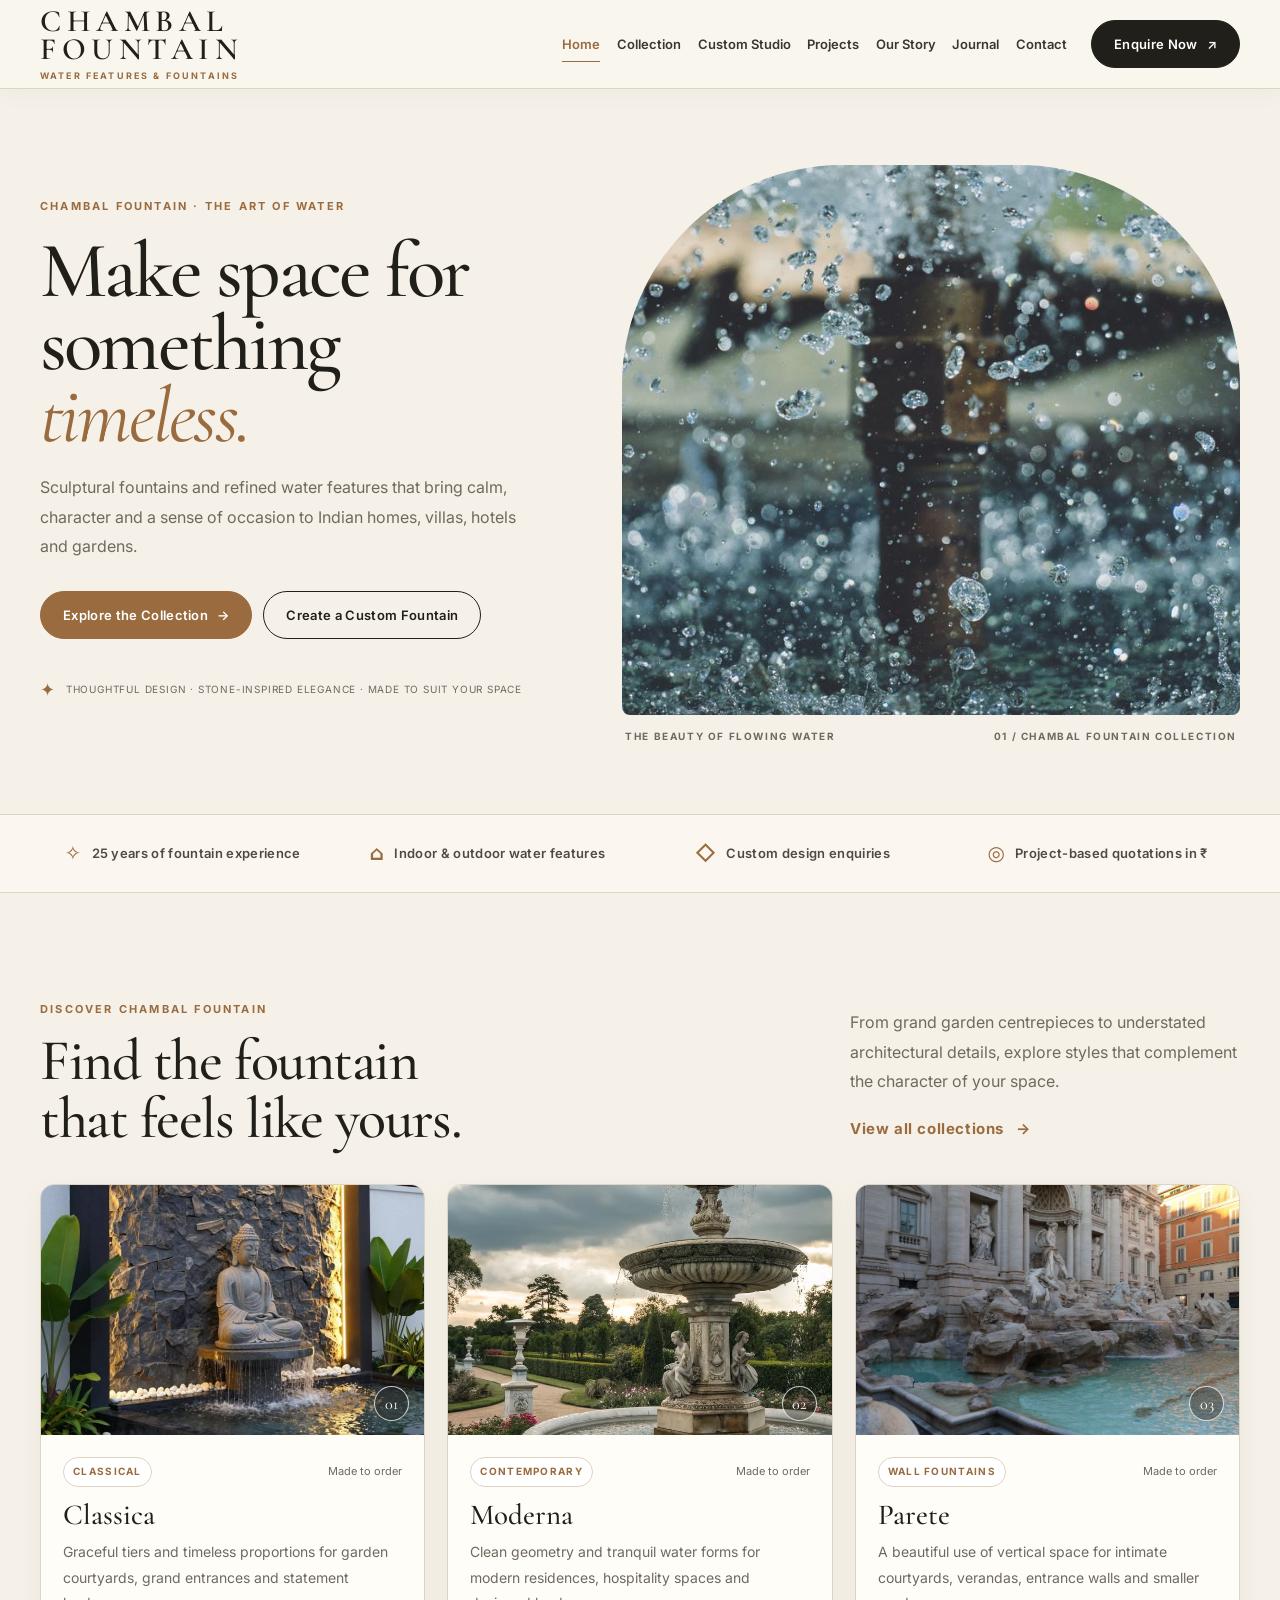
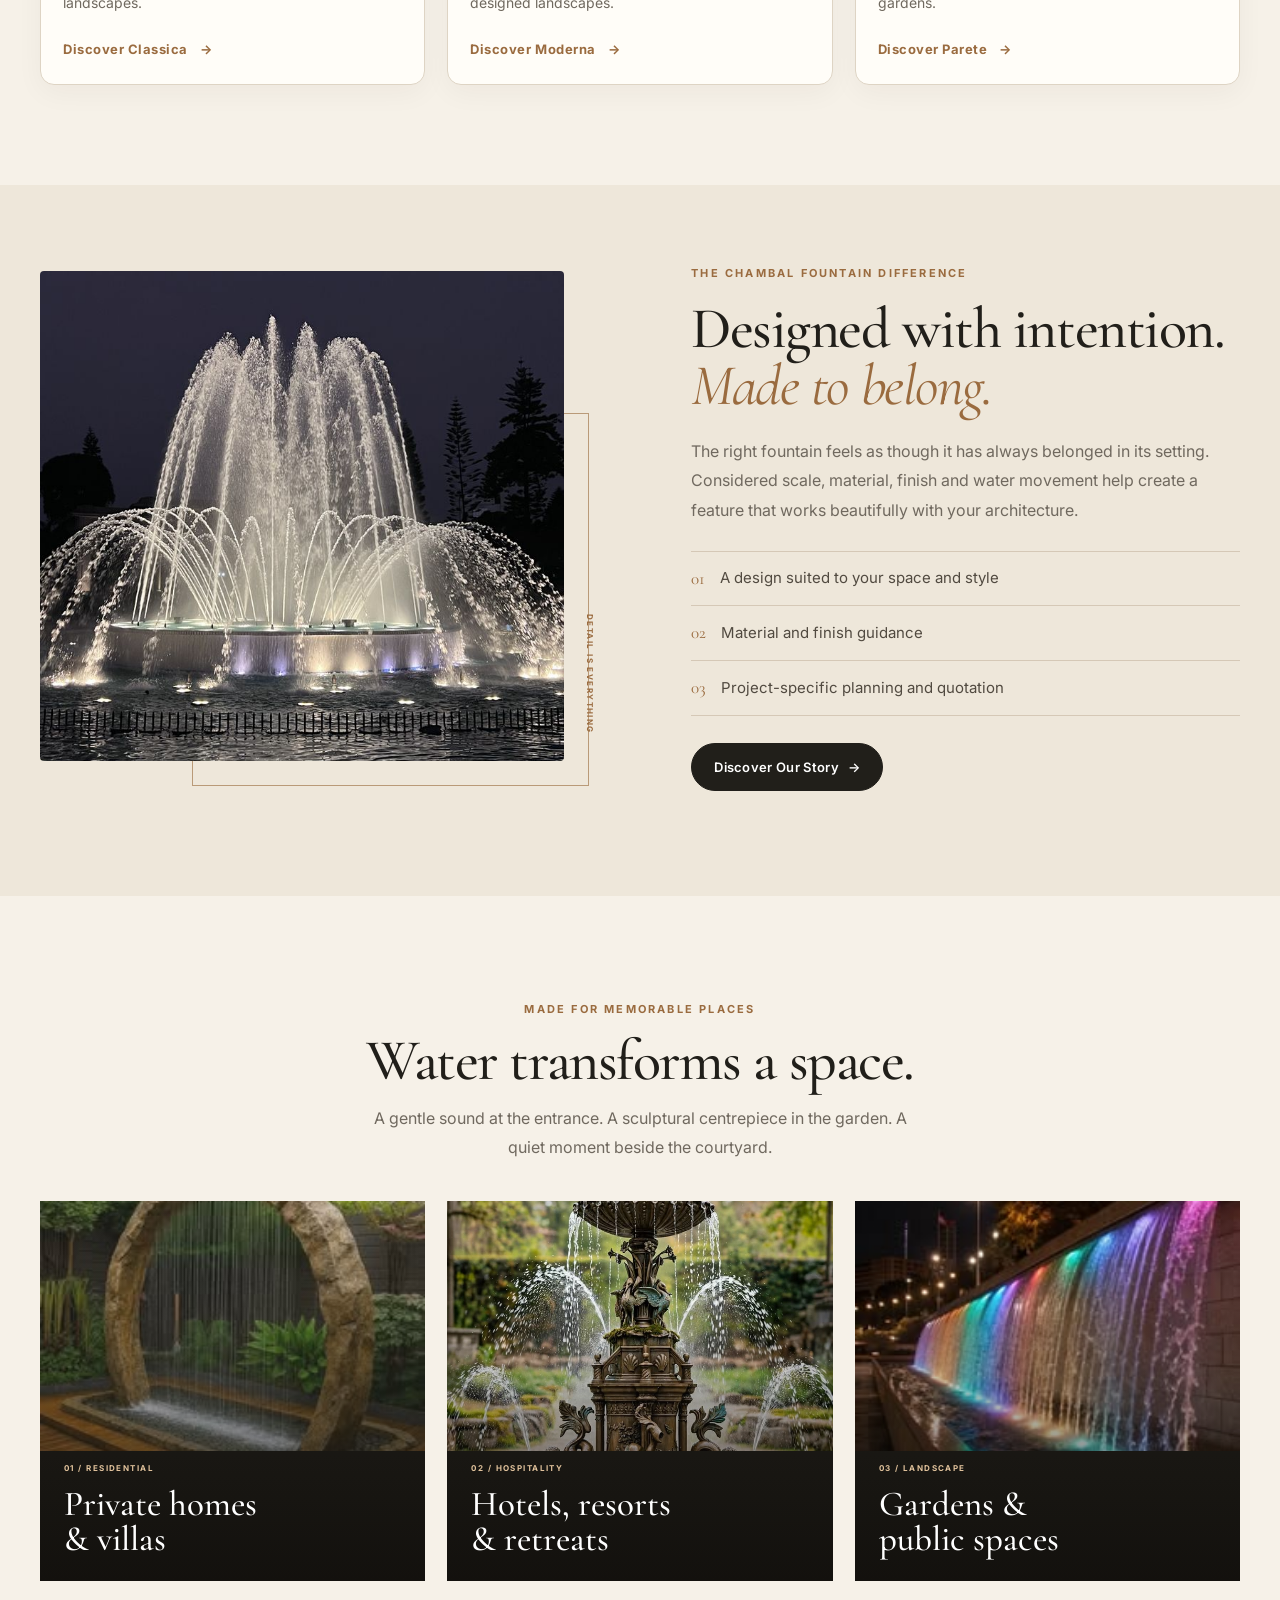
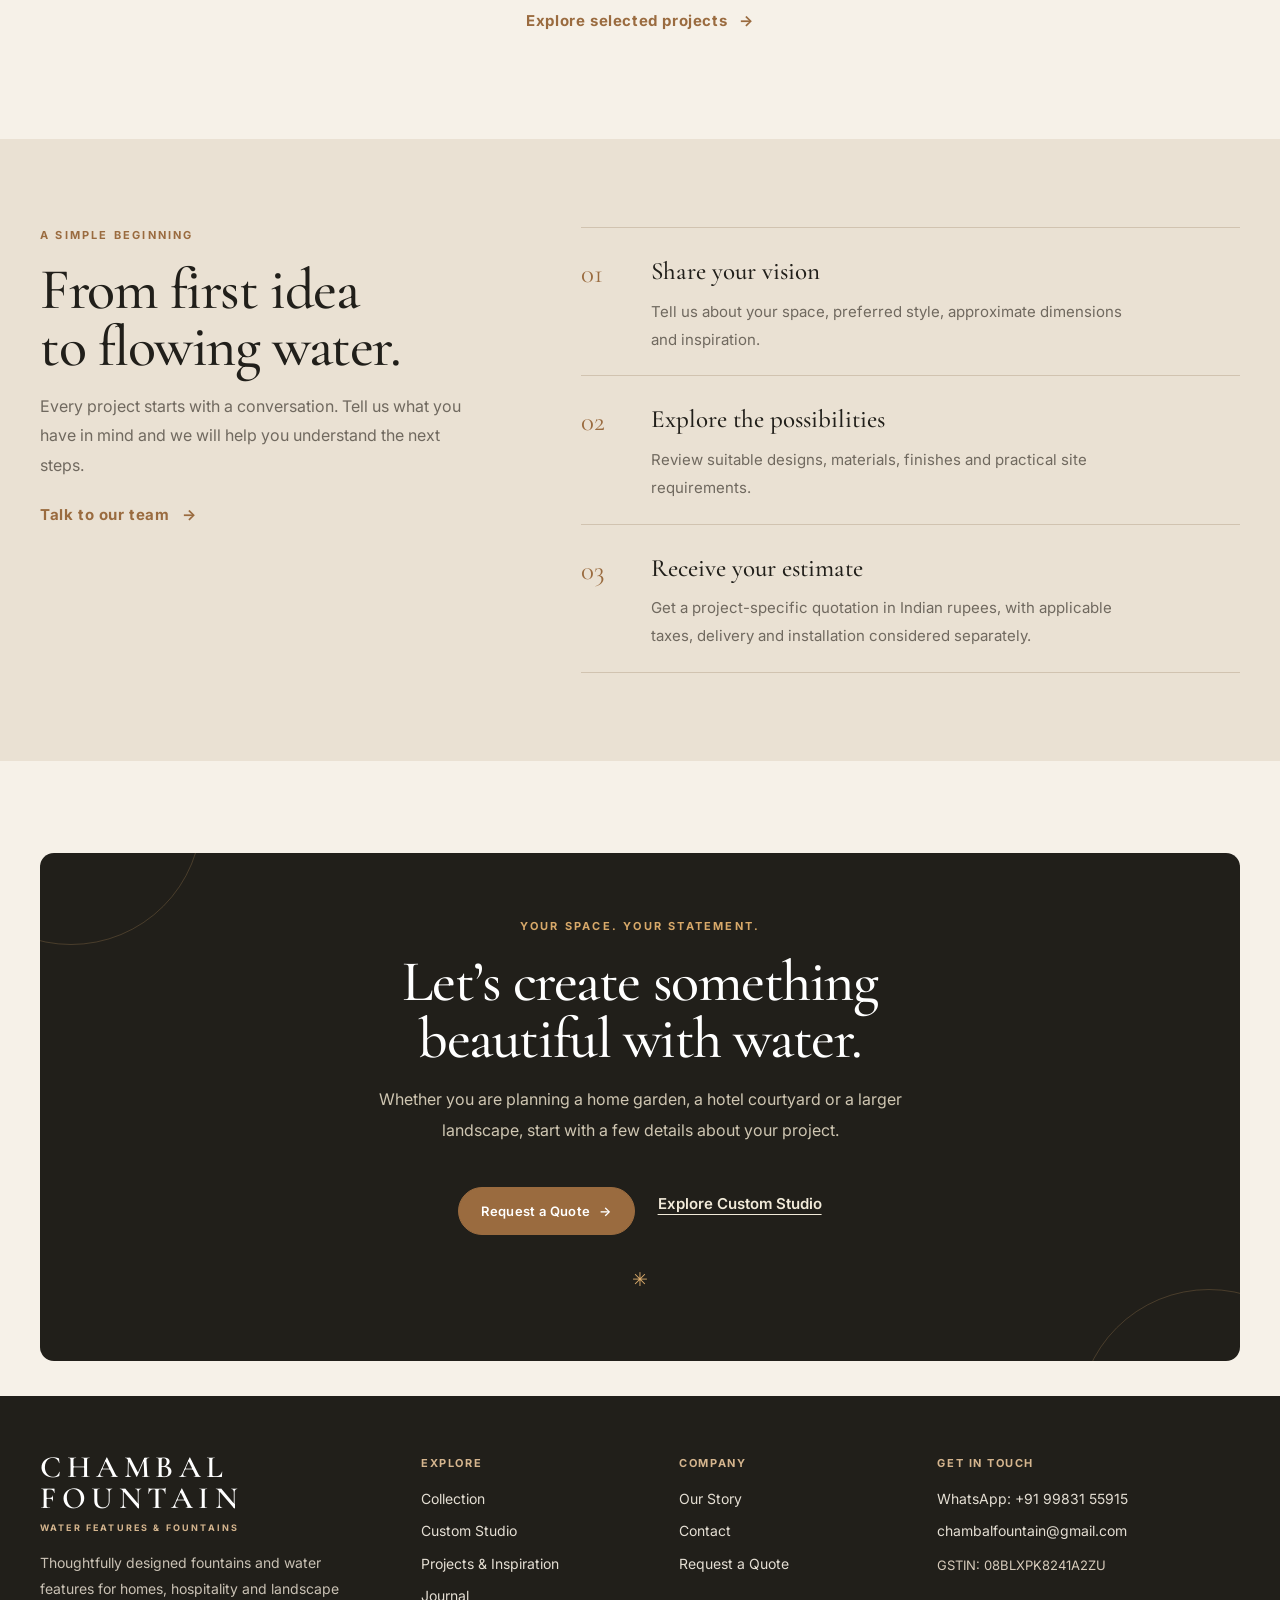
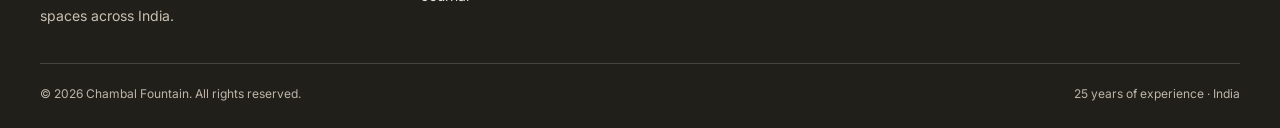
==== index.html @ e021c0bf "Fixed mobile menu and updated SEO across all pages" ====
<!DOCTYPE html>
<html lang="en">
<head>
  <meta charset="utf-8">
  <meta name="viewport" content="width=device-width, initial-scale=1">
  <title>Chambal Fountain | Luxury Water Fountains in India</title>
  <meta name="description" content="Chambal Fountain designs elegant garden, stone and custom water fountains for homes, villas, hotels and landscapes across India. Explore our collection.">
  <meta name="theme-color" content="#F6F1E8">
  <meta name="robots" content="index, follow, max-image-preview:large">
  <link rel="canonical" href="https://www.chambalfountain.in/">
  <meta property="og:type" content="website">
  <meta property="og:site_name" content="Chambal Fountain">
  <meta property="og:title" content="Chambal Fountain | Luxury Water Fountains in India">
  <meta property="og:description" content="Elegant garden, stone and custom water fountains for homes, villas, hotels and landscapes across India.">
  <meta property="og:url" content="https://www.chambalfountain.in/">
  <meta property="og:locale" content="en_IN">
  <meta name="twitter:card" content="summary_large_image">
  <meta name="twitter:title" content="Chambal Fountain | Luxury Water Fountains in India">
  <meta name="twitter:description" content="Elegant garden, stone and custom water fountains for homes, villas, hotels and landscapes across India.">
  <script type="application/ld+json">
  {
    "@context": "https://schema.org",
    "@graph": [
      {
        "@type": "Organization",
        "@id": "https://www.chambalfountain.in/#organization",
        "name": "Chambal Fountain",
        "url": "https://www.chambalfountain.in/",
        "description": "Chambal Fountain designs elegant garden, stone and custom water fountains for homes, villas, hotels and landscapes across India.",
        "areaServed": {
          "@type": "Country",
          "name": "India"
        },
        "knowsAbout": [
          "Garden fountains",
          "Stone fountains",
          "Decorative water fountains",
          "Custom water features",
          "Indoor and outdoor fountains",
          "Landscape fountains"
        ]
      },
      {
        "@type": "WebSite",
        "@id": "https://www.chambalfountain.in/#website",
        "url": "https://www.chambalfountain.in/",
        "name": "Chambal Fountain",
        "publisher": {
          "@id": "https://www.chambalfountain.in/#organization"
        },
        "inLanguage": "en-IN"
      }
    ]
  }
  </script>
  <link rel="preconnect" href="https://fonts.googleapis.com">
  <link rel="preconnect" href="https://fonts.gstatic.com" crossorigin>
  <link href="https://fonts.googleapis.com/css2?family=Cormorant+Garamond:ital,wght@0,400;0,500;0,600;1,400;1,500&family=Inter:wght@400;500;600;700&display=swap" rel="stylesheet">
  <link rel="stylesheet" href="assets/css/style.css">
</head>
<body>

<header><div class="wrap nav"><a class="logo" href="index.html" aria-label="Chambal Fountain home">CHAMBAL <br> FOUNTAIN<small>WATER FEATURES &amp; FOUNTAINS</small></a><button class="menu-toggle" type="button" aria-expanded="false" aria-label="Open navigation">☰</button><nav aria-label="Main navigation"><a href="index.html" class="active" aria-current="page">Home</a><a href="collection.html">Collection</a><a href="studio.html">Custom Studio</a><a href="projects.html">Projects</a><a href="story.html">Our Story</a><a href="journal.html">Journal</a><a href="contact.html">Contact</a></nav><a class="btn nav-cta" href="contact.html">Enquire Now <span aria-hidden="true">↗</span></a></div></header>

  <main>
    <section class="wrap hero home-hero">
      <div class="hero-copy">
        <p class="eyebrow">Chambal Fountain · The art of water</p>
        <h1>Make space for<br>something <em>timeless.</em></h1>
        <p class="lead">Sculptural fountains and refined water features that bring calm, character and a sense of occasion to Indian homes, villas, hotels and gardens.</p>

        <div class="hero-actions">
          <a class="btn bronze" href="collection.html">Explore the Collection <span aria-hidden="true">→</span></a>
          <a class="btn light" href="studio.html">Create a Custom Fountain</a>
        </div>

        <div class="hero-note">
          <span class="hero-note-mark" aria-hidden="true">✦</span>
          <span>Thoughtful design · Stone-inspired elegance · Made to suit your space</span>
        </div>
      </div>

      <div class="hero-visual">
        <div class="heroimg">
          <img src="assets/images/hero-fountain.jpg" alt="Elegant tiered stone fountain surrounded by a landscaped garden">
        </div>
        <div class="hero-image-caption">
          <span>THE BEAUTY OF FLOWING WATER</span>
          <span>01 / CHAMBAL FOUNTAIN COLLECTION</span>
        </div>
      </div>
    </section>

    <section class="trust-strip" aria-label="Fountain design services">
      <div class="wrap trust-grid">
        <div><span class="trust-icon" aria-hidden="true">✧</span><span>25 years of fountain experience</span></div>
        <div><span class="trust-icon" aria-hidden="true">⌂</span><span>Indoor & outdoor water features</span></div>
        <div><span class="trust-icon" aria-hidden="true">◇</span><span>Custom design enquiries</span></div>
        <div><span class="trust-icon" aria-hidden="true">◎</span><span>Project-based quotations in ₹</span></div>
      </div>
    </section>

    <section class="collection-section">
      <div class="wrap">
        <div class="section-heading">
          <div>
            <p class="kicker">Discover Chambal Fountain</p>
            <h2>Find the fountain<br>that feels like yours.</h2>
          </div>
          <div class="section-intro">
            <p class="sub">From grand garden centrepieces to understated architectural details, explore styles that complement the character of your space.</p>
            <a class="text-link" href="collection.html">View all collections <span aria-hidden="true">→</span></a>
          </div>
        </div>

        <div class="grid3 collection-grid">
          <article class="card collection-card">
            <a class="card-image-link" href="collection.html" aria-label="Explore Classica fountains">
              <div class="ph"><img src="assets/images/collection-classica.jpg" alt="Classical multi-tier stone fountain"></div>
              <span class="image-index">01</span>
            </a>
            <div class="bd">
              <div class="card-meta"><span class="pill">CLASSICAL</span><span class="made-to-order">Made to order</span></div>
              <h3>Classica</h3>
              <p>Graceful tiers and timeless proportions for garden courtyards, grand entrances and statement landscapes.</p>
              <a class="text-link" href="collection.html">Discover Classica <span aria-hidden="true">→</span></a>
            </div>
          </article>

          <article class="card collection-card">
            <a class="card-image-link" href="collection.html" aria-label="Explore Moderna fountains">
              <div class="ph"><img src="assets/images/collection-moderna.jpg" alt="Minimal contemporary reflecting pool and water feature"></div>
              <span class="image-index">02</span>
            </a>
            <div class="bd">
              <div class="card-meta"><span class="pill">CONTEMPORARY</span><span class="made-to-order">Made to order</span></div>
              <h3>Moderna</h3>
              <p>Clean geometry and tranquil water forms for modern residences, hospitality spaces and designed landscapes.</p>
              <a class="text-link" href="collection.html">Discover Moderna <span aria-hidden="true">→</span></a>
            </div>
          </article>

          <article class="card collection-card">
            <a class="card-image-link" href="collection.html" aria-label="Explore Parete wall fountains">
              <div class="ph"><img src="assets/images/collection-parete.jpg" alt="Decorative stone wall fountain in a courtyard"></div>
              <span class="image-index">03</span>
            </a>
            <div class="bd">
              <div class="card-meta"><span class="pill">WALL FOUNTAINS</span><span class="made-to-order">Made to order</span></div>
              <h3>Parete</h3>
              <p>A beautiful use of vertical space for intimate courtyards, verandas, entrance walls and smaller gardens.</p>
              <a class="text-link" href="collection.html">Discover Parete <span aria-hidden="true">→</span></a>
            </div>
          </article>
        </div>
      </div>
    </section>

    <section class="craft-section">
      <div class="wrap split craft-split">
        <div class="craft-image">
          <div class="ph">
            <img src="assets/images/artisan.jpg" alt="Artisan carefully shaping and finishing a stone sculpture">
          </div>
          <span class="craft-image-label">DETAIL IS EVERYTHING</span>
        </div>
        <div class="craft-copy">
          <p class="kicker">The Chambal Fountain Difference</p>
          <h2>Designed with intention.<br><em>Made to belong.</em></h2>
          <p class="sub">The right fountain feels as though it has always belonged in its setting. Considered scale, material, finish and water movement help create a feature that works beautifully with your architecture.</p>
          <ul class="craft-points">
            <li><span>01</span> A design suited to your space and style</li>
            <li><span>02</span> Material and finish guidance</li>
            <li><span>03</span> Project-specific planning and quotation</li>
          </ul>
          <a class="btn" href="story.html">Discover Our Story <span aria-hidden="true">→</span></a>
        </div>
      </div>
    </section>

    <section class="spaces-section">
      <div class="wrap">
        <div class="center-heading">
          <p class="kicker">Made for memorable places</p>
          <h2>Water transforms a space.</h2>
          <p class="sub">A gentle sound at the entrance. A sculptural centrepiece in the garden. A quiet moment beside the courtyard.</p>
        </div>

        <div class="grid3 spaces-grid">
          <article class="space-card">
            <div class="ph"><img src="assets/images/project-villa.jpg" alt="Luxury villa garden with a water feature"></div>
            <div class="space-overlay"><span>01 / RESIDENTIAL</span><h3>Private homes<br>& villas</h3></div>
          </article>
          <article class="space-card">
            <div class="ph"><img src="assets/images/project-hotel.jpg" alt="Elegant heritage hotel courtyard"></div>
            <div class="space-overlay"><span>02 / HOSPITALITY</span><h3>Hotels, resorts<br>& retreats</h3></div>
          </article>
          <article class="space-card">
            <div class="ph"><img src="assets/images/project-palace.jpg" alt="Formal landscaped garden with classical fountain"></div>
            <div class="space-overlay"><span>03 / LANDSCAPE</span><h3>Gardens &<br>public spaces</h3></div>
          </article>
        </div>
        <div class="spaces-link"><a class="text-link" href="projects.html">Explore selected projects <span aria-hidden="true">→</span></a></div>
      </div>
    </section>

    <section class="process-section">
      <div class="wrap process-wrap">
        <div class="process-heading">
          <p class="kicker">A simple beginning</p>
          <h2>From first idea<br>to flowing water.</h2>
          <p class="sub">Every project starts with a conversation. Tell us what you have in mind and we will help you understand the next steps.</p>
          <a class="text-link" href="contact.html">Talk to our team <span aria-hidden="true">→</span></a>
        </div>

        <div class="process-steps">
          <div class="process-step"><span class="step-number">01</span><div><h3>Share your vision</h3><p>Tell us about your space, preferred style, approximate dimensions and inspiration.</p></div></div>
          <div class="process-step"><span class="step-number">02</span><div><h3>Explore the possibilities</h3><p>Review suitable designs, materials, finishes and practical site requirements.</p></div></div>
          <div class="process-step"><span class="step-number">03</span><div><h3>Receive your estimate</h3><p>Get a project-specific quotation in Indian rupees, with applicable taxes, delivery and installation considered separately.</p></div></div>
        </div>
      </div>
    </section>

    <section class="wrap">
      <div class="cta home-cta">
        <p class="kicker">Your space. Your statement.</p>
        <h2>Let’s create something<br>beautiful with water.</h2>
        <p>Whether you are planning a home garden, a hotel courtyard or a larger landscape, start with a few details about your project.</p>
        <div class="cta-actions">
          <a class="btn" href="contact.html">Request a Quote <span aria-hidden="true">→</span></a>
          <a class="cta-phone" href="studio.html">Explore Custom Studio</a>
        </div>
        <span class="cta-ornament" aria-hidden="true">✳</span>
      </div>
    </section>
  </main>

  <footer><div class="wrap"><div class="footer-main"><div class="footer-brand"><a class="logo" href="index.html" aria-label="Chambal Fountain home">CHAMBAL FOUNTAIN<small>WATER FEATURES &amp; FOUNTAINS</small></a><p>Thoughtfully designed fountains and water features for homes, hospitality and landscape spaces across India.</p></div><div class="foot"><strong>Explore</strong><a href="collection.html">Collection</a><a href="studio.html">Custom Studio</a><a href="projects.html">Projects &amp; Inspiration</a><a href="journal.html">Journal</a></div><div class="foot"><strong>Company</strong><a href="story.html">Our Story</a><a href="contact.html">Contact</a><a href="contact.html">Request a Quote</a></div><div class="foot footer-contact"><strong>Get in touch</strong><a href="https://wa.me/919983155915" target="_blank" rel="noopener">WhatsApp: +91 99831 55915</a><a href="mailto:chambalfountain@gmail.com">chambalfountain@gmail.com</a><p>GSTIN: 08BLXPK8241A2ZU</p></div></div><div class="footer-bottom"><span>© <span class="year">2026</span> Chambal Fountain. All rights reserved.</span><span>25 years of experience · India</span></div></div></footer>

  
  <script src="assets/js/main.js"></script>
</body>
</html>
---- assets/css/style.css ----
@import url('https://fonts.googleapis.com/css2?family=Cormorant+Garamond:ital,wght@0,400;0,500;0,600;1,400;1,500&family=Inter:wght@400;500;600;700&display=swap');

:root {
  --bg: #F6F1E8;
  --ink: #1C1A15;
  --muted: #6E675D;
  --line: #DDD3C2;
  --bronze: #9A6B3F;
  --card: #FFFDF8;
  --radius: 18px;
  --soft: #EEE7DA;
  --white: #FFFEFA;
}

* {
  margin: 0;
  padding: 0;
  box-sizing: border-box;
}

html {
  scroll-behavior: smooth;
}

body {
  font-family: 'Inter', system-ui, sans-serif;
  background: var(--bg);
  color: var(--ink);
  line-height: 1.65;
}

img {
  display: block;
  width: 100%;
  height: 100%;
  object-fit: cover;
}

a {
  color: inherit;
  text-decoration: none;
}

.wrap {
  width: min(100% - 48px, 1180px);
  margin-inline: auto;
}

/* Announcement and navigation */
.topbar {
  background: var(--ink);
  color: #EDE6D6;
  text-align: center;
  font-size: 15px;
  letter-spacing: .12em;
  text-transform: uppercase;
  padding: 9px 16px;
}

header {
  position: sticky;
  top: 0;
  z-index: 50;
  background: rgba(246, 241, 232, .96);
  backdrop-filter: blur(12px);
  border-bottom: 1px solid var(--line);
}

.nav {
  display: flex;
  align-items: center;
  gap: 28px;
  min-height: 86px;
}

.logo {
  flex: 0 0 auto;
  font-family: 'Cormorant Garamond', Georgia, serif;
  font-size: 30px;
  line-height: .9;
  letter-spacing: .24em;
  font-weight: 600;
}

.logo small {
  display: block;
  margin-top: 8px;
  font-family: 'Inter', sans-serif;
  font-size: 9px;
  letter-spacing: .3em;
  color: var(--bronze);
  font-weight: 700;
}

.nav nav {
  display: flex;
  align-items: center;
  justify-content: center;
  gap: clamp(12px, 1.55vw, 22px);
  margin-left: auto;
}

.nav nav a {
  position: relative;
  font-size: 16px;
  font-weight: 600;
  color: #3B372E;
  white-space: nowrap;
  transition: color .25s ease;
}

.nav nav a::after {
  content: '';
  position: absolute;
  left: 0;
  bottom: -7px;
  width: 0;
  height: 1px;
  background: var(--bronze);
  transition: width .25s ease;
}

.nav nav a:hover,
.nav nav a.active {
  color: var(--bronze);
}

.nav nav a:hover::after,
.nav nav a.active::after {
  width: 100%;
}

.btn {
  display: inline-flex;
  align-items: center;
  justify-content: center;
  gap: 9px;
  min-height: 47px;
  padding: 12px 21px;
  border: 1px solid var(--ink);
  border-radius: 999px;
  background: var(--ink);
  color: #fff;
  font: 600 12px 'Inter', sans-serif;
  letter-spacing: .025em;
  cursor: pointer;
  transition: background .25s ease, color .25s ease, border-color .25s ease, transform .25s ease;
}

.btn:hover {
  background: var(--bronze);
  border-color: var(--bronze);
  color: #fff;
  transform: translateY(-2px);
}

.btn.light {
  background: transparent;
  color: var(--ink);
}

.btn.light:hover {
  background: var(--ink);
  color: #fff;
  border-color: var(--ink);
}

.btn.bronze {
  background: var(--bronze);
  border-color: var(--bronze);
}

.btn.bronze:hover {
  background: var(--ink);
  border-color: var(--ink);
}

.nav-cta {
  min-height: 42px;
  padding: 10px 17px;
  font-size: 15px;
}

/* Shared typography */
.eyebrow,
.kicker {
  color: var(--bronze);
  font-size: 13px;
  font-weight: 700;
  letter-spacing: .25em;
  line-height: 1.6;
  text-transform: uppercase;
}

h1,
h2,
h3 {
  font-family: 'Cormorant Garamond', Georgia, serif;
  font-weight: 500;
}

h2 {
  font-size: clamp(38px, 5vw, 60px);
  line-height: .99;
  letter-spacing: -.025em;
}

.sub {
  max-width: 570px;
  color: var(--muted);
  font-size: 16px;
  line-height: 1.9;
}

.text-link {
  display: inline-flex;
  align-items: center;
  gap: 12px;
  color: var(--bronze);
  font-size: 15px;
  font-weight: 700;
  letter-spacing: .04em;
  transition: gap .2s ease, color .2s ease;
}

.text-link:hover {
  gap: 17px;
  color: var(--ink);
}

/* Home hero */
.home-hero {
  display: grid;
  grid-template-columns: .9fr 1.1fr;
  align-items: center;
  gap: clamp(34px, 6vw, 78px);
  padding-top: 76px;
  padding-bottom: 68px;
}

.hero-copy {
  padding: 10px 0 18px;
}

.hero-copy h1 {
  margin: 20px 0 21px;
  font-size: clamp(54px, 6.5vw, 88px);
  line-height: .91;
  letter-spacing: -.035em;
}

.hero-copy h1 em,
.craft-copy h2 em {
  color: var(--bronze);
  font-weight: 400;
}

.lead {
  max-width: 490px;
  color: var(--muted);
  font-size: 15px;
  line-height: 1.95;
}

.hero-actions {
  display: flex;
  flex-wrap: wrap;
  gap: 11px;
  margin-top: 29px;
}

.hero-note {
  display: flex;
  align-items: center;
  gap: 10px;
  margin-top: 35px;
  color: var(--muted);
  font-size: 9px;
  letter-spacing: .08em;
  text-transform: uppercase;
}

.hero-note-mark {
  color: var(--bronze);
  font-size: 18px;
}

.hero-visual {
  min-width: 0;
}

.heroimg {
  position: relative;
  height: clamp(380px, 43vw, 555px);
  overflow: hidden;
  border-radius: 220px 220px 8px 8px;
  background: var(--soft);
}

.heroimg img {
  transition: transform .8s ease;
}

.hero-visual:hover .heroimg img {
  transform: scale(1.035);
}

.hero-image-caption {
  display: flex;
  justify-content: space-between;
  gap: 12px;
  padding: 13px 3px 0;
  color: var(--muted);
  font-size: 8px;
  font-weight: 700;
  letter-spacing: .16em;
}

/* Trust strip */
.trust-strip {
  border-top: 1px solid var(--line);
  border-bottom: 1px solid var(--line);
  background: rgba(255, 253, 248, .55);
}

.trust-grid {
  display: grid;
  grid-template-columns: repeat(4, 1fr);
  gap: 20px;
  padding-block: 21px;
}

.trust-grid > div {
  display: flex;
  align-items: center;
  justify-content: center;
  gap: 10px;
  color: #514A40;
  font-size: 13px;
  font-weight: 600;
  letter-spacing: .025em;
}

.trust-icon {
  color: var(--bronze);
  font-size: 20px;
}

/* Collection cards */
.collection-section {
  padding: 108px 0 100px;
}

.section-heading {
  display: flex;
  align-items: end;
  justify-content: space-between;
  gap: 36px;
  margin-bottom: 37px;
}

.section-heading h2 {
  margin-top: 14px;
}

.section-intro {
  max-width: 390px;
  padding-bottom: 5px;
}

.section-intro .sub {
  margin-bottom: 17px;
}

.collection-grid {
  display: grid;
  grid-template-columns: repeat(3, minmax(0, 1fr));
  gap: 22px;
}

.card {
  overflow: hidden;
  border: 1px solid var(--line);
  border-radius: var(--radius);
  background: var(--card);
}

.collection-card {
  position: relative;
  transition: transform .3s ease, box-shadow .3s ease;
}

.collection-card:hover {
  transform: translateY(-6px);
  box-shadow: 0 18px 40px rgba(45, 36, 24, .09);
}

.card-image-link {
  position: relative;
  display: block;
  overflow: hidden;
}

.card .ph {
  height: 285px;
  overflow: hidden;
  background: var(--soft);
}

.card .ph img {
  transition: transform .7s ease;
}

.collection-card:hover .ph img {
  transform: scale(1.055);
}

.image-index {
  position: absolute;
  right: 15px;
  bottom: 14px;
  display: grid;
  width: 35px;
  height: 35px;
  place-items: center;
  border: 1px solid rgba(255,255,255,.75);
  border-radius: 50%;
  background: rgba(28, 26, 21, .35);
  color: #fff;
  font-family: 'Cormorant Garamond', serif;
  font-size: 16px;
}

.card .bd {
  padding: 23px 23px 25px;
}

.card-meta {
  display: flex;
  align-items: center;
  justify-content: space-between;
  gap: 8px;
  margin-bottom: 12px;
}

.pill {
  display: inline-block;
  padding: 5px 9px;
  border: 1px solid var(--line);
  border-radius: 999px;
  background: #fff;
  color: var(--bronze);
  font-size: 8px;
  font-weight: 700;
  letter-spacing: .13em;
}

.made-to-order {
  color: var(--muted);
  font-size: 9px;
}

.card h3 {
  margin-bottom: 5px;
  font-size: 34px;
  line-height: 1.1;
}

.card p {
  min-height: 75px;
  margin: 8px 0 18px;
  color: var(--muted);
  font-size: 16px;
  line-height: 1.85;
}

.card .text-link {
  font-size: 13px;
}

.small {
  color: var(--muted);
  font-size: 15px;
}

/* Craft section */
.craft-section {
  padding: 80px 0 105px;
  background: var(--soft);
}

.craft-split {
  display: grid;
  grid-template-columns: 1fr 1fr;
  align-items: center;
  gap: clamp(40px, 8vw, 105px);
}

.craft-image {
  position: relative;
  padding: 0 25px 25px 0;
}

.craft-image::after {
  content: '';
  position: absolute;
  right: 0;
  bottom: 0;
  z-index: 0;
  width: 72%;
  height: 72%;
  border: 1px solid #B99A78;
}

.craft-image .ph {
  position: relative;
  z-index: 1;
  height: 490px;
  overflow: hidden;
  border-radius: 4px;
  background: #DED2C0;
}

.craft-image-label {
  position: absolute;
  right: -8px;
  bottom: 52px;
  z-index: 2;
  color: var(--bronze);
  font-size: 8px;
  font-weight: 700;
  letter-spacing: .18em;
  writing-mode: vertical-rl;
}

.craft-copy h2 {
  margin: 17px 0 22px;
}

.craft-copy .sub {
  margin-bottom: 25px;
}

.craft-points {
  display: grid;
  gap: 0;
  margin: 0 0 27px;
  list-style: none;
  border-top: 1px solid #D5C8B6;
}

.craft-points li {
  display: flex;
  align-items: center;
  gap: 15px;
  padding: 12px 0;
  border-bottom: 1px solid #D5C8B6;
  color: #514A40;
  font-size: 15px;
}

.craft-points span {
  color: var(--bronze);
  font-family: 'Cormorant Garamond', serif;
  font-size: 17px;
}

/* Project spaces */
.spaces-section {
  padding: 105px 0;
}

.center-heading {
  max-width: 650px;
  margin: 0 auto 38px;
  text-align: center;
}

.center-heading h2 {
  margin: 14px 0;
}

.center-heading .sub {
  margin-inline: auto;
}

.spaces-grid {
  display: grid;
  grid-template-columns: repeat(3, minmax(0, 1fr));
  gap: 18px;
}

.space-card {
  position: relative;
  min-height: 380px;
  overflow: hidden;
  background: var(--ink);
}

.space-card::after {
  content: '';
  position: absolute;
  inset: 0;
  background: linear-gradient(180deg, rgba(15, 13, 10, .02) 25%, rgba(15, 13, 10, .78) 100%);
}

.space-card .ph {
  position: absolute;
  inset: 0;
}

.space-card img {
  transition: transform .7s ease;
}

.space-card:hover img {
  transform: scale(1.06);
}

.space-overlay {
  position: absolute;
  right: 24px;
  bottom: 25px;
  left: 24px;
  z-index: 1;
  color: #fff;
}

.space-overlay span {
  color: #E3C49D;
  font-size: 8px;
  font-weight: 700;
  letter-spacing: .18em;
}

.space-overlay h3 {
  margin-top: 8px;
  font-size: 35px;
  line-height: .98;
}

.spaces-link {
  margin-top: 25px;
  text-align: center;
}

/* Enquiry process */
.process-section {
  padding: 88px 0;
  background: #EAE1D3;
}

.process-wrap {
  display: grid;
  grid-template-columns: .8fr 1.2fr;
  gap: clamp(40px, 8vw, 110px);
}

.process-heading h2 {
  margin: 16px 0;
}

.process-heading .sub {
  margin-bottom: 20px;
}

.process-steps {
  border-top: 1px solid #D1C3B0;
}

.process-step {
  display: grid;
  grid-template-columns: 55px 1fr;
  gap: 15px;
  padding: 22px 0;
  border-bottom: 1px solid #D1C3B0;
}

.step-number {
  color: var(--bronze);
  font-family: 'Cormorant Garamond', serif;
  font-size: 27px;
}

.process-step h3 {
  margin-bottom: 4px;
  font-size: 25px;
}

.process-step p {
  max-width: 490px;
  color: var(--muted);
  font-size: 15px;
  line-height: 1.85;
}

/* Main call to action */
.home-cta {
  position: relative;
  overflow: hidden;
  margin-block: 92px 35px;
  padding: 76px 30px;
  border-radius: 5px;
  background: var(--ink);
  color: #F1EAD9;
  text-align: center;
}

.home-cta::before,
.home-cta::after {
  content: '';
  position: absolute;
  width: 260px;
  height: 260px;
  border: 1px solid rgba(216, 169, 106, .22);
  border-radius: 50%;
  pointer-events: none;
}

.home-cta::before {
  top: -170px;
  left: -100px;
}

.home-cta::after {
  right: -100px;
  bottom: -190px;
}

.home-cta .kicker {
  color: #D8A96A;
}

.home-cta h2 {
  margin: 17px 0;
  color: #fff;
}

.home-cta > p:not(.kicker) {
  max-width: 530px;
  margin: 0 auto;
  color: #CFC6B2;
  font-size: 16px;
  line-height: 1.9;
}

.cta-actions {
  display: flex;
  align-items: center;
  justify-content: center;
  flex-wrap: wrap;
  gap: 23px;
  margin-top: 27px;
}

.home-cta .btn {
  background: var(--bronze);
  border-color: var(--bronze);
}

.home-cta .btn:hover {
  background: #fff;
  border-color: #fff;
  color: var(--ink);
}

.cta-phone {
  color: #F1EAD9;
  font-size: 15px;
  font-weight: 600;
  text-decoration: underline;
  text-underline-offset: 5px;
}

.cta-ornament {
  display: block;
  margin-top: 28px;
  color: #D8A96A;
  font-size: 19px;
}

/* Footer */
footer {
  margin-top: 0;
  padding: 55px 0 25px;
  border-top: 1px solid var(--line);
}

.footer-main {
  display: grid;
  grid-template-columns: 1.7fr 1fr 1fr 1.2fr;
  gap: 35px;
  padding-bottom: 40px;
}

.footer-brand p {
  max-width: 260px;
  margin-top: 17px;
  color: var(--muted);
  font-size: 15px;
  line-height: 1.9;
}

.foot strong {
  display: block;
  margin-bottom: 13px;
  color: var(--ink);
  font-size: 13px;
  letter-spacing: .12em;
  text-transform: uppercase;
}

.foot a:not(.logo) {
  display: block;
  width: fit-content;
  margin: 8px 0;
  color: var(--muted);
  font-size: 15px;
  transition: color .2s ease;
}

.foot a:not(.logo):hover {
  color: var(--bronze);
}

.footer-bottom {
  display: flex;
  justify-content: space-between;
  gap: 20px;
  padding-top: 19px;
  border-top: 1px solid var(--line);
  color: var(--muted);
  font-size: 9px;
}

/* Keyboard focus */
a:focus-visible,
button:focus-visible {
  outline: 2px solid var(--bronze);
  outline-offset: 4px;
}

/* Responsive layouts */
@media (max-width: 1050px) {
  .nav {
    gap: 18px;
  }

  .nav nav {
    gap: 11px;
  }

  .nav nav a {
    font-size: 13px;
  }

  .nav-cta {
    padding-inline: 13px;
  }

  .home-hero {
    gap: 35px;
  }

  .hero-copy h1 {
    font-size: clamp(52px, 6vw, 70px);
  }
}

@media (max-width: 860px) {
  .wrap {
    width: min(100% - 36px, 680px);
  }

  .nav {
    min-height: 76px;
    justify-content: space-between;
  }

  .nav nav {
    display: none;
  }

  .home-hero {
    grid-template-columns: 1fr;
    padding-top: 55px;
    gap: 35px;
  }

  .hero-copy {
    text-align: center;
  }

  .hero-copy h1 {
    font-size: clamp(58px, 11vw, 82px);
  }

  .lead {
    margin-inline: auto;
  }

  .hero-actions,
  .hero-note {
    justify-content: center;
  }

  .heroimg {
    height: 430px;
    border-radius: 180px 180px 5px 5px;
  }

  .trust-grid {
    grid-template-columns: repeat(2, 1fr);
    row-gap: 17px;
  }

  .collection-section,
  .spaces-section {
    padding: 75px 0;
  }

  .section-heading {
    align-items: start;
    flex-direction: column;
    gap: 18px;
  }

  .section-intro {
    max-width: 560px;
  }

  .collection-grid,
  .spaces-grid {
    grid-template-columns: 1fr 1fr;
  }

  .craft-section {
    padding: 70px 0;
  }

  .craft-split,
  .process-wrap {
    grid-template-columns: 1fr;
    gap: 38px;
  }

  .craft-image .ph {
    height: 420px;
  }

  .process-section {
    padding: 70px 0;
  }

  .footer-main {
    grid-template-columns: 1.3fr 1fr;
  }
}

@media (max-width: 560px) {
  .wrap {
    width: min(100% - 30px, 480px);
  }

  .topbar {
    font-size: 8px;
    letter-spacing: .08em;
  }

  .logo {
    font-size: 26px;
  }

  .logo small {
    font-size: 8px;
  }

  .nav-cta {
    min-height: 39px;
    padding: 8px 12px;
    font-size: 9px;
  }

  .home-hero {
    padding-top: 43px;
    padding-bottom: 48px;
  }

  .eyebrow,
  .kicker {
    font-size: 8px;
    letter-spacing: .19em;
  }

  .hero-copy h1 {
    margin: 15px 0;
    font-size: clamp(49px, 14vw, 68px);
  }

  .lead {
    font-size: 16px;
  }

  .hero-actions {
    flex-direction: column;
    align-items: stretch;
    max-width: 290px;
    margin-inline: auto;
  }

  .hero-actions .btn {
    width: 100%;
  }

  .hero-note {
    font-size: 7px;
    line-height: 1.7;
  }

  .heroimg {
    height: 340px;
    border-radius: 145px 145px 5px 5px;
  }

  .hero-image-caption {
    font-size: 6px;
  }

  .trust-grid {
    grid-template-columns: 1fr 1fr;
    gap: 15px 8px;
    padding-block: 17px;
  }

  .trust-grid > div {
    justify-content: flex-start;
    font-size: 8px;
  }

  .trust-icon {
    font-size: 16px;
  }

  .collection-section,
  .spaces-section {
    padding: 62px 0;
  }

  h2 {
    font-size: clamp(37px, 11vw, 48px);
  }

  .collection-grid,
  .spaces-grid {
    grid-template-columns: 1fr;
    gap: 17px;
  }

  .card .ph {
    height: 260px;
  }

  .card p {
    min-height: 0;
  }

  .craft-section {
    padding: 58px 0;
  }

  .craft-image {
    padding-right: 14px;
    padding-bottom: 14px;
  }

  .craft-image .ph {
    height: 340px;
  }

  .craft-image-label {
    right: -6px;
    bottom: 35px;
    font-size: 7px;
  }

  .craft-points li {
    font-size: 9px;
  }

  .space-card {
    min-height: 340px;
  }

  .process-section {
    padding: 58px 0;
  }

  .process-step {
    grid-template-columns: 40px 1fr;
    gap: 10px;
  }

  .process-step h3 {
    font-size: 23px;
  }

  .home-cta {
    margin-block: 60px 25px;
    padding: 55px 19px;
  }

  .cta-actions {
    flex-direction: column;
    gap: 17px;
  }

  .footer-main {
    grid-template-columns: 1fr 1fr;
    gap: 28px 18px;
  }

  .footer-bottom {
    flex-direction: column;
    font-size: 8px;
  }
}

@media (prefers-reduced-motion: reduce) {
  *,
  *::before,
  *::after {
    scroll-behavior: auto !important;
    transition-duration: .01ms !important;
    animation-duration: .01ms !important;
    animation-iteration-count: 1 !important;
  }
}


/* FONTANA FIRENZE — shared page system & responsive refinements */
:root{--bg:#f6f1e8;--ink:#211f1a;--muted:#70695f;--line:#ded4c4;--bronze:#9a6b3f;--card:#fffdf8;--soft:#eee7da;--white:#fffefa;--shadow:0 18px 48px rgba(42,34,24,.09)}
body{font-size:16px;line-height:1.75} .wrap{width:min(100% - 52px,1200px)}
.topbar{font-size:11px;letter-spacing:.13em;padding:10px 16px}
header{background:rgba(249,246,239,.96);box-shadow:0 5px 24px rgba(37,30,20,.035)}
.nav{min-height:88px;gap:24px}.logo{font-size:31px;letter-spacing:.18em}.logo small{font-size:9px;letter-spacing:.24em}
.nav nav{gap:clamp(10px,1.3vw,20px)}.nav nav a{font-size:13px;font-weight:600}.nav-cta{font-size:12px;min-height:43px;padding:10px 17px}
.btn{font-size:13px;min-height:48px;padding:13px 22px}.eyebrow,.kicker{font-size:11px;letter-spacing:.2em}h2{font-size:clamp(38px,4.8vw,58px)}.sub,.lead{font-size:16px;line-height:1.85}
.hero-copy h1{font-size:clamp(54px,6.2vw,82px)}.hero-note{font-size:10px}.hero-image-caption{font-size:10px}.trust-grid>div{font-size:13px}.card h3{font-size:32px}.card p{font-size:15px}.pill{font-size:10px}.made-to-order{font-size:11px}
.footer-main{display:grid;grid-template-columns:1.55fr 1fr 1fr 1.35fr;gap:34px;padding-bottom:34px}.footer-brand p{max-width:300px;font-size:14px}.foot strong{font-size:11px;letter-spacing:.14em}.foot a:not(.logo){font-size:14px}.footer-contact p{font-size:13px;color:#d7cbbb;margin-top:10px}.footer-bottom{font-size:12px;align-items:center}footer{background:#211f1a;color:#f6f1e8;padding:58px 0 24px;border:0}footer .logo{color:#fff}footer .logo small{color:#d5b58e}footer .foot strong{color:#d5b58e}footer .foot a:not(.logo){color:#e4ded3}footer .footer-brand p{color:#c9c1b4}footer .footer-bottom{border-color:rgba(255,255,255,.17);color:#bdb5a8}
/* Inner page hero */
.page-hero{padding-top:76px;padding-bottom:48px}.page-hero h1{font-family:'Cormorant Garamond',Georgia,serif;font-size:clamp(54px,7vw,88px);font-weight:500;line-height:.98;letter-spacing:-.035em;margin:16px 0 18px}.page-hero h1 em{color:var(--bronze);font-weight:400}.page-hero .sub{max-width:690px;font-size:17px}
.contact-layout,.studio-layout{display:grid;grid-template-columns:1.12fr .88fr;gap:34px;align-items:start;padding-bottom:100px}.form-card{box-shadow:var(--shadow);border-radius:18px}.form-card .bd{padding:clamp(24px,4vw,42px)}.form-title{font-size:38px;margin:8px 0 24px}.field{display:grid;gap:8px;margin:0 0 19px}.field label{font-size:13px;font-weight:700;color:#4b443b}.field input,.field select,.field textarea{width:100%;min-height:49px;border:1px solid #d9cebd;border-radius:9px;background:#fffefa;padding:12px 14px;font:400 14px Inter,Arial,sans-serif;color:var(--ink);outline:none;transition:border-color .2s,box-shadow .2s}.field textarea{resize:vertical;min-height:120px}.field input:focus,.field select:focus,.field textarea:focus{border-color:var(--bronze);box-shadow:0 0 0 3px rgba(154,107,63,.12)}.form-grid{display:grid;grid-template-columns:1fr 1fr;gap:0 16px}.field.full{grid-column:1/-1}.consent{display:flex;align-items:flex-start;gap:10px;font-size:12px;color:var(--muted);margin:4px 0 18px}.consent input,.check-options input{accent-color:var(--bronze);margin-top:4px}.full-btn{width:100%;border-radius:9px}.form-hint{font-size:12px;color:var(--muted);margin-top:12px;line-height:1.6}.contact-aside,.studio-aside{position:sticky;top:115px}.contact-image,.studio-photo{height:310px;overflow:hidden;border-radius:16px;background:var(--soft)}.contact-info,.studio-aside-copy{padding:28px 4px}.contact-info h2,.studio-aside-copy h2{font-size:42px;margin:10px 0 18px}.contact-info>a{display:block;width:fit-content;color:var(--bronze);font-weight:700;margin:10px 0;font-size:15px}.contact-info p{font-size:14px;color:var(--muted);line-height:1.8}.contact-info p strong{color:var(--ink)}.contact-rule{height:1px;background:var(--line);margin:22px 0}.contact-info .small{font-size:13px}.check-options{display:grid;grid-template-columns:1fr 1fr;gap:12px}.check-options label{font-size:13px;color:#5c554b;display:flex;gap:8px;align-items:flex-start}.studio-photo{height:350px}.process-list{list-style:none;border-top:1px solid var(--line);margin:20px 0 24px}.process-list li{display:flex;gap:17px;padding:16px 0;border-bottom:1px solid var(--line)}.process-list b{font:500 24px 'Cormorant Garamond',serif;color:var(--bronze)}.process-list strong,.process-list small{display:block}.process-list strong{font-size:14px}.process-list small{font-size:13px;color:var(--muted);margin-top:3px}
.story-feature{display:grid;grid-template-columns:1fr 1fr;gap:clamp(35px,7vw,90px);align-items:center;padding-bottom:90px}.story-image{height:520px;overflow:hidden;border-radius:4px 150px 4px 4px;box-shadow:var(--shadow)}.story-copy h2{font-size:clamp(40px,5vw,58px);margin:12px 0 20px}.story-copy p:not(.kicker){font-size:16px;color:var(--muted);line-height:1.9;margin-bottom:15px}.story-copy .btn{margin-top:12px}.values-section{background:var(--soft);padding:82px 0}.values-grid{display:grid;grid-template-columns:repeat(3,1fr);gap:20px}.values-grid article{padding:28px;border:1px solid #d9cebd;background:rgba(255,253,248,.62);border-radius:12px}.values-grid article>span{font:500 26px 'Cormorant Garamond',serif;color:var(--bronze)}.values-grid h3{font-size:28px;margin:10px 0}.values-grid p{font-size:14px;color:var(--muted);line-height:1.8}.story-cta{padding-top:78px;padding-bottom:85px}
.inspiration-grid{display:grid;grid-template-columns:repeat(3,1fr);gap:22px;padding-bottom:40px}.inspiration-card{overflow:hidden;border:1px solid var(--line);border-radius:14px;background:var(--card);transition:transform .25s,box-shadow .25s}.inspiration-card:hover{transform:translateY(-5px);box-shadow:var(--shadow)}.inspiration-image{height:250px;overflow:hidden}.inspiration-image img{transition:transform .6s}.inspiration-card:hover img{transform:scale(1.045)}.inspiration-card>div:last-child{padding:22px}.inspiration-card h2{font-size:30px;margin:10px 0 6px}.inspiration-card p{font-size:14px;color:var(--muted);line-height:1.8}.story-cta .cta{border-radius:14px}
/* Consistent inner-page spacing and table styles */
main>section:not(.page-hero):not(.contact-layout):not(.studio-layout){scroll-margin-top:100px}body>section{padding:55px 0}table{width:100%;border-collapse:collapse;background:var(--card);border:1px solid var(--line);border-radius:12px;overflow:hidden;margin:24px 0 55px}th,td{text-align:left;padding:15px 18px;border-bottom:1px solid var(--line);font-size:14px}th{background:#eee7da;color:#4d4438;font-weight:700}tr:last-child td{border-bottom:0}
/* Collection page refinements */
.collection-page{padding-top:72px}.collection-intro h1{font-family:'Cormorant Garamond',Georgia,serif;font-weight:500}.collection-card{border-radius:14px;box-shadow:0 8px 28px rgba(42,34,24,.045)}.collection-card .product-image{aspect-ratio:4/3.6}.collection-card .product-info{padding:24px}.collection-card h2{font-size:32px}.collection-card .product-spec{font-size:14px}.filters button{font-size:13px}.filters button.on,.filters button:hover{background:var(--ink)}.collection-feature{padding:45px 0 80px}
/* Journal cards */
.grid3{display:grid;grid-template-columns:repeat(3,minmax(0,1fr));gap:22px}.grid3>.card{border-radius:14px}.grid3 .ph{height:250px}.grid3 .bd{padding:22px}.grid3 .bd h3{font-size:29px}.grid3 .bd p{font-size:14px;min-height:0}.cta{border-radius:14px;background:var(--ink);padding:65px 30px;color:#f6f1e8;text-align:center}.cta h2{color:#fff}.cta p{color:#d2c8b9}.cta .btn{margin-top:15px;background:var(--bronze);border-color:var(--bronze)}
.menu-toggle{display:none;border:1px solid var(--line);background:var(--card);border-radius:8px;width:42px;height:42px;font-size:20px;color:var(--ink);cursor:pointer}
@media(max-width:1050px){.nav{gap:14px}.nav nav{gap:9px}.nav nav a{font-size:11px}.nav-cta{padding-inline:12px}.footer-main{grid-template-columns:1.3fr 1fr 1fr}.footer-contact{grid-column:2/4}}
@media(max-width:860px){.wrap{width:min(100% - 36px,700px)}.nav{min-height:76px;justify-content:space-between;flex-wrap:wrap;padding-block:10px}.menu-toggle{display:block;margin-left:auto}.nav nav{display:none;order:4;flex:0 0 100%;width:100%;margin:0;padding:12px 0 8px;flex-direction:column;align-items:stretch;gap:0;border-top:1px solid var(--line)}.nav nav.is-open{display:flex}.nav nav a{padding:10px 4px;font-size:14px}.nav nav a:after{display:none}.nav-cta{margin-left:0}.contact-layout,.studio-layout{grid-template-columns:1fr;gap:25px}.contact-aside,.studio-aside{position:static}.contact-aside{display:grid;grid-template-columns:1fr 1fr;gap:20px;align-items:center}.contact-image{height:100%;min-height:300px}.studio-aside{display:grid;grid-template-columns:1fr 1fr;gap:22px;align-items:center}.studio-photo{height:100%;min-height:390px}.story-feature{gap:35px}.inspiration-grid{grid-template-columns:repeat(2,1fr)}.grid3{grid-template-columns:repeat(2,minmax(0,1fr))}.page-hero{padding-top:55px}.footer-main{grid-template-columns:1fr 1fr}.footer-contact{grid-column:auto}.trust-grid{grid-template-columns:repeat(2,1fr)}}
@media(max-width:600px){.wrap{width:min(100% - 30px,480px)}.topbar{font-size:9px;line-height:1.5;letter-spacing:.07em}.logo{font-size:25px}.logo small{font-size:8px}.nav-cta{font-size:11px;min-height:40px}.page-hero{padding-top:42px;padding-bottom:32px}.page-hero h1{font-size:clamp(49px,13vw,68px)}.page-hero .sub{font-size:15px}.contact-layout,.studio-layout{padding-bottom:60px}.form-grid{grid-template-columns:1fr}.field.full{grid-column:auto}.form-card .bd{padding:22px}.form-title{font-size:32px}.contact-aside,.studio-aside{display:block}.contact-image{height:230px;min-height:0}.studio-photo{height:250px;min-height:0}.contact-info,.studio-aside-copy{padding:24px 2px}.contact-info h2,.studio-aside-copy h2{font-size:36px}.check-options{grid-template-columns:1fr}.story-feature{grid-template-columns:1fr;padding-bottom:55px}.story-image{height:330px;border-radius:4px 100px 4px 4px}.story-copy h2{font-size:40px}.values-section{padding:58px 0}.values-grid{grid-template-columns:1fr}.inspiration-grid,.grid3{grid-template-columns:1fr;gap:17px}.inspiration-image{height:230px}.collection-page{padding-top:45px}.collection-grid{grid-template-columns:1fr}.collection-intro h1{font-size:clamp(45px,12vw,62px)}.collection-card .product-image{aspect-ratio:4/3.2}.footer-main{grid-template-columns:1fr 1fr;gap:25px 16px}.footer-brand{grid-column:1/-1}.footer-contact{grid-column:1/-1}.footer-bottom{flex-direction:column;gap:7px;font-size:11px}.trust-grid>div{font-size:11px}.card .ph{height:240px}.cta{padding:46px 20px}.cta h2{font-size:38px}}
.reveal-item{opacity:0;transform:translateY(14px);transition:opacity .55s ease,transform .55s ease}.reveal-item.is-visible{opacity:1;transform:none}@media(prefers-reduced-motion:reduce){.reveal-item{opacity:1;transform:none;transition:none}}


/* Chambal Fountain Mobile Navigation Enhancements */
@media (max-width: 860px) {
  header {
    z-index: 999;
  }
  .nav nav.is-open {
    background: #F6F1E8;
    padding: 14px 12px 18px;
    border-radius: 0 0 12px 12px;
    box-shadow: 0 14px 30px rgba(33, 31, 26, 0.12);
    max-height: calc(100vh - 80px);
    overflow-y: auto;
  }
  .nav nav a {
    padding: 12px 6px;
    border-bottom: 1px solid rgba(33, 31, 26, 0.08);
  }
  .nav nav a:last-child {
    border-bottom: none;
  }
}
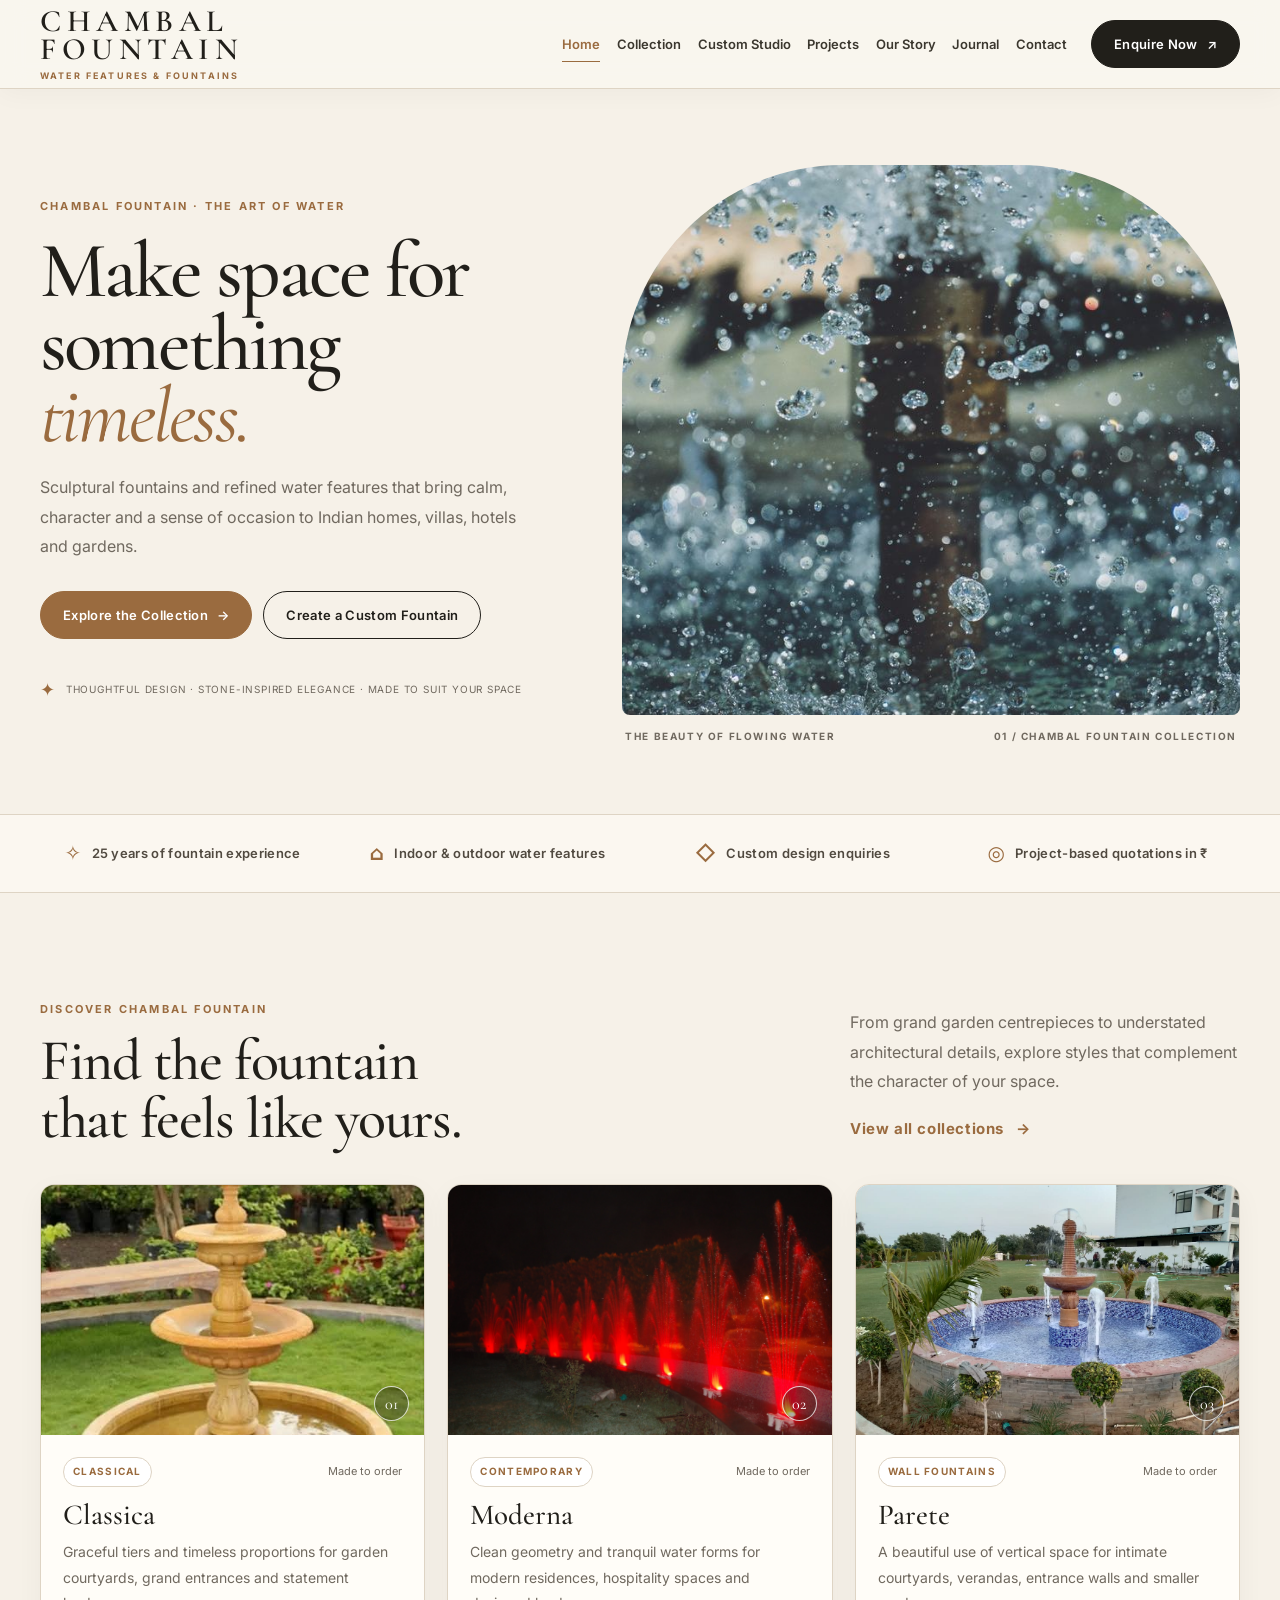
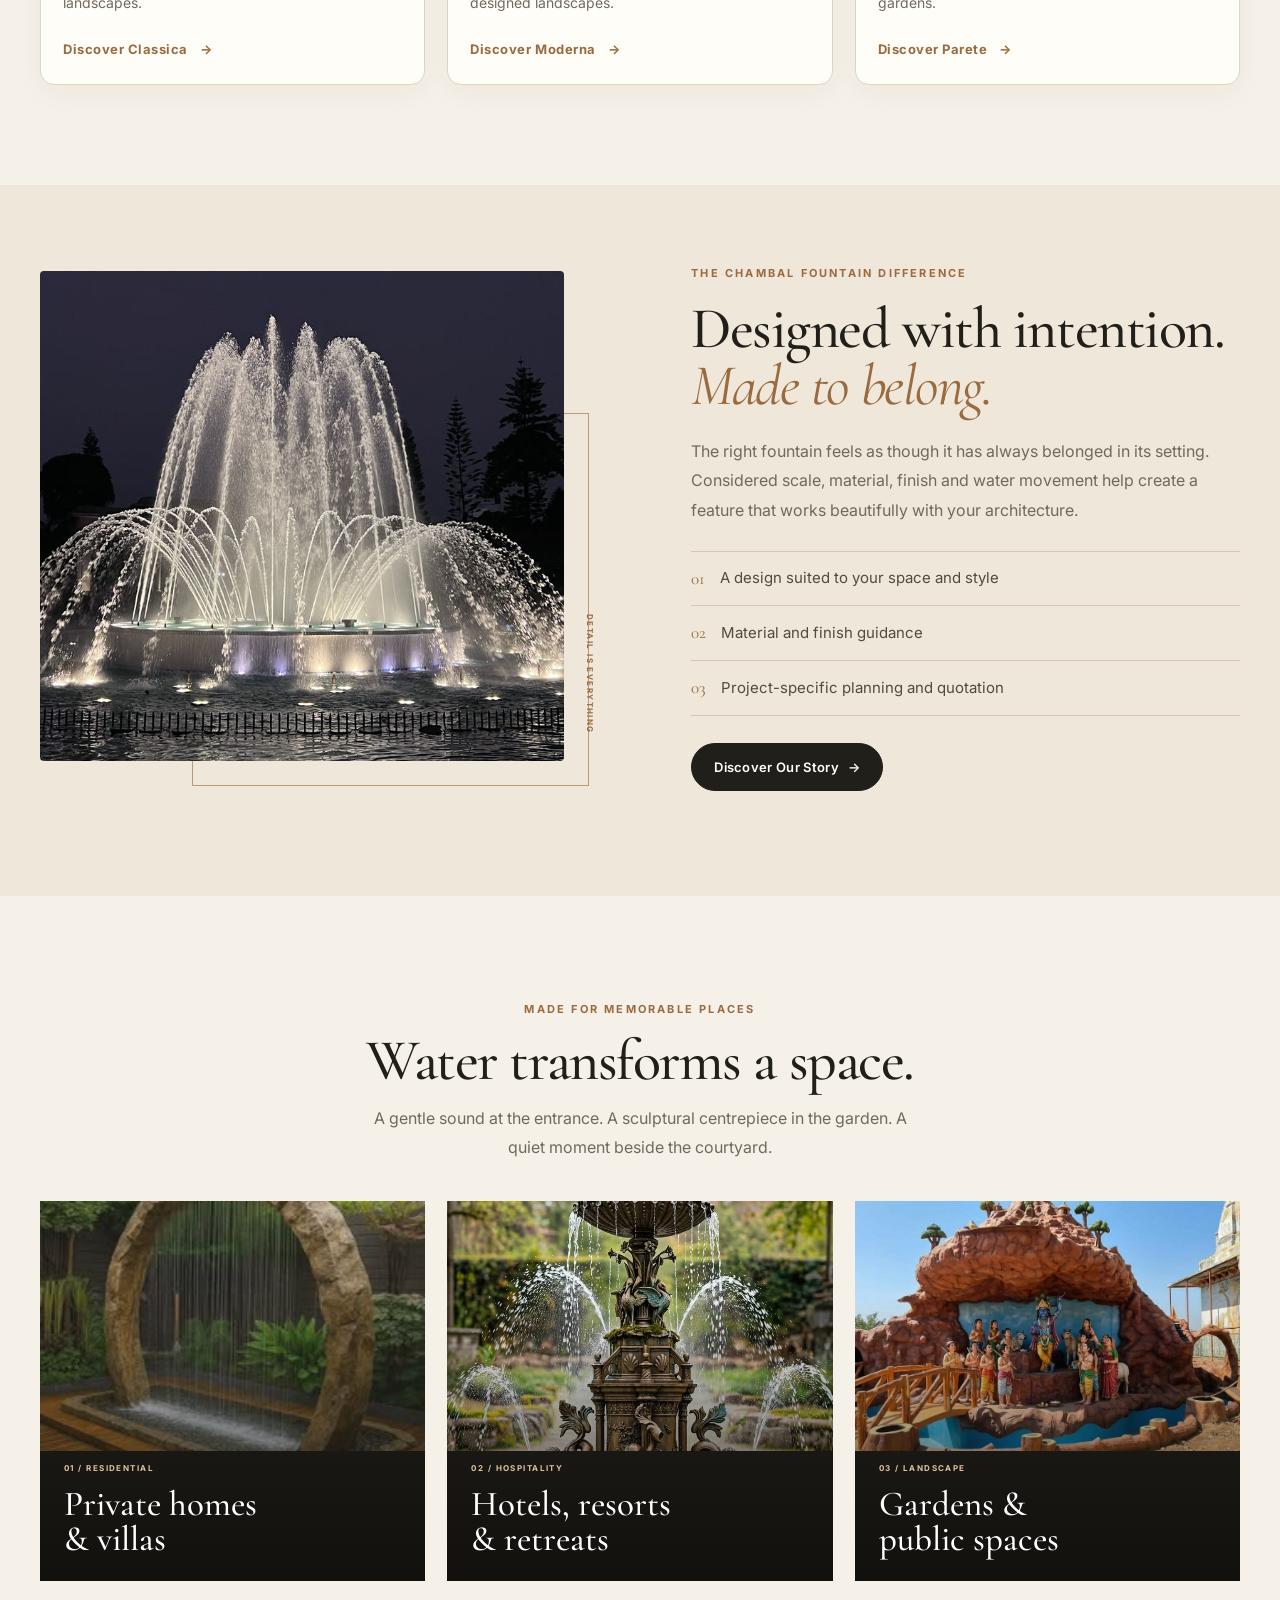
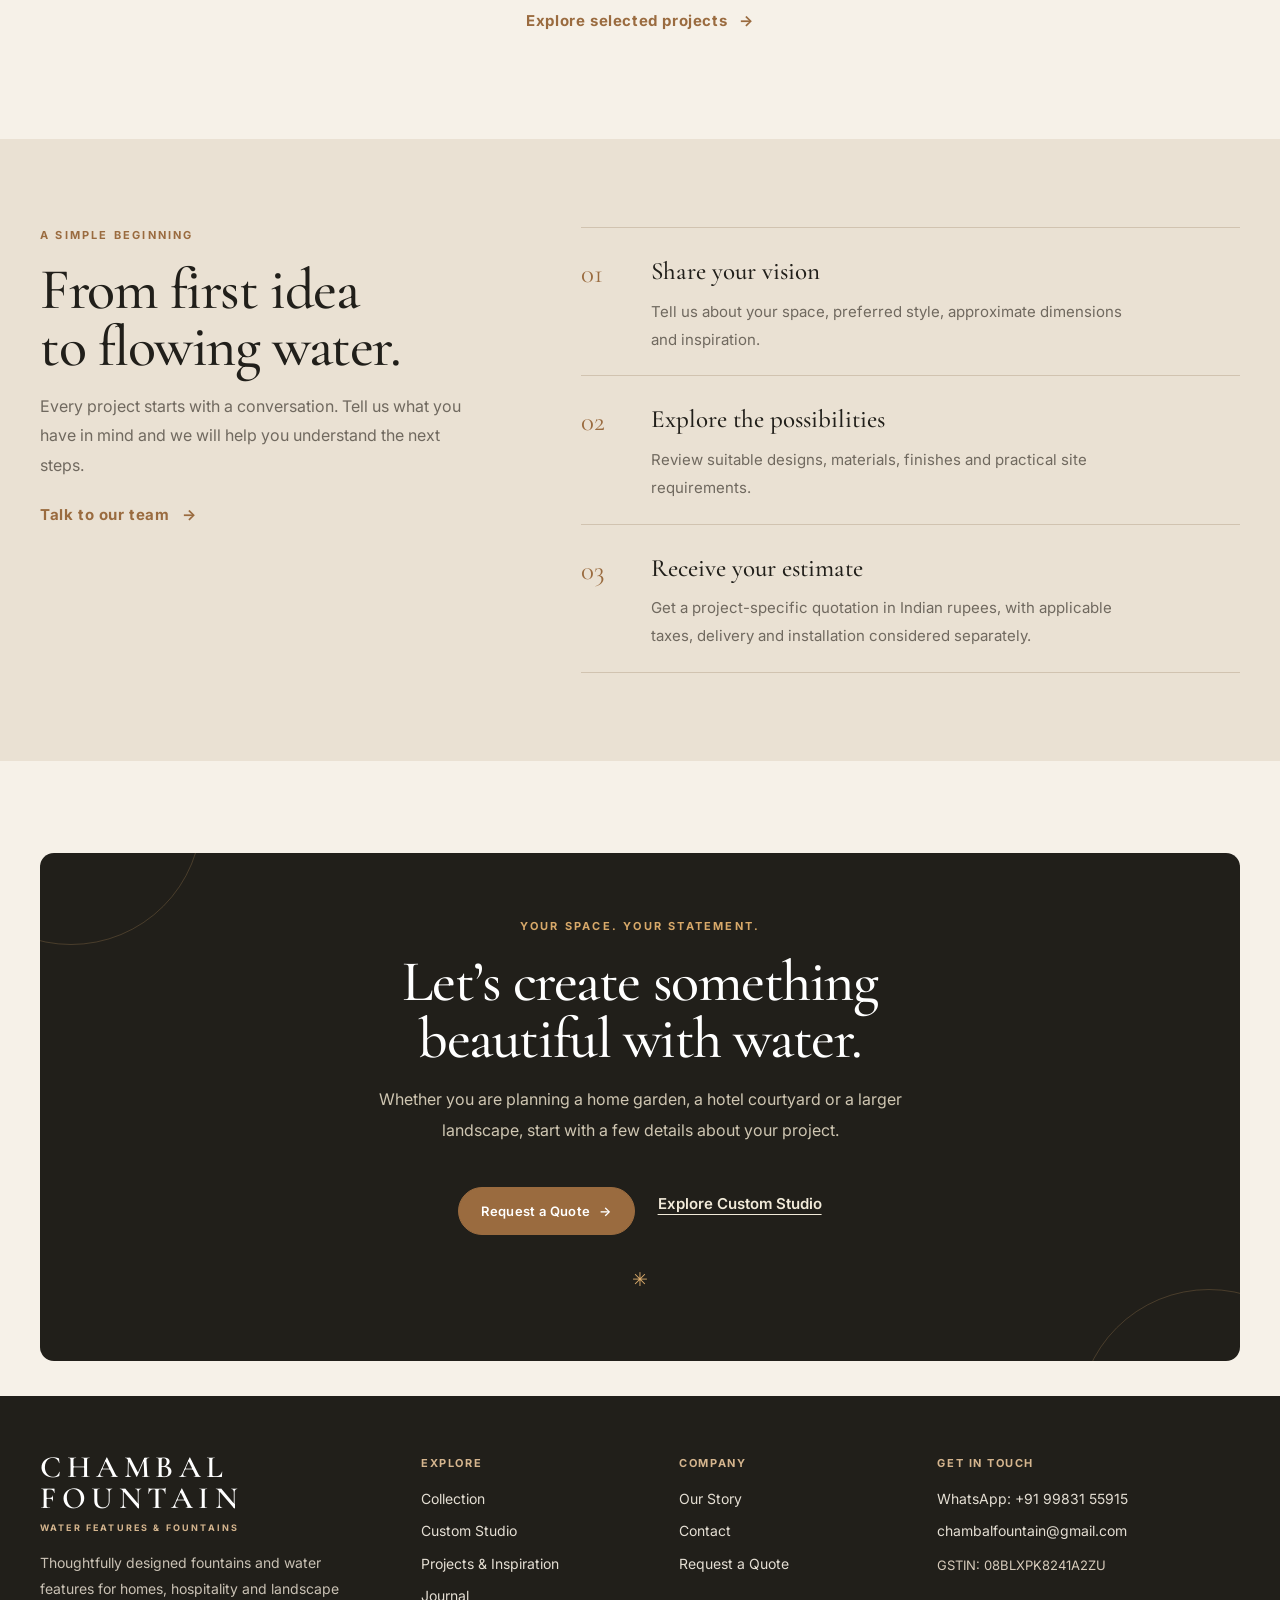
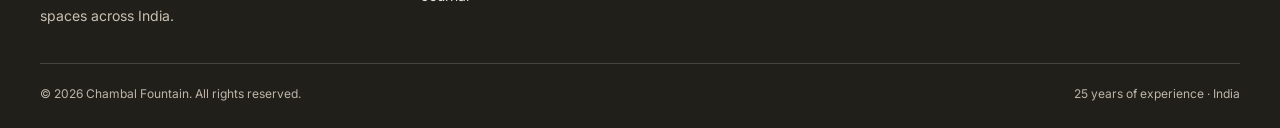
==== commit ad82b0cb: "Improve SEO metadata, structured data and sitemap across all pages" ====
--- a/index.html
+++ b/index.html
@@ -1,22 +1,22 @@
-<!DOCTYPE html>
+﻿<!DOCTYPE html>
 <html lang="en">
 <head>
   <meta charset="utf-8">
   <meta name="viewport" content="width=device-width, initial-scale=1">
   <title>Chambal Fountain | Luxury Water Fountains in India</title>
-  <meta name="description" content="Chambal Fountain designs elegant garden, stone and custom water fountains for homes, villas, hotels and landscapes across India. Explore our collection.">
-  <meta name="theme-color" content="#F6F1E8">
+  
+  
   <meta name="robots" content="index, follow, max-image-preview:large">
   <link rel="canonical" href="https://www.chambalfountain.in/">
   <meta property="og:type" content="website">
   <meta property="og:site_name" content="Chambal Fountain">
-  <meta property="og:title" content="Chambal Fountain | Luxury Water Fountains in India">
-  <meta property="og:description" content="Elegant garden, stone and custom water fountains for homes, villas, hotels and landscapes across India.">
+  
+  
   <meta property="og:url" content="https://www.chambalfountain.in/">
-  <meta property="og:locale" content="en_IN">
-  <meta name="twitter:card" content="summary_large_image">
-  <meta name="twitter:title" content="Chambal Fountain | Luxury Water Fountains in India">
-  <meta name="twitter:description" content="Elegant garden, stone and custom water fountains for homes, villas, hotels and landscapes across India.">
+  
+  
+  
+  
   <script type="application/ld+json">
   {
     "@context": "https://schema.org",
@@ -27,6 +27,9 @@
         "name": "Chambal Fountain",
         "url": "https://www.chambalfountain.in/",
         "description": "Chambal Fountain designs elegant garden, stone and custom water fountains for homes, villas, hotels and landscapes across India.",
+        "email": "chambalfountain@gmail.com",
+        "telephone": "+91-98290-29406",
+        "image": "https://www.chambalfountain.in/assets/images/hero-fountain.jpg",
         "areaServed": {
           "@type": "Country",
           "name": "India"
@@ -57,6 +60,64 @@
   <link rel="preconnect" href="https://fonts.gstatic.com" crossorigin>
   <link href="https://fonts.googleapis.com/css2?family=Cormorant+Garamond:ital,wght@0,400;0,500;0,600;1,400;1,500&family=Inter:wght@400;500;600;700&display=swap" rel="stylesheet">
   <link rel="stylesheet" href="assets/css/style.css">
+        <link rel="icon" type="image/svg+xml" href="assets/images/favicon.svg?v=3">
+  <link rel="icon" type="image/png" sizes="32x32" href="assets/images/favicon.png?v=3">
+  <link rel="shortcut icon" href="favicon.ico?v=3">
+  <!-- SEO / search metadata -->
+  <meta name="description" content="Chambal Fountain designs and manufactures luxury garden, stone and custom water fountains for homes, villas, hotels and landscapes across India. Explore our collection.">
+  <meta name="keywords" content="fountain manufacturers in India, water fountain suppliers India, garden fountains, stone fountains, luxury water features, custom fountain design, outdoor water fountains, Chambal Fountain">
+  <meta name="author" content="Chambal Fountain">
+  <meta name="theme-color" content="#F6F1E8">
+  <meta name="geo.region" content="IN">
+  <meta name="geo.country" content="India">
+  <link rel="sitemap" type="application/xml" href="/sitemap.xml">
+  <meta property="og:locale" content="en_IN">
+  <meta property="og:title" content="Chambal Fountain | Luxury Water Fountains in India">
+  <meta property="og:description" content="Chambal Fountain designs and manufactures luxury garden, stone and custom water fountains for homes, villas, hotels and landscapes across India. Explore our collection.">
+  <meta property="og:image" content="https://www.chambalfountain.in/assets/images/hero-fountain.jpg">
+  <meta property="og:image:width" content="940">
+  <meta property="og:image:height" content="637">
+  <meta property="og:image:alt" content="Elegant stone water fountain designed by Chambal Fountain">
+  <meta name="twitter:card" content="summary_large_image">
+  <meta name="twitter:title" content="Chambal Fountain | Luxury Water Fountains in India">
+  <meta name="twitter:description" content="Chambal Fountain designs and manufactures luxury garden, stone and custom water fountains for homes, villas, hotels and landscapes across India. Explore our collection.">
+  <meta name="twitter:image" content="https://www.chambalfountain.in/assets/images/hero-fountain.jpg">
+  <meta name="twitter:image:alt" content="Elegant stone water fountain designed by Chambal Fountain">
+  <script type="application/ld+json">
+{
+  "@context": "https://schema.org",
+  "@graph": [
+    {
+      "@type": "WebPage",
+      "@id": "https://www.chambalfountain.in/#webpage",
+      "url": "https://www.chambalfountain.in/",
+      "name": "Chambal Fountain | Luxury Water Fountains in India",
+      "description": "Chambal Fountain designs and manufactures luxury garden, stone and custom water fountains for homes, villas, hotels and landscapes across India. Explore our collection.",
+      "isPartOf": {
+        "@id": "https://www.chambalfountain.in/#website"
+      },
+      "about": {
+        "@id": "https://www.chambalfountain.in/#organization"
+      },
+      "inLanguage": "en-IN"
+    },
+    {
+      "@type": "Service",
+      "@id": "https://www.chambalfountain.in/#service",
+      "name": "Custom fountain design, manufacturing and installation",
+      "serviceType": "Custom fountain design, manufacturing and installation",
+      "provider": {
+        "@id": "https://www.chambalfountain.in/#organization"
+      },
+      "areaServed": {
+        "@type": "Country",
+        "name": "India"
+      },
+      "description": "Chambal Fountain designs and manufactures luxury garden, stone and custom water fountains for homes, villas, hotels and landscapes across India. Explore our collection."
+    }
+  ]
+}
+  </script>
 </head>
 <body>
 
@@ -241,3 +302,5 @@
   <script src="assets/js/main.js"></script>
 </body>
 </html>
+
+
--- a/assets/css/style.css
+++ b/assets/css/style.css
@@ -1,4 +1,4 @@
-@import url('https://fonts.googleapis.com/css2?family=Cormorant+Garamond:ital,wght@0,400;0,500;0,600;1,400;1,500&family=Inter:wght@400;500;600;700&display=swap');
+﻿@import url('https://fonts.googleapis.com/css2?family=Cormorant+Garamond:ital,wght@0,400;0,500;0,600;1,400;1,500&family=Inter:wght@400;500;600;700&display=swap');
 
 :root {
   --bg: #F6F1E8;
@@ -1137,7 +1137,7 @@
 }
 
 
-/* FONTANA FIRENZE — shared page system & responsive refinements */
+/* CHAMBAL FOUNTAIN — shared page system & responsive refinements */
 :root{--bg:#f6f1e8;--ink:#211f1a;--muted:#70695f;--line:#ded4c4;--bronze:#9a6b3f;--card:#fffdf8;--soft:#eee7da;--white:#fffefa;--shadow:0 18px 48px rgba(42,34,24,.09)}
 body{font-size:16px;line-height:1.75} .wrap{width:min(100% - 52px,1200px)}
 .topbar{font-size:11px;letter-spacing:.13em;padding:10px 16px}
@@ -1186,3 +1186,67 @@
     border-bottom: none;
   }
 }
+
+/* ===== Interactive 3D Fountain Configurator (studio.html) ===== */
+.config-section{padding-top:26px;padding-bottom:22px}
+.config-head{max-width:760px;margin-bottom:28px}
+.config-head h2{font-size:clamp(38px,5vw,56px);line-height:1.05;margin:10px 0 12px}
+.config-head .sub{font-size:16px;color:var(--muted)}
+.config-grid{display:grid;grid-template-columns:1.35fr .65fr;gap:22px;align-items:stretch}
+.viewer-card{overflow:hidden;border:1px solid var(--line);border-radius:18px;background:var(--card);box-shadow:var(--shadow);display:flex;flex-direction:column}
+.fountain-canvas{position:relative;width:100%;height:clamp(420px,56vw,610px);background:radial-gradient(circle at 50% 30%,#8d8678 0%,#5b554b 52%,#2d2924 100%);overflow:hidden;cursor:grab;touch-action:none}
+.fountain-canvas:active{cursor:grabbing}
+.fountain-canvas canvas{display:block;width:100%!important;height:100%!important}
+.viewer-badge{position:absolute;top:16px;left:16px;z-index:2;background:rgba(255,253,248,.92);border:1px solid var(--line);border-radius:999px;padding:7px 13px;font-size:10px;font-weight:700;letter-spacing:.16em;text-transform:uppercase;color:var(--bronze);pointer-events:none}
+.viewer-hint{position:absolute;bottom:14px;left:50%;transform:translateX(-50%);z-index:2;background:rgba(255,253,248,.92);color:#3b372f;border-radius:999px;padding:7px 15px;font-size:11px;letter-spacing:.03em;white-space:nowrap;pointer-events:none}
+.viewer-loading{position:absolute;inset:0;z-index:3;display:grid;place-items:center;font-family:'Cormorant Garamond',Georgia,serif;font-size:26px;color:var(--muted);background:rgba(246,241,232,.72);transition:opacity .4s}
+.viewer-loading.is-hidden{opacity:0;pointer-events:none}
+.viewer-toolbar{display:flex;align-items:center;justify-content:space-between;gap:12px;padding:14px 16px;border-top:1px solid var(--line);background:var(--card);flex-wrap:wrap}
+.small-btn{min-height:38px;padding:8px 15px;font-size:11px}
+.switch{display:inline-flex;align-items:center;gap:8px;font-size:12px;font-weight:600;color:#4b443b;cursor:pointer}
+.switch input{accent-color:var(--bronze);width:16px;height:16px}
+.nudge{display:flex;align-items:center;gap:9px}
+.nudge-pad{display:grid;grid-template-columns:repeat(3,32px);grid-template-rows:repeat(3,32px);gap:4px}
+.nudge-pad button{width:32px;height:32px;border:1px solid var(--line);border-radius:8px;background:#fffefa;color:var(--ink);font-size:14px;line-height:1;cursor:pointer;transition:background .2s,color .2s,border-color .2s}
+.nudge-pad button:hover{background:var(--bronze);color:#fff;border-color:var(--bronze)}
+.nudge-mid{grid-column:2;text-align:center;font-size:14px;color:var(--muted)}
+.nudge-label{font-size:9px;letter-spacing:.12em;text-transform:uppercase;color:var(--muted);font-weight:700}
+.config-controls{border:1px solid var(--line);border-radius:18px;background:var(--card);box-shadow:var(--shadow)}
+.config-controls .bd{padding:clamp(22px,3vw,32px)}
+.config-controls .form-title{font-size:32px;margin:8px 0 20px}
+.design-options{display:grid;grid-template-columns:1fr 1fr;gap:9px}
+.design-chip{min-height:48px;padding:9px 12px;border:1px solid #d9cebd;border-radius:9px;background:#fffefa;color:#4b443b;font:600 12px Inter,Arial,sans-serif;cursor:pointer;text-align:left;transition:background .2s,border-color .2s,color .2s,transform .2s}
+.design-chip:hover{border-color:var(--bronze);color:var(--bronze);transform:translateY(-1px)}
+.design-chip.is-active{background:var(--bronze);border-color:var(--bronze);color:#fff}
+.design-chip small{display:block;font-weight:400;font-size:10px;opacity:.78;margin-top:2px}
+.swatches{display:flex;flex-wrap:wrap;gap:9px}
+.swatch{position:relative;width:34px;height:34px;border-radius:50%;border:2px solid #fff;box-shadow:0 0 0 1px #d9cebd;cursor:pointer;transition:transform .2s,box-shadow .2s}
+.swatch:hover{transform:scale(1.12)}
+.swatch.is-active{box-shadow:0 0 0 2px var(--bronze);transform:scale(1.1)}
+.swatch.is-active:after{content:'\2713';position:absolute;inset:0;display:grid;place-items:center;color:#fff;font-size:13px;font-weight:700;text-shadow:0 1px 2px rgba(0,0,0,.45)}
+.swatch-name{font-size:12px;color:var(--muted);margin-top:8px;min-height:18px}
+.range-row{display:flex;align-items:center;gap:12px}
+.range-row input[type=range]{flex:1;accent-color:var(--bronze);min-height:0;cursor:pointer}
+.range-value{font-size:12px;font-weight:700;color:var(--bronze);min-width:76px;text-align:right}
+.config-note{font-size:11px;color:var(--muted);line-height:1.6;margin-top:12px}
+.config-divider{height:1px;background:var(--line);margin:20px 0}
+.brief-flash{box-shadow:0 0 0 3px var(--bronze),var(--shadow)!important}
+.fountain-fallback{display:none;position:relative;height:100%;min-height:420px;place-items:center;align-content:center;background:radial-gradient(circle at 50% 30%,#8d8678,#2d2924 90%);text-align:center;padding:24px}
+.fountain-fallback.is-visible{display:grid}
+.css-fountain{position:relative;width:220px;height:300px;margin:0 auto 18px;--stone-color:#ece7db;--water-color:#8fc7d6}
+.css-fountain .basin{position:absolute;bottom:0;left:10px;width:200px;height:34px;border-radius:50%;background:var(--stone-color);box-shadow:inset 0 -8px 12px rgba(0,0,0,.12)}
+.css-fountain .water-pool{position:absolute;bottom:22px;left:22px;width:176px;height:24px;border-radius:50%;background:var(--water-color);opacity:.75}
+.css-fountain .column{position:absolute;bottom:30px;left:100px;width:20px;height:190px;background:var(--stone-color);border-radius:5px;transition:all .3s}
+.css-fountain .bowl{position:absolute;left:50%;transform:translateX(-50%);background:var(--stone-color);border-radius:50%;box-shadow:inset 0 -10px 14px rgba(0,0,0,.12);transition:all .3s}
+.css-fountain .bowl.b1{width:170px;height:34px;bottom:150px}
+.css-fountain .bowl.b2{width:122px;height:27px;bottom:205px}
+.css-fountain .bowl.b3{width:78px;height:20px;bottom:252px}
+.css-fountain .finial{position:absolute;left:104px;bottom:270px;width:12px;height:12px;border-radius:50%;background:var(--stone-color)}
+.css-fountain.moderna .bowl,.css-fountain.moderna .finial{border-radius:3px}
+.css-fountain.moderna .column{width:60px;left:80px;height:200px;border-radius:2px}
+.css-fountain.parete .column{height:170px;width:150px;left:35px;bottom:45px;border-radius:3px}
+.css-fountain.parete .bowl.b1{width:120px}
+.css-fountain.bespoke .column{transform:rotate(12deg)}
+.fallback-note{max-width:380px;font-size:13px;color:#ece6da;line-height:1.7}
+@media(max-width:960px){.config-grid{grid-template-columns:1fr}.fountain-canvas{height:clamp(360px,72vw,520px)}}
+@media(max-width:600px){.config-head h2{font-size:36px}.viewer-hint{font-size:10px;padding:6px 11px}.viewer-toolbar{justify-content:center}.nudge-label{width:100%;text-align:center}}
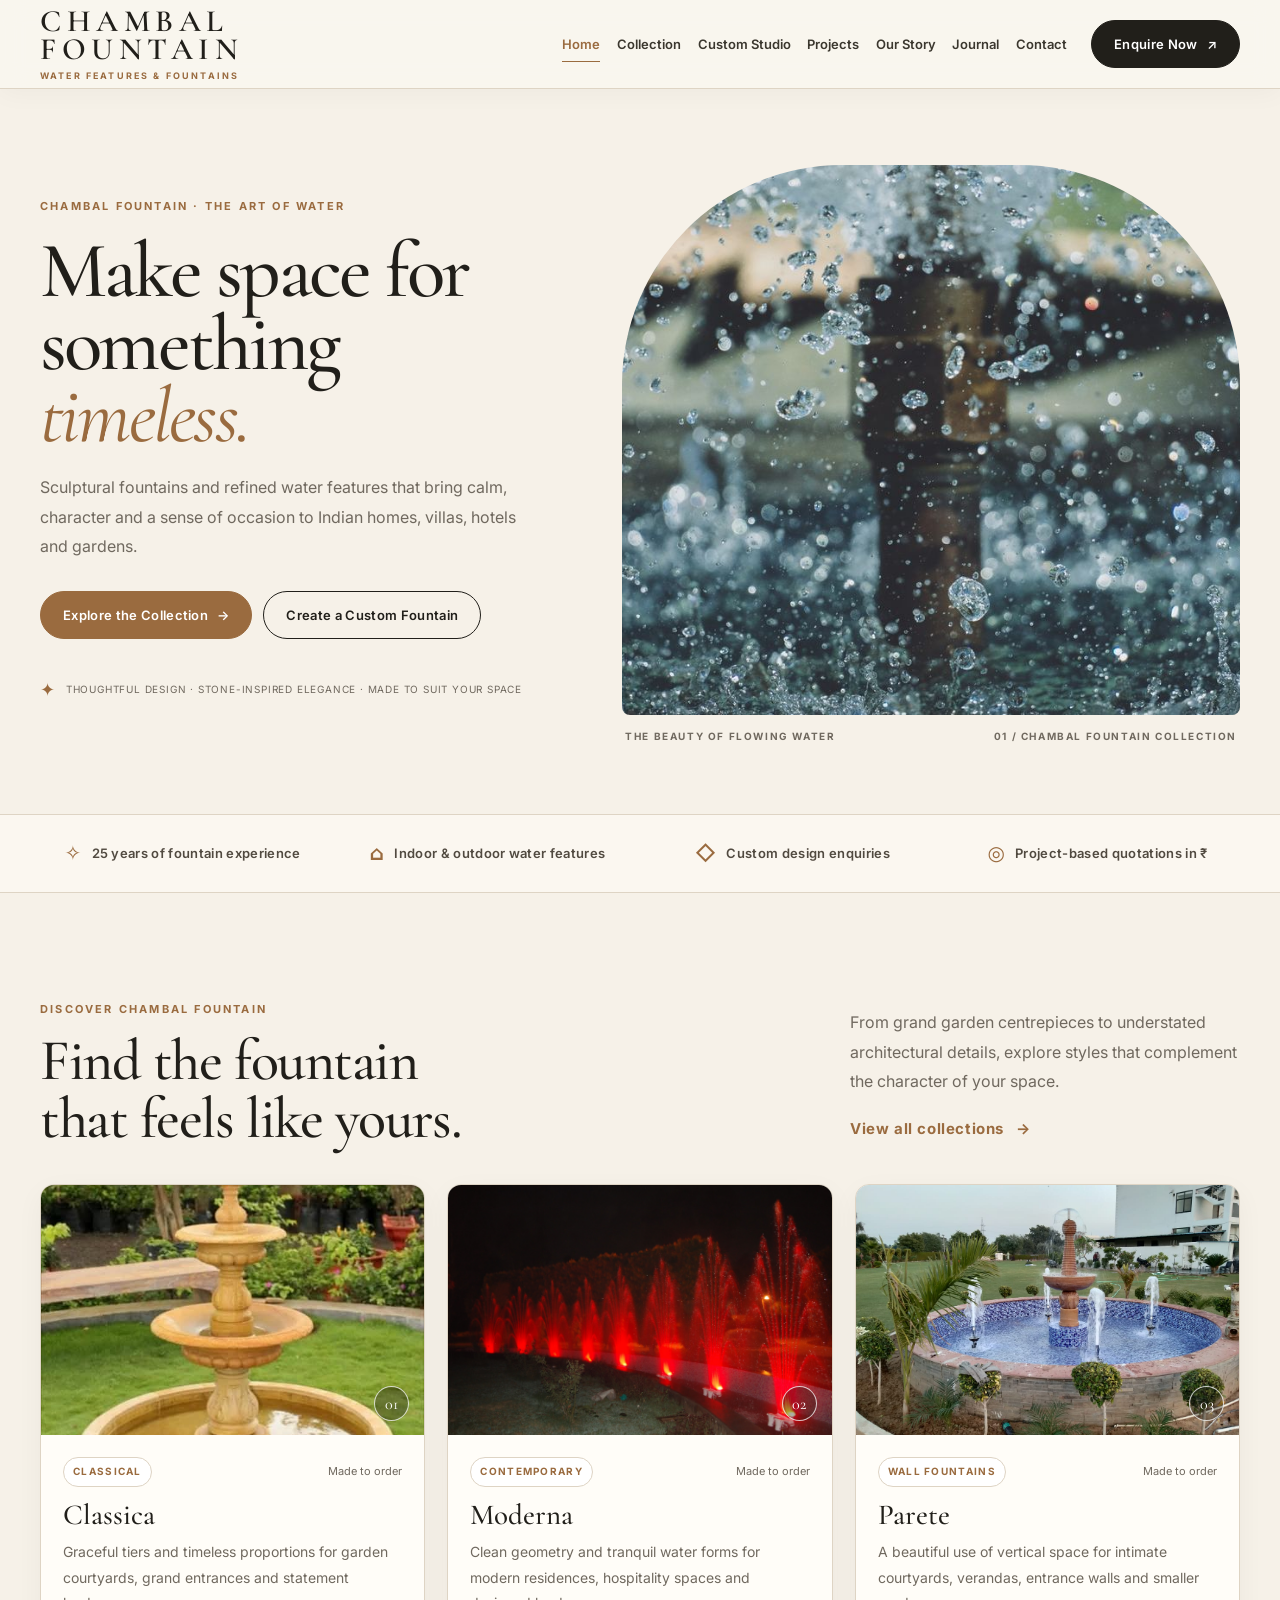
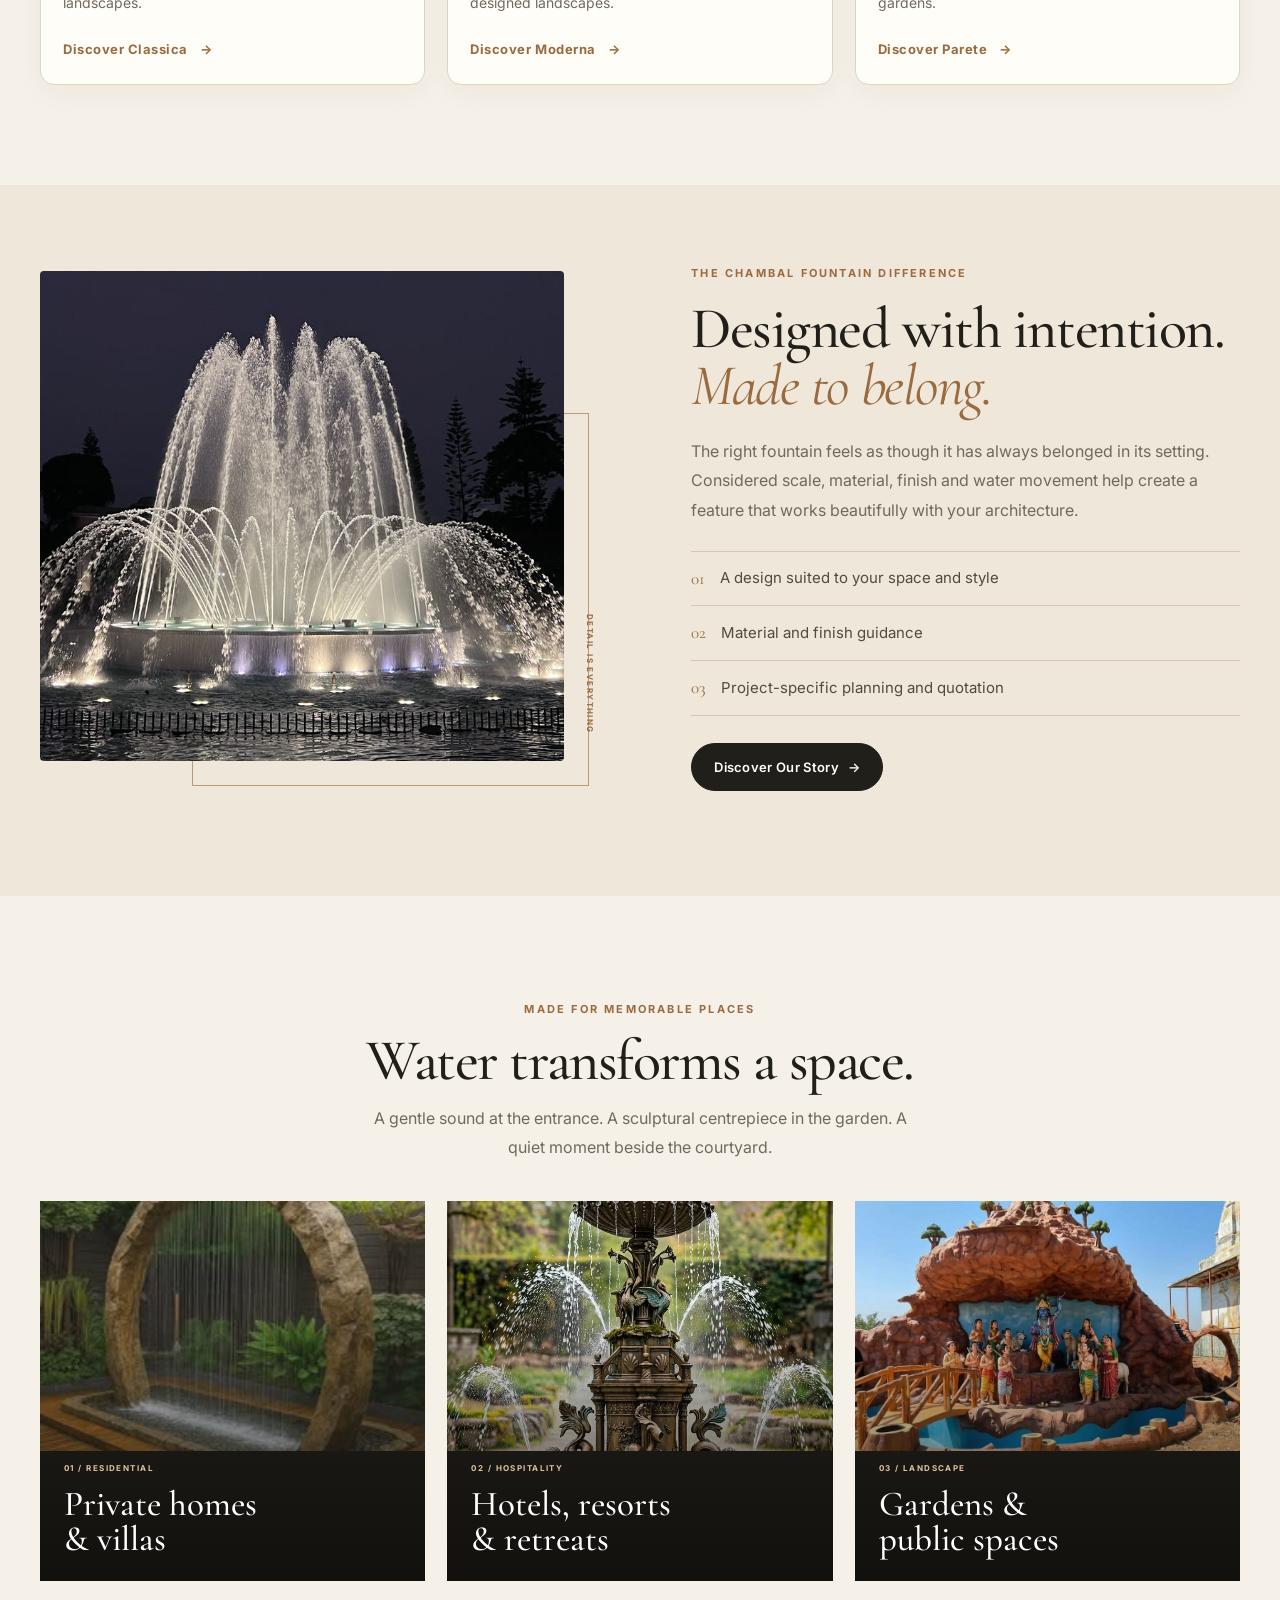
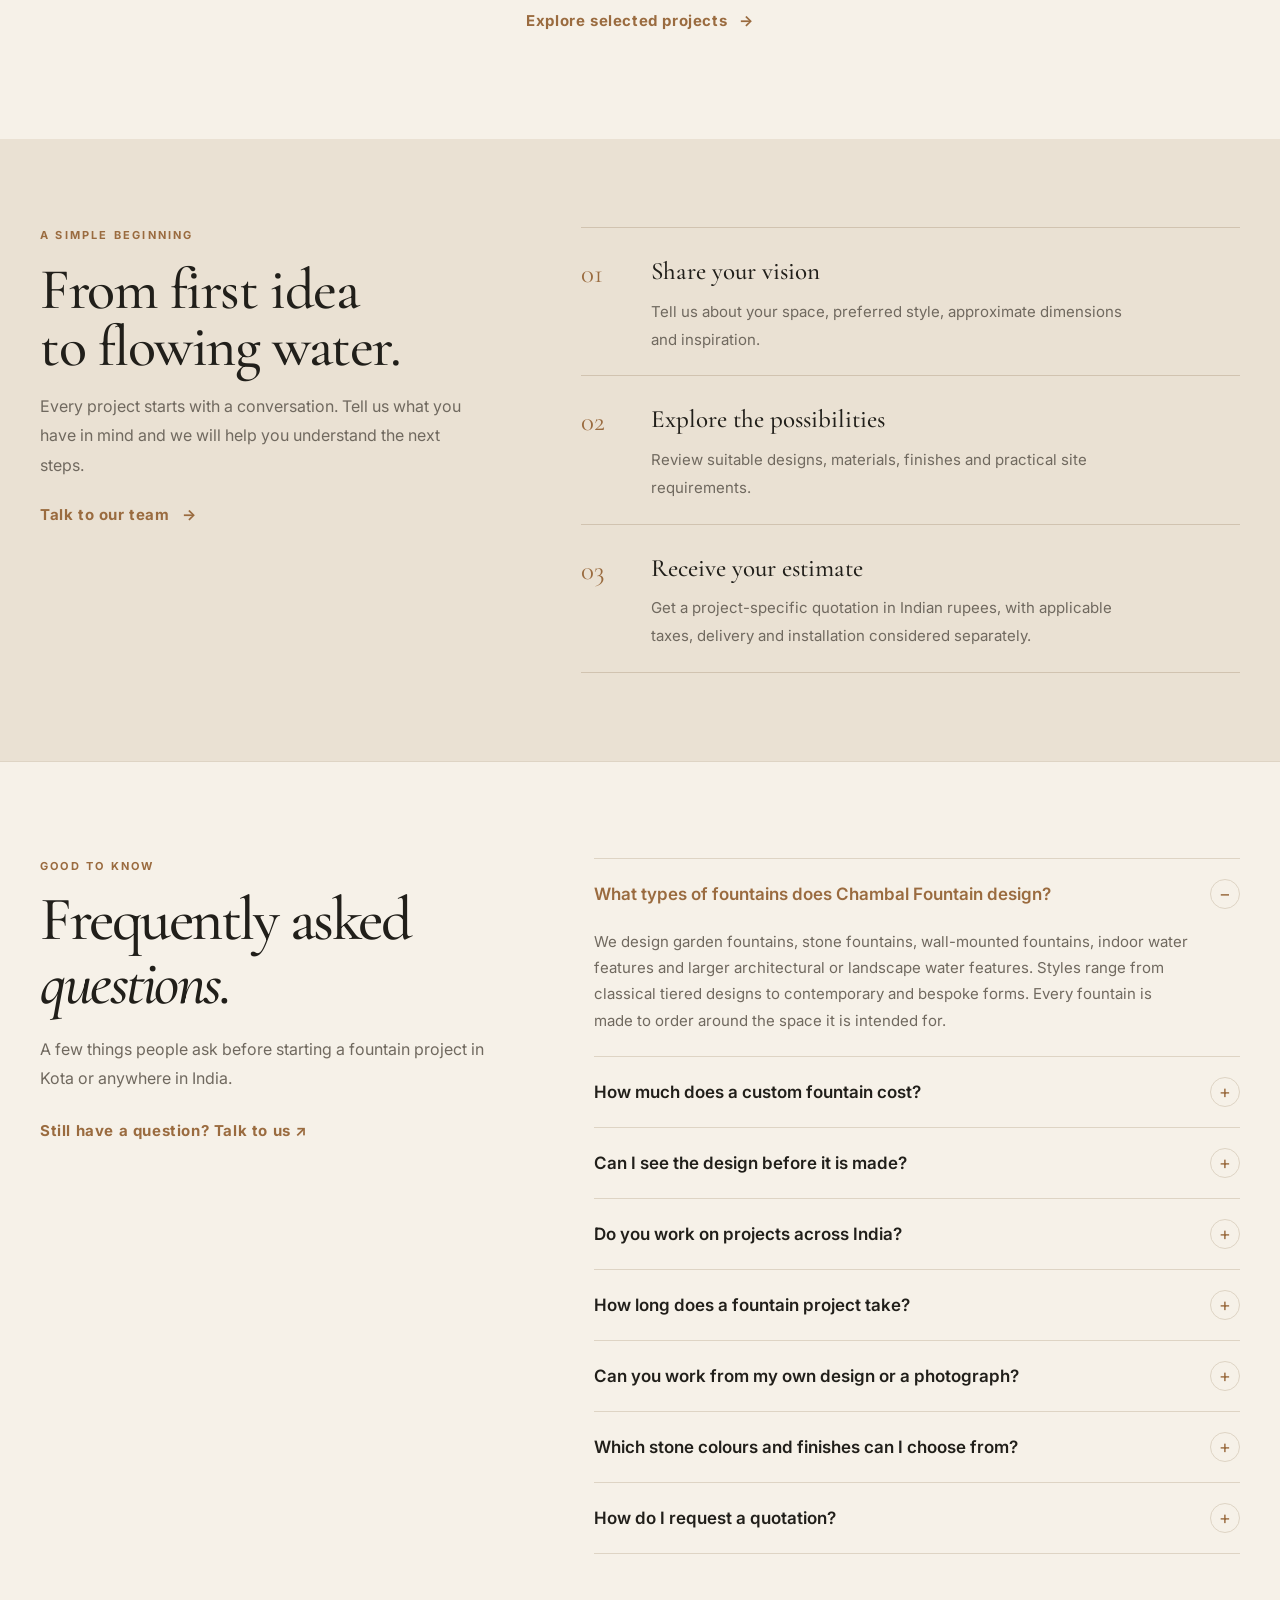
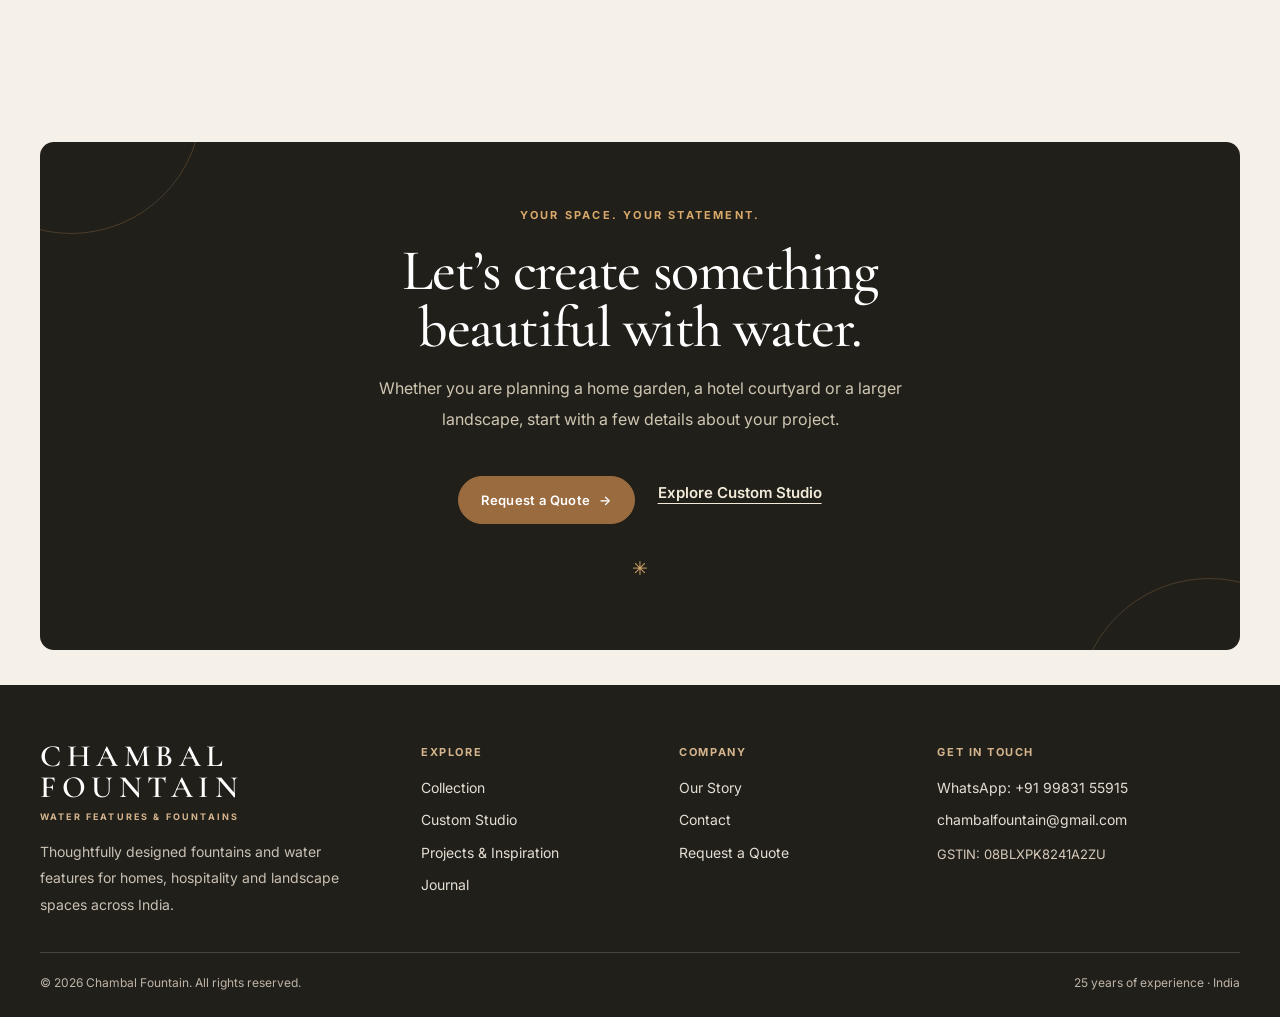
==== commit ba3b3856: "Add FAQ sections and Kota-focused SEO keywords and schema" ====
--- a/index.html
+++ b/index.html
@@ -3,7 +3,7 @@
 <head>
   <meta charset="utf-8">
   <meta name="viewport" content="width=device-width, initial-scale=1">
-  <title>Chambal Fountain | Luxury Water Fountains in India</title>
+  <title>Chambal Fountain | Fountain Manufacturers in Kota &amp; India</title>
   
   
   <meta name="robots" content="index, follow, max-image-preview:large">
@@ -18,43 +18,61 @@
   
   
   <script type="application/ld+json">
-  {
-    "@context": "https://schema.org",
-    "@graph": [
-      {
-        "@type": "Organization",
-        "@id": "https://www.chambalfountain.in/#organization",
-        "name": "Chambal Fountain",
-        "url": "https://www.chambalfountain.in/",
-        "description": "Chambal Fountain designs elegant garden, stone and custom water fountains for homes, villas, hotels and landscapes across India.",
-        "email": "chambalfountain@gmail.com",
-        "telephone": "+91-98290-29406",
-        "image": "https://www.chambalfountain.in/assets/images/hero-fountain.jpg",
-        "areaServed": {
+{
+  "@context": "https://schema.org",
+  "@graph": [
+    {
+      "@type": "Organization",
+      "@id": "https://www.chambalfountain.in/#organization",
+      "name": "Chambal Fountain",
+      "url": "https://www.chambalfountain.in/",
+      "description": "Chambal Fountain designs elegant garden, stone and custom water fountains for homes, villas, hotels and landscapes across India.",
+      "email": "chambalfountain@gmail.com",
+      "telephone": "+91-98290-29406",
+      "image": "https://www.chambalfountain.in/assets/images/hero-fountain.jpg",
+      "areaServed": [
+        {
+          "@type": "City",
+          "name": "Kota"
+        },
+        {
+          "@type": "State",
+          "name": "Rajasthan"
+        },
+        {
           "@type": "Country",
           "name": "India"
-        },
-        "knowsAbout": [
-          "Garden fountains",
-          "Stone fountains",
-          "Decorative water fountains",
-          "Custom water features",
-          "Indoor and outdoor fountains",
-          "Landscape fountains"
-        ]
+        }
+      ],
+      "knowsAbout": [
+        "Garden fountains",
+        "Stone fountains",
+        "Decorative water fountains",
+        "Custom water features",
+        "Indoor and outdoor fountains",
+        "Landscape fountains",
+        "Fountains in Kota",
+        "Rajasthan fountain projects"
+      ],
+      "address": {
+        "@type": "PostalAddress",
+        "addressLocality": "Kota",
+        "addressRegion": "Rajasthan",
+        "addressCountry": "IN"
+      }
+    },
+    {
+      "@type": "WebSite",
+      "@id": "https://www.chambalfountain.in/#website",
+      "url": "https://www.chambalfountain.in/",
+      "name": "Chambal Fountain",
+      "publisher": {
+        "@id": "https://www.chambalfountain.in/#organization"
       },
-      {
-        "@type": "WebSite",
-        "@id": "https://www.chambalfountain.in/#website",
-        "url": "https://www.chambalfountain.in/",
-        "name": "Chambal Fountain",
-        "publisher": {
-          "@id": "https://www.chambalfountain.in/#organization"
-        },
-        "inLanguage": "en-IN"
-      }
-    ]
-  }
+      "inLanguage": "en-IN"
+    }
+  ]
+}
   </script>
   <link rel="preconnect" href="https://fonts.googleapis.com">
   <link rel="preconnect" href="https://fonts.gstatic.com" crossorigin>
@@ -64,23 +82,23 @@
   <link rel="icon" type="image/png" sizes="32x32" href="assets/images/favicon.png?v=3">
   <link rel="shortcut icon" href="favicon.ico?v=3">
   <!-- SEO / search metadata -->
-  <meta name="description" content="Chambal Fountain designs and manufactures luxury garden, stone and custom water fountains for homes, villas, hotels and landscapes across India. Explore our collection.">
-  <meta name="keywords" content="fountain manufacturers in India, water fountain suppliers India, garden fountains, stone fountains, luxury water features, custom fountain design, outdoor water fountains, Chambal Fountain">
+  <meta name="description" content="Chambal Fountain designs and manufactures luxury garden, stone and custom water fountains in Kota and across India, for homes, villas, hotels and landscapes. Explore our collection.">
+  <meta name="keywords" content="fountain manufacturers in Kota, fountain manufacturers in India, fountain suppliers Kota, water fountain suppliers India, garden fountains Kota, stone fountain manufacturers, luxury water features, custom fountain design, outdoor fountains Rajasthan, Chambal Fountain">
   <meta name="author" content="Chambal Fountain">
   <meta name="theme-color" content="#F6F1E8">
   <meta name="geo.region" content="IN">
   <meta name="geo.country" content="India">
   <link rel="sitemap" type="application/xml" href="/sitemap.xml">
   <meta property="og:locale" content="en_IN">
-  <meta property="og:title" content="Chambal Fountain | Luxury Water Fountains in India">
-  <meta property="og:description" content="Chambal Fountain designs and manufactures luxury garden, stone and custom water fountains for homes, villas, hotels and landscapes across India. Explore our collection.">
+  <meta property="og:title" content="Chambal Fountain | Fountain Manufacturers in Kota &amp; India">
+  <meta property="og:description" content="Chambal Fountain designs and manufactures luxury garden, stone and custom water fountains in Kota and across India, for homes, villas, hotels and landscapes. Explore our collection.">
   <meta property="og:image" content="https://www.chambalfountain.in/assets/images/hero-fountain.jpg">
   <meta property="og:image:width" content="940">
   <meta property="og:image:height" content="637">
   <meta property="og:image:alt" content="Elegant stone water fountain designed by Chambal Fountain">
   <meta name="twitter:card" content="summary_large_image">
-  <meta name="twitter:title" content="Chambal Fountain | Luxury Water Fountains in India">
-  <meta name="twitter:description" content="Chambal Fountain designs and manufactures luxury garden, stone and custom water fountains for homes, villas, hotels and landscapes across India. Explore our collection.">
+  <meta name="twitter:title" content="Chambal Fountain | Fountain Manufacturers in Kota &amp; India">
+  <meta name="twitter:description" content="Chambal Fountain designs and manufactures luxury garden, stone and custom water fountains in Kota and across India, for homes, villas, hotels and landscapes. Explore our collection.">
   <meta name="twitter:image" content="https://www.chambalfountain.in/assets/images/hero-fountain.jpg">
   <meta name="twitter:image:alt" content="Elegant stone water fountain designed by Chambal Fountain">
   <script type="application/ld+json">
@@ -91,8 +109,8 @@
       "@type": "WebPage",
       "@id": "https://www.chambalfountain.in/#webpage",
       "url": "https://www.chambalfountain.in/",
-      "name": "Chambal Fountain | Luxury Water Fountains in India",
-      "description": "Chambal Fountain designs and manufactures luxury garden, stone and custom water fountains for homes, villas, hotels and landscapes across India. Explore our collection.",
+      "name": "Chambal Fountain | Fountain Manufacturers in Kota & India",
+      "description": "Chambal Fountain designs and manufactures luxury garden, stone and custom water fountains in Kota and across India, for homes, villas, hotels and landscapes. Explore our collection.",
       "isPartOf": {
         "@id": "https://www.chambalfountain.in/#website"
       },
@@ -109,11 +127,94 @@
       "provider": {
         "@id": "https://www.chambalfountain.in/#organization"
       },
-      "areaServed": {
-        "@type": "Country",
-        "name": "India"
-      },
-      "description": "Chambal Fountain designs and manufactures luxury garden, stone and custom water fountains for homes, villas, hotels and landscapes across India. Explore our collection."
+      "areaServed": [
+        {
+          "@type": "City",
+          "name": "Kota"
+        },
+        {
+          "@type": "State",
+          "name": "Rajasthan"
+        },
+        {
+          "@type": "Country",
+          "name": "India"
+        }
+      ],
+      "description": "Chambal Fountain designs and manufactures luxury garden, stone and custom water fountains in Kota and across India, for homes, villas, hotels and landscapes. Explore our collection."
+    }
+  ]
+}
+  </script>
+  <script type="application/ld+json">
+{
+  "@context": "https://schema.org",
+  "@type": "FAQPage",
+  "@id": "https://www.chambalfountain.in/#faq",
+  "mainEntity": [
+    {
+      "@type": "Question",
+      "name": "What types of fountains does Chambal Fountain design?",
+      "acceptedAnswer": {
+        "@type": "Answer",
+        "text": "We design garden fountains, stone fountains, wall-mounted fountains, indoor water features and larger architectural or landscape water features. Styles range from classical tiered designs to contemporary and bespoke forms. Every fountain is made to order around the space it is intended for."
+      }
+    },
+    {
+      "@type": "Question",
+      "name": "How much does a custom fountain cost?",
+      "acceptedAnswer": {
+        "@type": "Answer",
+        "text": "Fountain prices depend on the design, size, material, finish, water system and site conditions, so we do not publish fixed online prices. Share your requirements through the contact form or WhatsApp and we will prepare a project-specific quotation in Indian rupees."
+      }
+    },
+    {
+      "@type": "Question",
+      "name": "Can I see the design before it is made?",
+      "acceptedAnswer": {
+        "@type": "Answer",
+        "text": "Yes. Our Custom Studio includes an interactive 3D preview with 14 designs, multiple stone colours, water tints, finishes and scale options. You can rotate the model, choose your preferences and send the preview details directly to our team on WhatsApp."
+      }
+    },
+    {
+      "@type": "Question",
+      "name": "Do you work on projects across India?",
+      "acceptedAnswer": {
+        "@type": "Answer",
+        "text": "Yes — we take up fountain enquiries in Kota and across Rajasthan, as well as projects elsewhere in India. Delivery, installation and site requirements are discussed during consultation and reflected in your project-specific quotation."
+      }
+    },
+    {
+      "@type": "Question",
+      "name": "How long does a fountain project take?",
+      "acceptedAnswer": {
+        "@type": "Answer",
+        "text": "The timeline depends on the complexity of the design, the chosen material and how ready the site is. We share a realistic schedule after reviewing your brief and site details."
+      }
+    },
+    {
+      "@type": "Question",
+      "name": "Can you work from my own design or a photograph?",
+      "acceptedAnswer": {
+        "@type": "Answer",
+        "text": "Yes. Share a reference image, sketch or a photograph of the proposed space through the contact form or WhatsApp. We review the idea, suggest practical options and help shape it into a workable fountain design."
+      }
+    },
+    {
+      "@type": "Question",
+      "name": "Which stone colours and finishes can I choose from?",
+      "acceptedAnswer": {
+        "@type": "Answer",
+        "text": "The 3D studio lets you preview stone colours such as Carrara White, Travertine, Sandstone, Terracotta, Concrete Grey, Granite Noir, Aged Bronze and Forest Green, along with honed, polished and weathered finishes. The final material selection is confirmed during consultation."
+      }
+    },
+    {
+      "@type": "Question",
+      "name": "How do I request a quotation?",
+      "acceptedAnswer": {
+        "@type": "Answer",
+        "text": "Use the enquiry form on our Contact page or message us on WhatsApp at +91 98290 29406. Tell us your location, approximate space size, preferred style and timeline. The form prepares a message for you to review before you press send in WhatsApp."
+      }
     }
   ]
 }
@@ -282,6 +383,52 @@
       </div>
     </section>
 
+
+    <section class="faq-section" id="faq">
+      <div class="wrap faq-wrap">
+        <div class="faq-head">
+          <p class="kicker">Good to know</p>
+          <h2>Frequently asked<br><em>questions.</em></h2>
+          <p class="sub">A few things people ask before starting a fountain project in Kota or anywhere in India.</p>
+          <a class="text-link" href="contact.html">Still have a question? Talk to us ↗</a>
+        </div>
+        <div class="faq-list">
+          <details class="faq-item" open>
+            <summary>What types of fountains does Chambal Fountain design?</summary>
+            <div class="faq-answer"><p>We design garden fountains, stone fountains, wall-mounted fountains, indoor water features and larger architectural or landscape water features. Styles range from classical tiered designs to contemporary and bespoke forms. Every fountain is made to order around the space it is intended for.</p></div>
+          </details>
+          <details class="faq-item">
+            <summary>How much does a custom fountain cost?</summary>
+            <div class="faq-answer"><p>Fountain prices depend on the design, size, material, finish, water system and site conditions, so we do not publish fixed online prices. Share your requirements through the contact form or WhatsApp and we will prepare a project-specific quotation in Indian rupees.</p></div>
+          </details>
+          <details class="faq-item">
+            <summary>Can I see the design before it is made?</summary>
+            <div class="faq-answer"><p>Yes. Our Custom Studio includes an interactive 3D preview with 14 designs, multiple stone colours, water tints, finishes and scale options. You can rotate the model, choose your preferences and send the preview details directly to our team on WhatsApp.</p></div>
+          </details>
+          <details class="faq-item">
+            <summary>Do you work on projects across India?</summary>
+            <div class="faq-answer"><p>Yes — we take up fountain enquiries in Kota and across Rajasthan, as well as projects elsewhere in India. Delivery, installation and site requirements are discussed during consultation and reflected in your project-specific quotation.</p></div>
+          </details>
+          <details class="faq-item">
+            <summary>How long does a fountain project take?</summary>
+            <div class="faq-answer"><p>The timeline depends on the complexity of the design, the chosen material and how ready the site is. We share a realistic schedule after reviewing your brief and site details.</p></div>
+          </details>
+          <details class="faq-item">
+            <summary>Can you work from my own design or a photograph?</summary>
+            <div class="faq-answer"><p>Yes. Share a reference image, sketch or a photograph of the proposed space through the contact form or WhatsApp. We review the idea, suggest practical options and help shape it into a workable fountain design.</p></div>
+          </details>
+          <details class="faq-item">
+            <summary>Which stone colours and finishes can I choose from?</summary>
+            <div class="faq-answer"><p>The 3D studio lets you preview stone colours such as Carrara White, Travertine, Sandstone, Terracotta, Concrete Grey, Granite Noir, Aged Bronze and Forest Green, along with honed, polished and weathered finishes. The final material selection is confirmed during consultation.</p></div>
+          </details>
+          <details class="faq-item">
+            <summary>How do I request a quotation?</summary>
+            <div class="faq-answer"><p>Use the enquiry form on our Contact page or message us on WhatsApp at +91 98290 29406. Tell us your location, approximate space size, preferred style and timeline. The form prepares a message for you to review before you press send in WhatsApp.</p></div>
+          </details>
+        </div>
+      </div>
+    </section>
+
     <section class="wrap">
       <div class="cta home-cta">
         <p class="kicker">Your space. Your statement.</p>
--- a/assets/css/style.css
+++ b/assets/css/style.css
@@ -1250,3 +1250,19 @@
 .fallback-note{max-width:380px;font-size:13px;color:#ece6da;line-height:1.7}
 @media(max-width:960px){.config-grid{grid-template-columns:1fr}.fountain-canvas{height:clamp(360px,72vw,520px)}}
 @media(max-width:600px){.config-head h2{font-size:36px}.viewer-hint{font-size:10px;padding:6px 11px}.viewer-toolbar{justify-content:center}.nudge-label{width:100%;text-align:center}}
+
+/* FAQ sections (home + custom studio) */
+.faq-section{padding:clamp(56px,8vw,96px) 0;border-top:1px solid var(--line)}
+.faq-wrap{display:grid;grid-template-columns:.85fr 1.15fr;gap:clamp(30px,6vw,80px);align-items:start}
+.faq-head h2{font-size:clamp(38px,5vw,62px);line-height:1.04;letter-spacing:-.04em;margin:12px 0 18px}
+.faq-head .sub{margin-bottom:22px}
+.faq-list{border-top:1px solid var(--line)}
+.faq-item{border-bottom:1px solid var(--line)}
+.faq-item summary{list-style:none;cursor:pointer;display:flex;align-items:center;justify-content:space-between;gap:18px;padding:20px 0;font-size:17px;font-weight:600;line-height:1.45;transition:color .2s ease}
+.faq-item summary::-webkit-details-marker{display:none}
+.faq-item summary:hover,.faq-item[open] summary{color:var(--bronze)}
+.faq-item summary:after{content:'+';flex:0 0 28px;width:28px;height:28px;border:1px solid var(--line);border-radius:50%;display:grid;place-items:center;font-size:18px;font-weight:400;color:var(--bronze);transition:.2s}
+.faq-item[open] summary:after{content:'\2212'}
+.faq-answer{padding:0 46px 22px 0;color:var(--muted);font-size:15px;line-height:1.75}
+.faq-answer p{margin:0}
+@media(max-width:800px){.faq-wrap{grid-template-columns:1fr}.faq-answer{padding-right:0}}
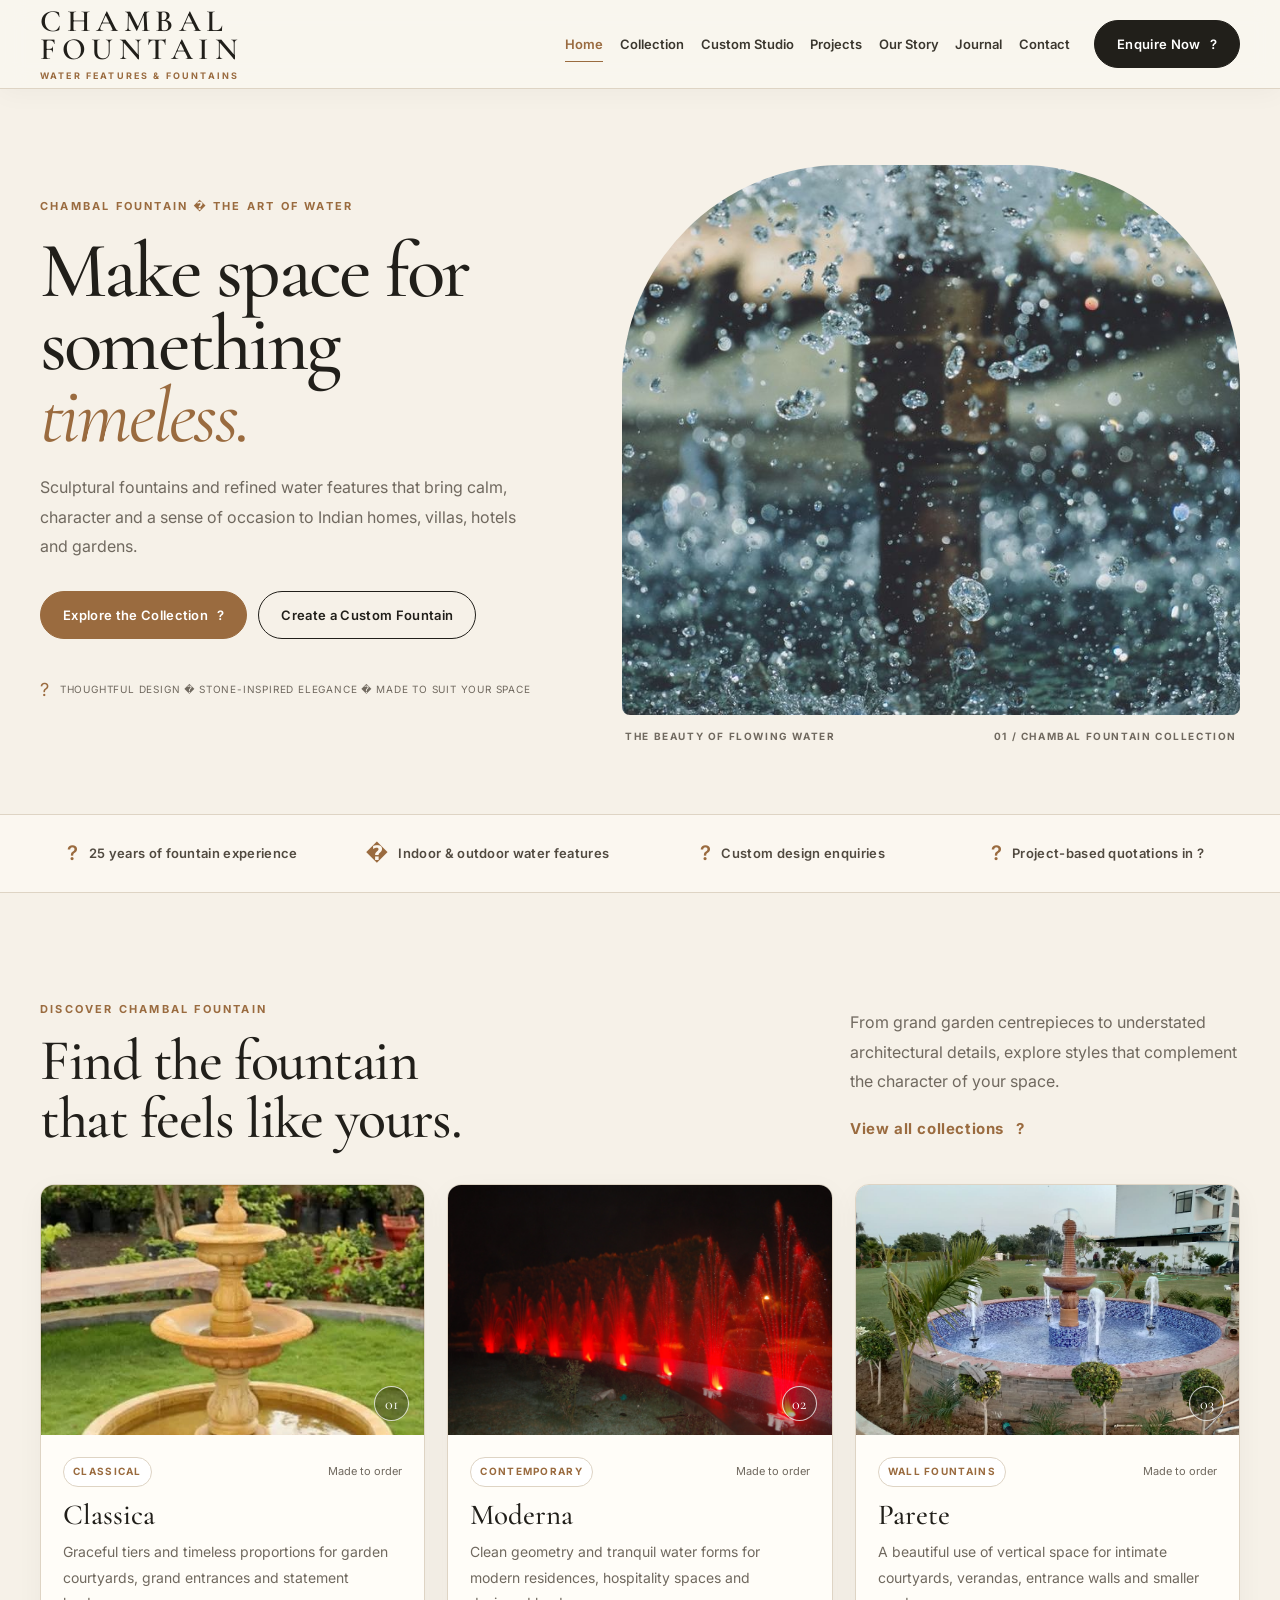
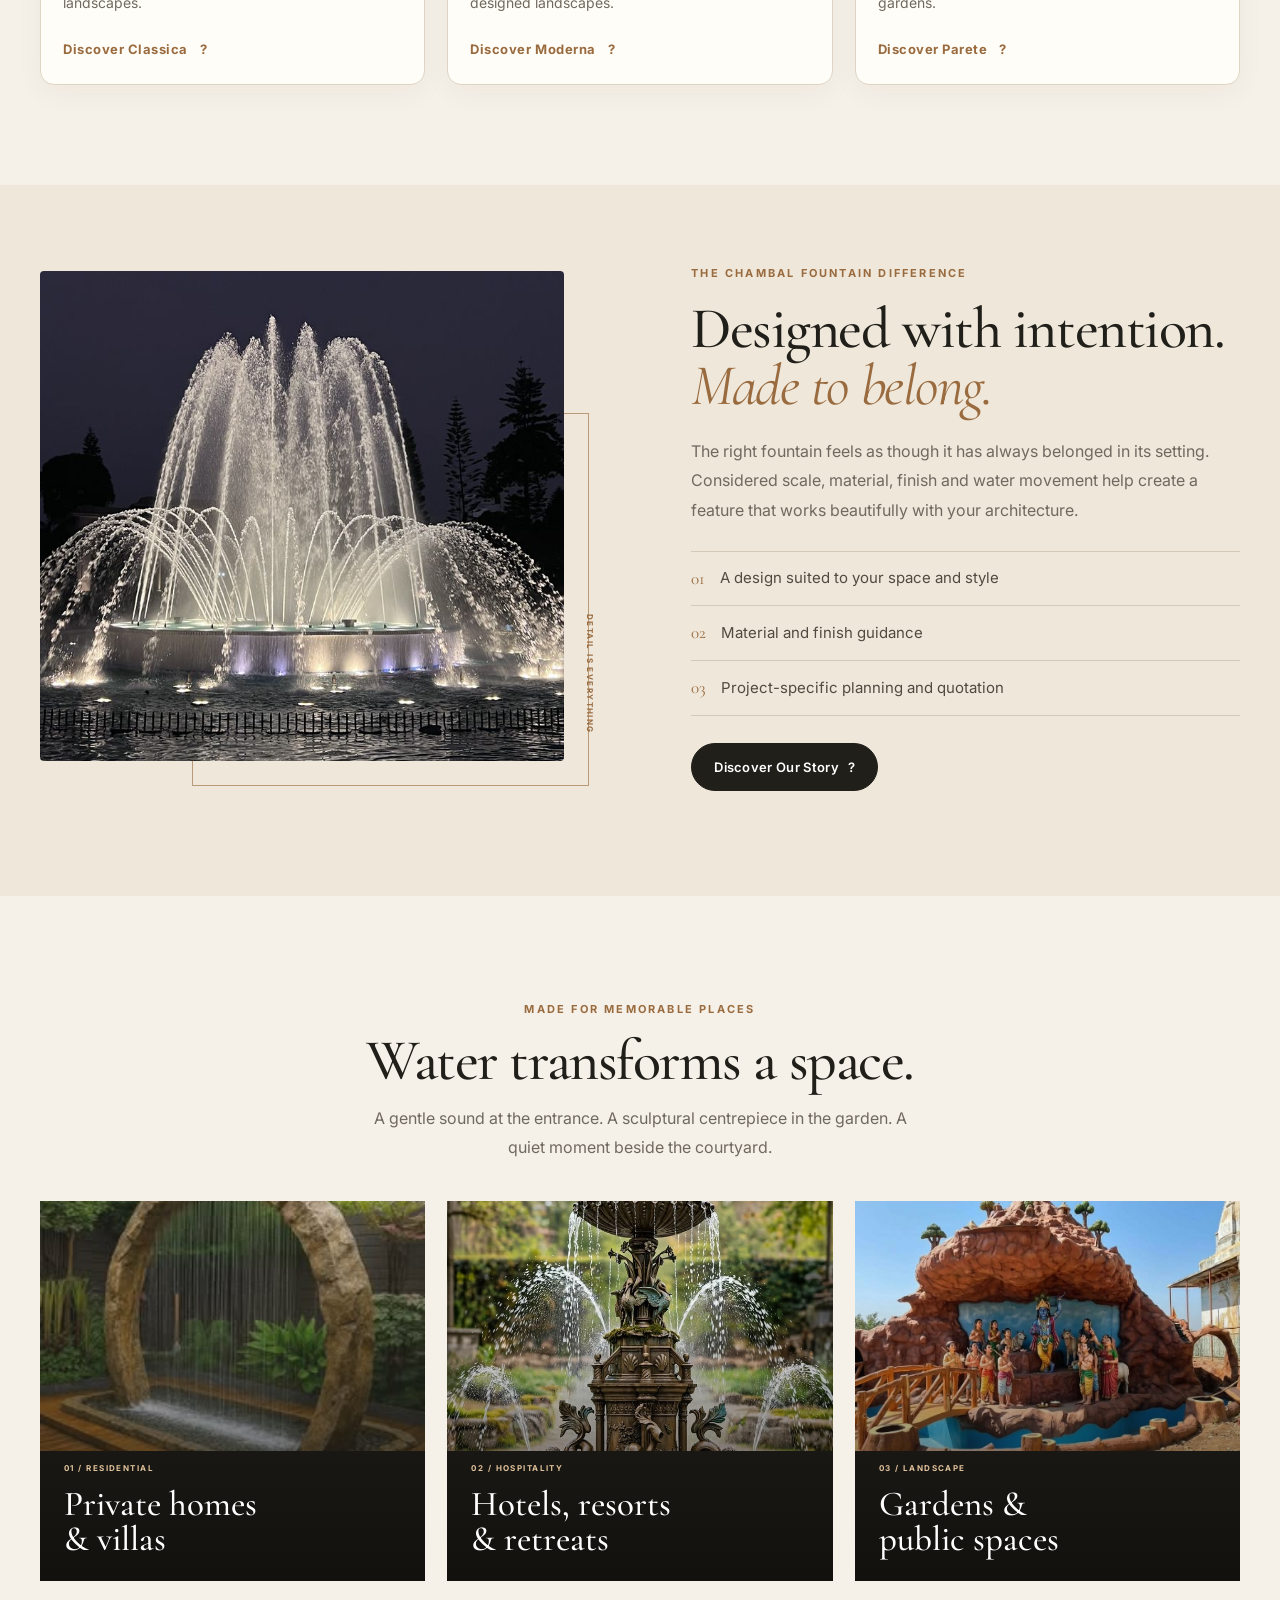
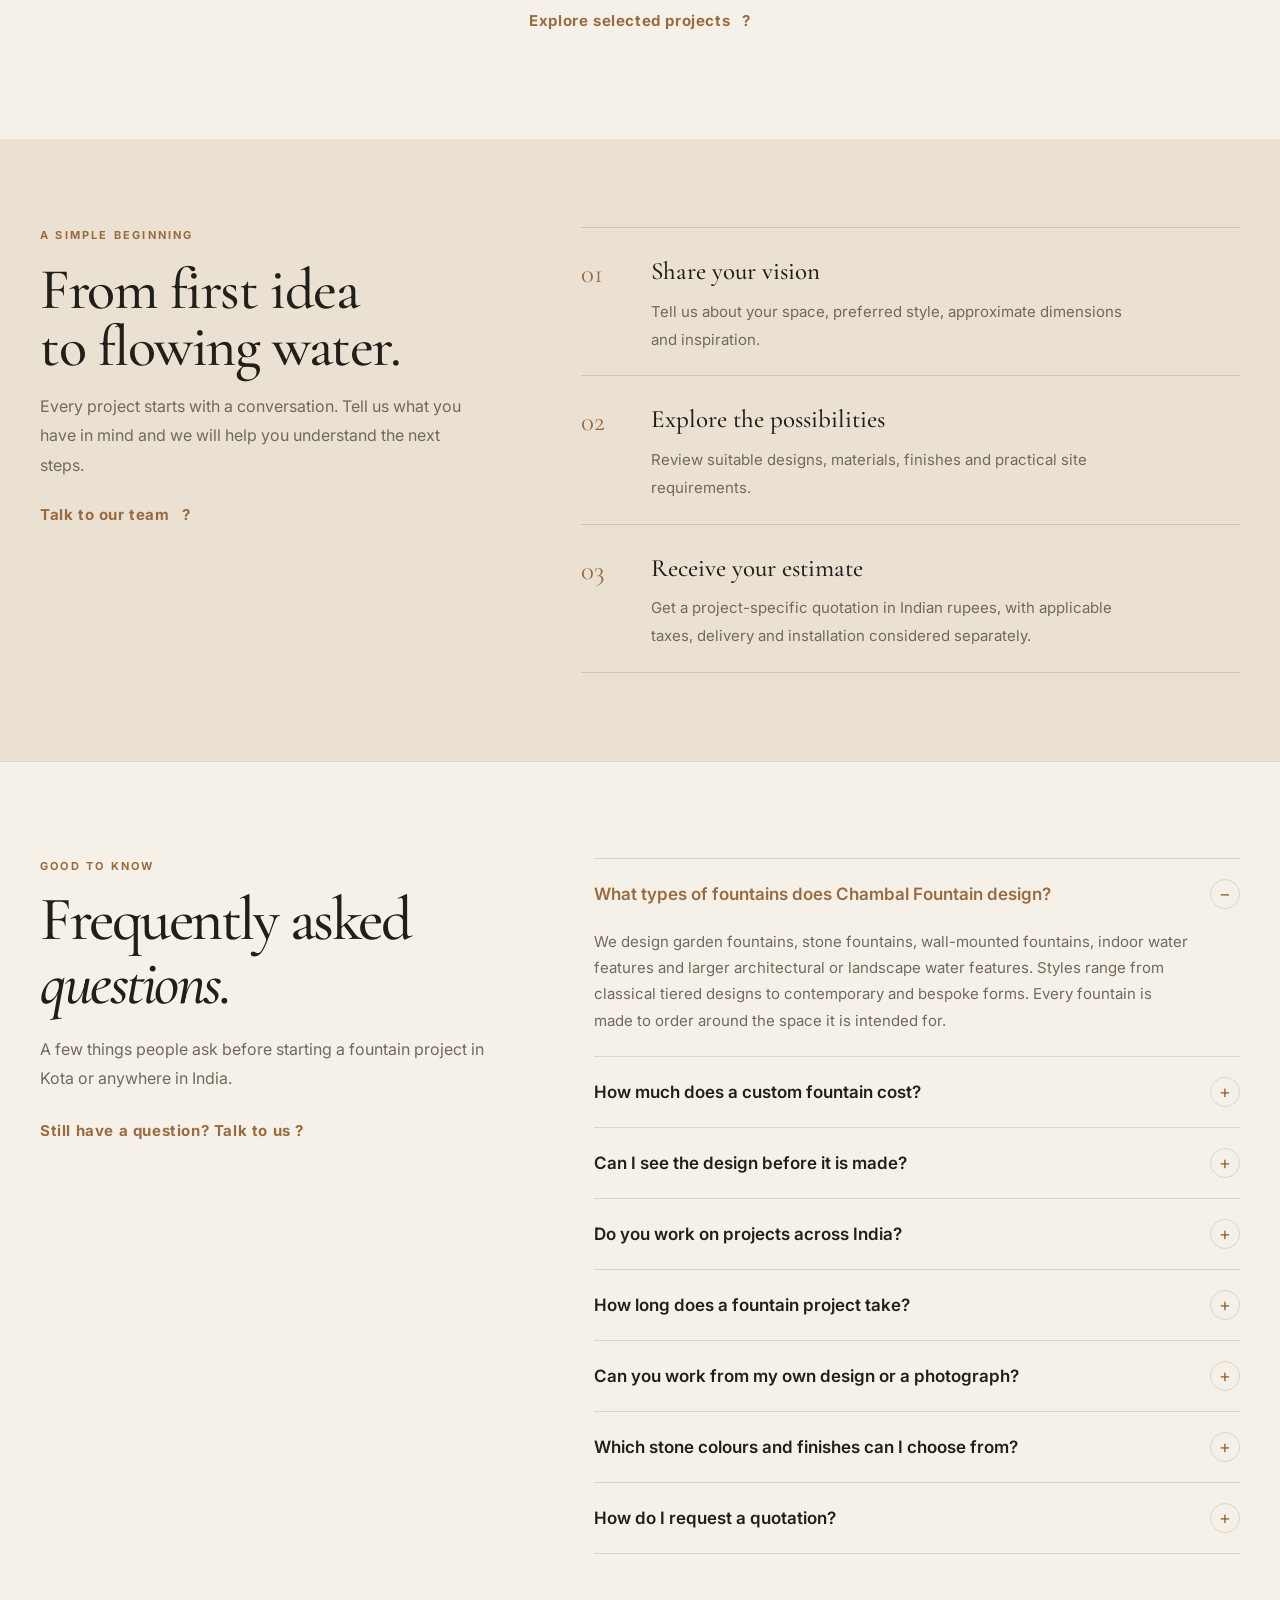
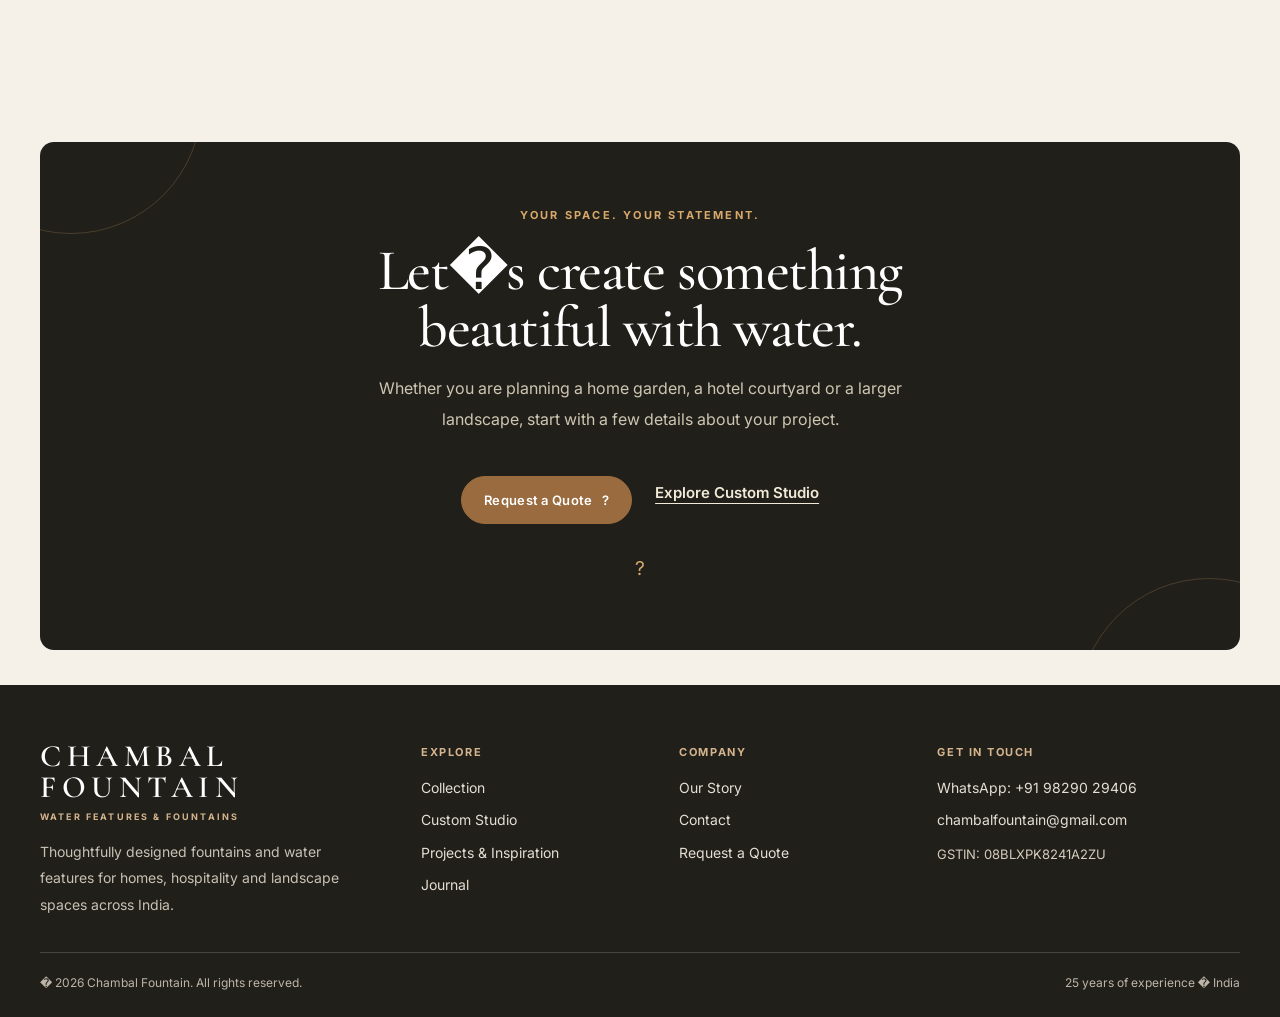
==== commit 763daf4b: "Unify WhatsApp number across all pages for consistent local SEO" ====
--- a/index.html
+++ b/index.html
@@ -1,4 +1,4 @@
-﻿<!DOCTYPE html>
+<!DOCTYPE html>
 <html lang="en">
 <head>
   <meta charset="utf-8">
@@ -181,7 +181,7 @@
       "name": "Do you work on projects across India?",
       "acceptedAnswer": {
         "@type": "Answer",
-        "text": "Yes — we take up fountain enquiries in Kota and across Rajasthan, as well as projects elsewhere in India. Delivery, installation and site requirements are discussed during consultation and reflected in your project-specific quotation."
+        "text": "Yes � we take up fountain enquiries in Kota and across Rajasthan, as well as projects elsewhere in India. Delivery, installation and site requirements are discussed during consultation and reflected in your project-specific quotation."
       }
     },
     {
@@ -222,23 +222,23 @@
 </head>
 <body>
 
-<header><div class="wrap nav"><a class="logo" href="index.html" aria-label="Chambal Fountain home">CHAMBAL <br> FOUNTAIN<small>WATER FEATURES &amp; FOUNTAINS</small></a><button class="menu-toggle" type="button" aria-expanded="false" aria-label="Open navigation">☰</button><nav aria-label="Main navigation"><a href="index.html" class="active" aria-current="page">Home</a><a href="collection.html">Collection</a><a href="studio.html">Custom Studio</a><a href="projects.html">Projects</a><a href="story.html">Our Story</a><a href="journal.html">Journal</a><a href="contact.html">Contact</a></nav><a class="btn nav-cta" href="contact.html">Enquire Now <span aria-hidden="true">↗</span></a></div></header>
+<header><div class="wrap nav"><a class="logo" href="index.html" aria-label="Chambal Fountain home">CHAMBAL <br> FOUNTAIN<small>WATER FEATURES &amp; FOUNTAINS</small></a><button class="menu-toggle" type="button" aria-expanded="false" aria-label="Open navigation">?</button><nav aria-label="Main navigation"><a href="index.html" class="active" aria-current="page">Home</a><a href="collection.html">Collection</a><a href="studio.html">Custom Studio</a><a href="projects.html">Projects</a><a href="story.html">Our Story</a><a href="journal.html">Journal</a><a href="contact.html">Contact</a></nav><a class="btn nav-cta" href="contact.html">Enquire Now <span aria-hidden="true">?</span></a></div></header>
 
   <main>
     <section class="wrap hero home-hero">
       <div class="hero-copy">
-        <p class="eyebrow">Chambal Fountain · The art of water</p>
+        <p class="eyebrow">Chambal Fountain � The art of water</p>
         <h1>Make space for<br>something <em>timeless.</em></h1>
         <p class="lead">Sculptural fountains and refined water features that bring calm, character and a sense of occasion to Indian homes, villas, hotels and gardens.</p>
 
         <div class="hero-actions">
-          <a class="btn bronze" href="collection.html">Explore the Collection <span aria-hidden="true">→</span></a>
+          <a class="btn bronze" href="collection.html">Explore the Collection <span aria-hidden="true">?</span></a>
           <a class="btn light" href="studio.html">Create a Custom Fountain</a>
         </div>
 
         <div class="hero-note">
-          <span class="hero-note-mark" aria-hidden="true">✦</span>
-          <span>Thoughtful design · Stone-inspired elegance · Made to suit your space</span>
+          <span class="hero-note-mark" aria-hidden="true">?</span>
+          <span>Thoughtful design � Stone-inspired elegance � Made to suit your space</span>
         </div>
       </div>
 
@@ -255,10 +255,10 @@
 
     <section class="trust-strip" aria-label="Fountain design services">
       <div class="wrap trust-grid">
-        <div><span class="trust-icon" aria-hidden="true">✧</span><span>25 years of fountain experience</span></div>
-        <div><span class="trust-icon" aria-hidden="true">⌂</span><span>Indoor & outdoor water features</span></div>
-        <div><span class="trust-icon" aria-hidden="true">◇</span><span>Custom design enquiries</span></div>
-        <div><span class="trust-icon" aria-hidden="true">◎</span><span>Project-based quotations in ₹</span></div>
+        <div><span class="trust-icon" aria-hidden="true">?</span><span>25 years of fountain experience</span></div>
+        <div><span class="trust-icon" aria-hidden="true">�</span><span>Indoor & outdoor water features</span></div>
+        <div><span class="trust-icon" aria-hidden="true">?</span><span>Custom design enquiries</span></div>
+        <div><span class="trust-icon" aria-hidden="true">?</span><span>Project-based quotations in ?</span></div>
       </div>
     </section>
 
@@ -271,7 +271,7 @@
           </div>
           <div class="section-intro">
             <p class="sub">From grand garden centrepieces to understated architectural details, explore styles that complement the character of your space.</p>
-            <a class="text-link" href="collection.html">View all collections <span aria-hidden="true">→</span></a>
+            <a class="text-link" href="collection.html">View all collections <span aria-hidden="true">?</span></a>
           </div>
         </div>
 
@@ -285,7 +285,7 @@
               <div class="card-meta"><span class="pill">CLASSICAL</span><span class="made-to-order">Made to order</span></div>
               <h3>Classica</h3>
               <p>Graceful tiers and timeless proportions for garden courtyards, grand entrances and statement landscapes.</p>
-              <a class="text-link" href="collection.html">Discover Classica <span aria-hidden="true">→</span></a>
+              <a class="text-link" href="collection.html">Discover Classica <span aria-hidden="true">?</span></a>
             </div>
           </article>
 
@@ -298,7 +298,7 @@
               <div class="card-meta"><span class="pill">CONTEMPORARY</span><span class="made-to-order">Made to order</span></div>
               <h3>Moderna</h3>
               <p>Clean geometry and tranquil water forms for modern residences, hospitality spaces and designed landscapes.</p>
-              <a class="text-link" href="collection.html">Discover Moderna <span aria-hidden="true">→</span></a>
+              <a class="text-link" href="collection.html">Discover Moderna <span aria-hidden="true">?</span></a>
             </div>
           </article>
 
@@ -311,7 +311,7 @@
               <div class="card-meta"><span class="pill">WALL FOUNTAINS</span><span class="made-to-order">Made to order</span></div>
               <h3>Parete</h3>
               <p>A beautiful use of vertical space for intimate courtyards, verandas, entrance walls and smaller gardens.</p>
-              <a class="text-link" href="collection.html">Discover Parete <span aria-hidden="true">→</span></a>
+              <a class="text-link" href="collection.html">Discover Parete <span aria-hidden="true">?</span></a>
             </div>
           </article>
         </div>
@@ -335,7 +335,7 @@
             <li><span>02</span> Material and finish guidance</li>
             <li><span>03</span> Project-specific planning and quotation</li>
           </ul>
-          <a class="btn" href="story.html">Discover Our Story <span aria-hidden="true">→</span></a>
+          <a class="btn" href="story.html">Discover Our Story <span aria-hidden="true">?</span></a>
         </div>
       </div>
     </section>
@@ -362,7 +362,7 @@
             <div class="space-overlay"><span>03 / LANDSCAPE</span><h3>Gardens &<br>public spaces</h3></div>
           </article>
         </div>
-        <div class="spaces-link"><a class="text-link" href="projects.html">Explore selected projects <span aria-hidden="true">→</span></a></div>
+        <div class="spaces-link"><a class="text-link" href="projects.html">Explore selected projects <span aria-hidden="true">?</span></a></div>
       </div>
     </section>
 
@@ -372,7 +372,7 @@
           <p class="kicker">A simple beginning</p>
           <h2>From first idea<br>to flowing water.</h2>
           <p class="sub">Every project starts with a conversation. Tell us what you have in mind and we will help you understand the next steps.</p>
-          <a class="text-link" href="contact.html">Talk to our team <span aria-hidden="true">→</span></a>
+          <a class="text-link" href="contact.html">Talk to our team <span aria-hidden="true">?</span></a>
         </div>
 
         <div class="process-steps">
@@ -390,7 +390,7 @@
           <p class="kicker">Good to know</p>
           <h2>Frequently asked<br><em>questions.</em></h2>
           <p class="sub">A few things people ask before starting a fountain project in Kota or anywhere in India.</p>
-          <a class="text-link" href="contact.html">Still have a question? Talk to us ↗</a>
+          <a class="text-link" href="contact.html">Still have a question? Talk to us ?</a>
         </div>
         <div class="faq-list">
           <details class="faq-item" open>
@@ -407,7 +407,7 @@
           </details>
           <details class="faq-item">
             <summary>Do you work on projects across India?</summary>
-            <div class="faq-answer"><p>Yes — we take up fountain enquiries in Kota and across Rajasthan, as well as projects elsewhere in India. Delivery, installation and site requirements are discussed during consultation and reflected in your project-specific quotation.</p></div>
+            <div class="faq-answer"><p>Yes � we take up fountain enquiries in Kota and across Rajasthan, as well as projects elsewhere in India. Delivery, installation and site requirements are discussed during consultation and reflected in your project-specific quotation.</p></div>
           </details>
           <details class="faq-item">
             <summary>How long does a fountain project take?</summary>
@@ -432,18 +432,18 @@
     <section class="wrap">
       <div class="cta home-cta">
         <p class="kicker">Your space. Your statement.</p>
-        <h2>Let’s create something<br>beautiful with water.</h2>
+        <h2>Let�s create something<br>beautiful with water.</h2>
         <p>Whether you are planning a home garden, a hotel courtyard or a larger landscape, start with a few details about your project.</p>
         <div class="cta-actions">
-          <a class="btn" href="contact.html">Request a Quote <span aria-hidden="true">→</span></a>
+          <a class="btn" href="contact.html">Request a Quote <span aria-hidden="true">?</span></a>
           <a class="cta-phone" href="studio.html">Explore Custom Studio</a>
         </div>
-        <span class="cta-ornament" aria-hidden="true">✳</span>
+        <span class="cta-ornament" aria-hidden="true">?</span>
       </div>
     </section>
   </main>
 
-  <footer><div class="wrap"><div class="footer-main"><div class="footer-brand"><a class="logo" href="index.html" aria-label="Chambal Fountain home">CHAMBAL FOUNTAIN<small>WATER FEATURES &amp; FOUNTAINS</small></a><p>Thoughtfully designed fountains and water features for homes, hospitality and landscape spaces across India.</p></div><div class="foot"><strong>Explore</strong><a href="collection.html">Collection</a><a href="studio.html">Custom Studio</a><a href="projects.html">Projects &amp; Inspiration</a><a href="journal.html">Journal</a></div><div class="foot"><strong>Company</strong><a href="story.html">Our Story</a><a href="contact.html">Contact</a><a href="contact.html">Request a Quote</a></div><div class="foot footer-contact"><strong>Get in touch</strong><a href="https://wa.me/919983155915" target="_blank" rel="noopener">WhatsApp: +91 99831 55915</a><a href="mailto:chambalfountain@gmail.com">chambalfountain@gmail.com</a><p>GSTIN: 08BLXPK8241A2ZU</p></div></div><div class="footer-bottom"><span>© <span class="year">2026</span> Chambal Fountain. All rights reserved.</span><span>25 years of experience · India</span></div></div></footer>
+  <footer><div class="wrap"><div class="footer-main"><div class="footer-brand"><a class="logo" href="index.html" aria-label="Chambal Fountain home">CHAMBAL FOUNTAIN<small>WATER FEATURES &amp; FOUNTAINS</small></a><p>Thoughtfully designed fountains and water features for homes, hospitality and landscape spaces across India.</p></div><div class="foot"><strong>Explore</strong><a href="collection.html">Collection</a><a href="studio.html">Custom Studio</a><a href="projects.html">Projects &amp; Inspiration</a><a href="journal.html">Journal</a></div><div class="foot"><strong>Company</strong><a href="story.html">Our Story</a><a href="contact.html">Contact</a><a href="contact.html">Request a Quote</a></div><div class="foot footer-contact"><strong>Get in touch</strong><a href="https://wa.me/919829029406" target="_blank" rel="noopener">WhatsApp: +91 98290 29406</a><a href="mailto:chambalfountain@gmail.com">chambalfountain@gmail.com</a><p>GSTIN: 08BLXPK8241A2ZU</p></div></div><div class="footer-bottom"><span>� <span class="year">2026</span> Chambal Fountain. All rights reserved.</span><span>25 years of experience � India</span></div></div></footer>
 
   
   <script src="assets/js/main.js"></script>
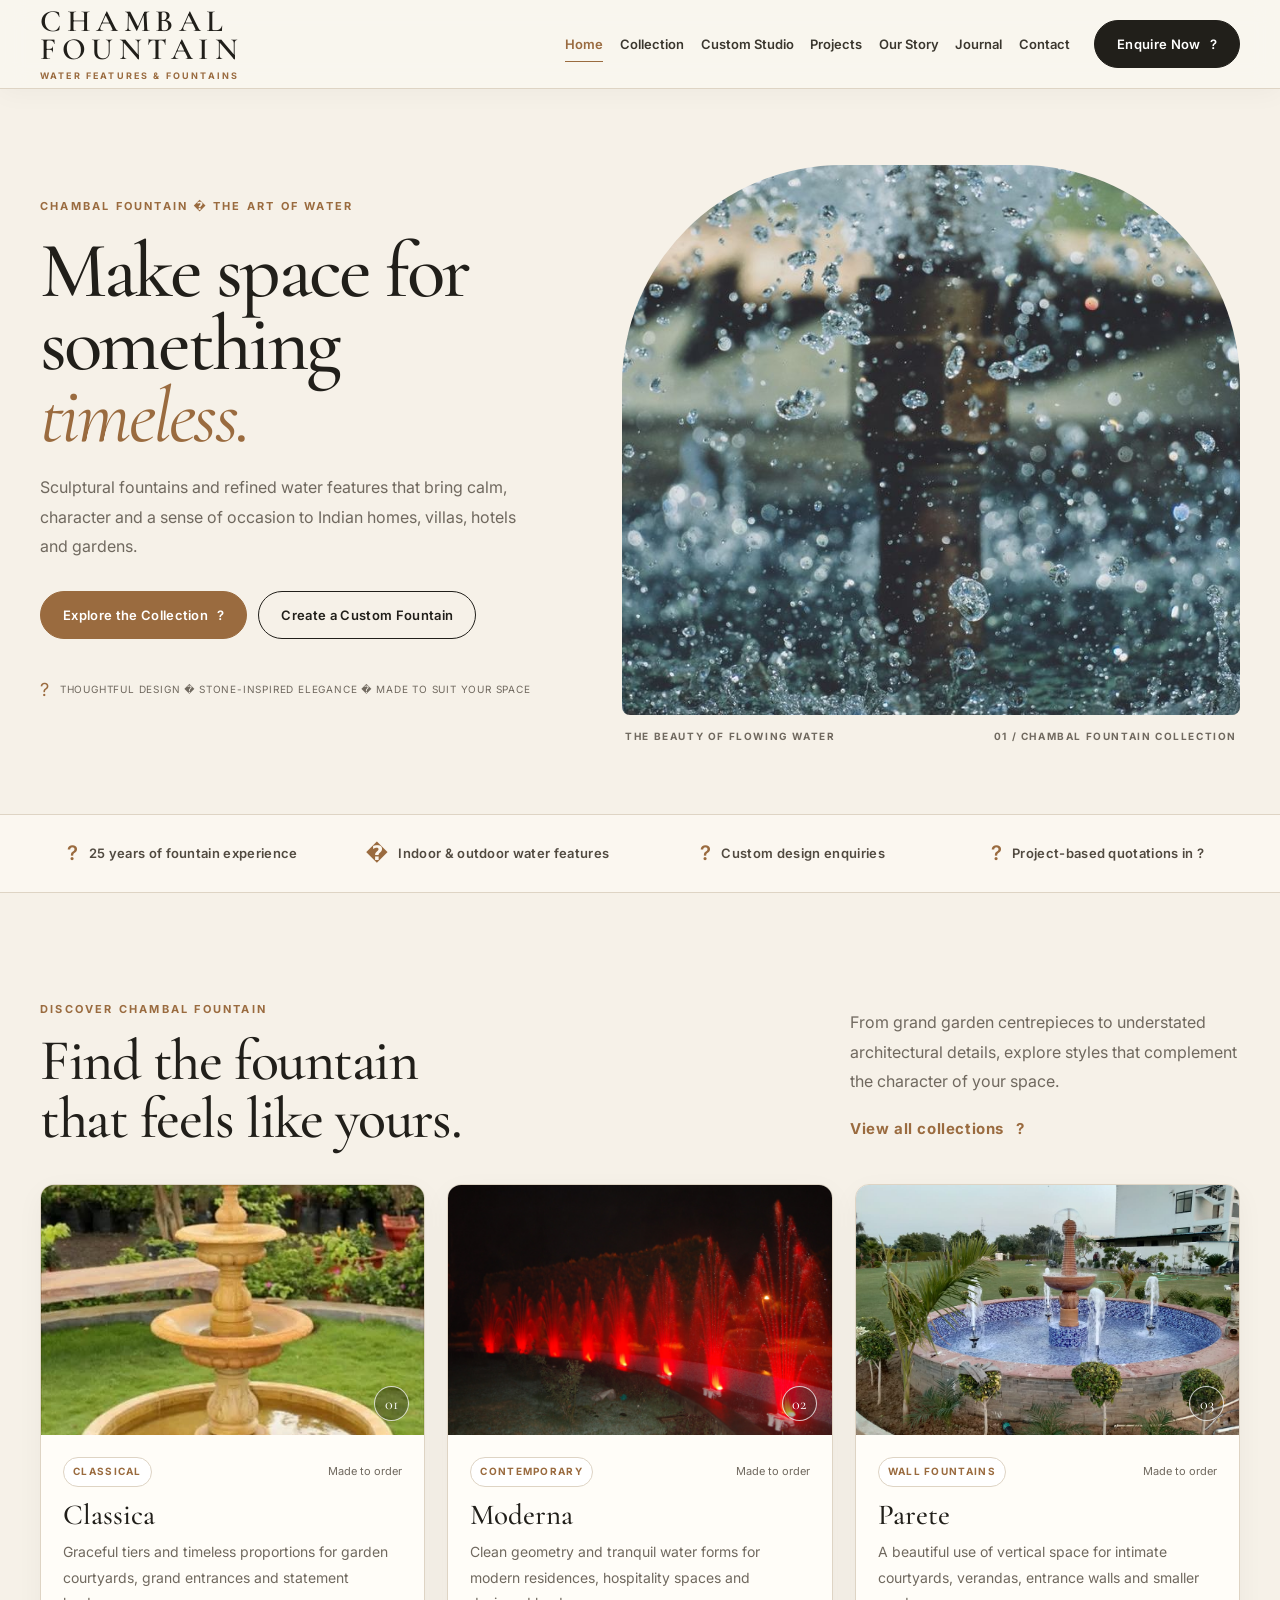
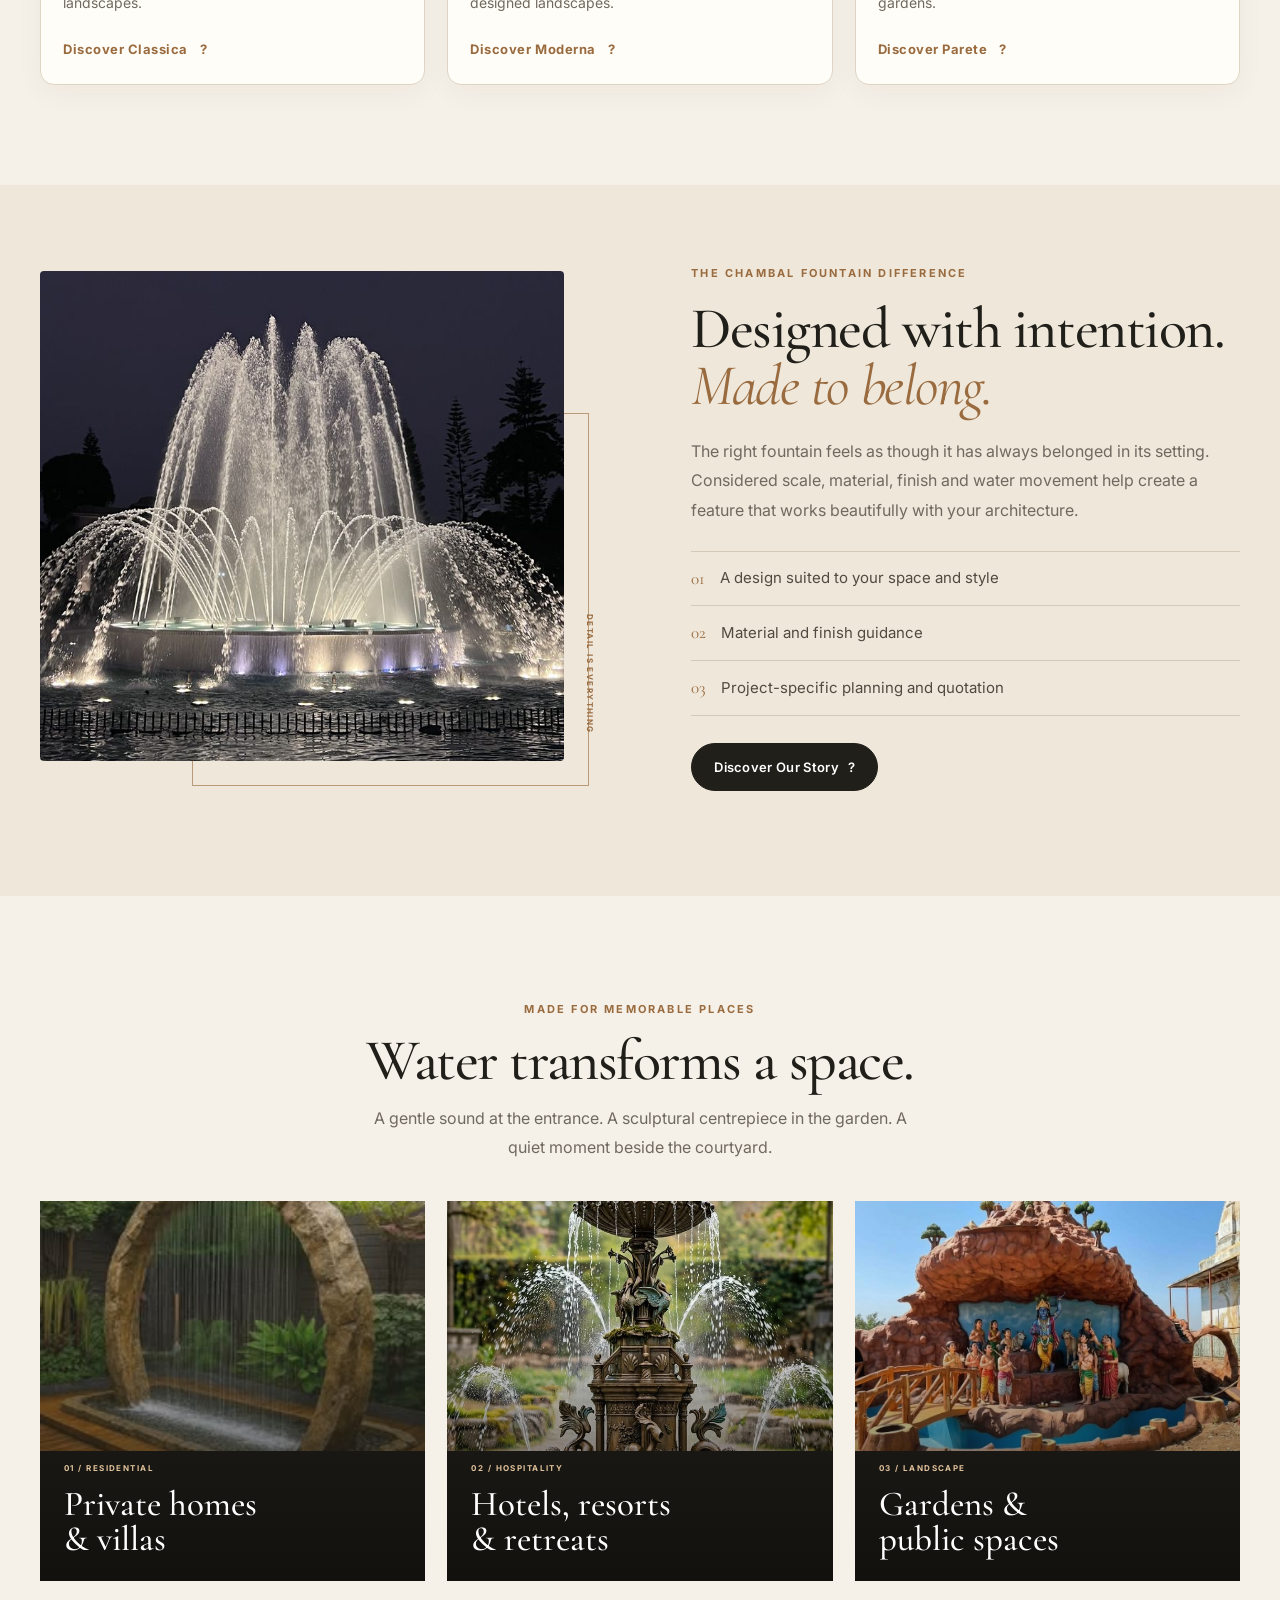
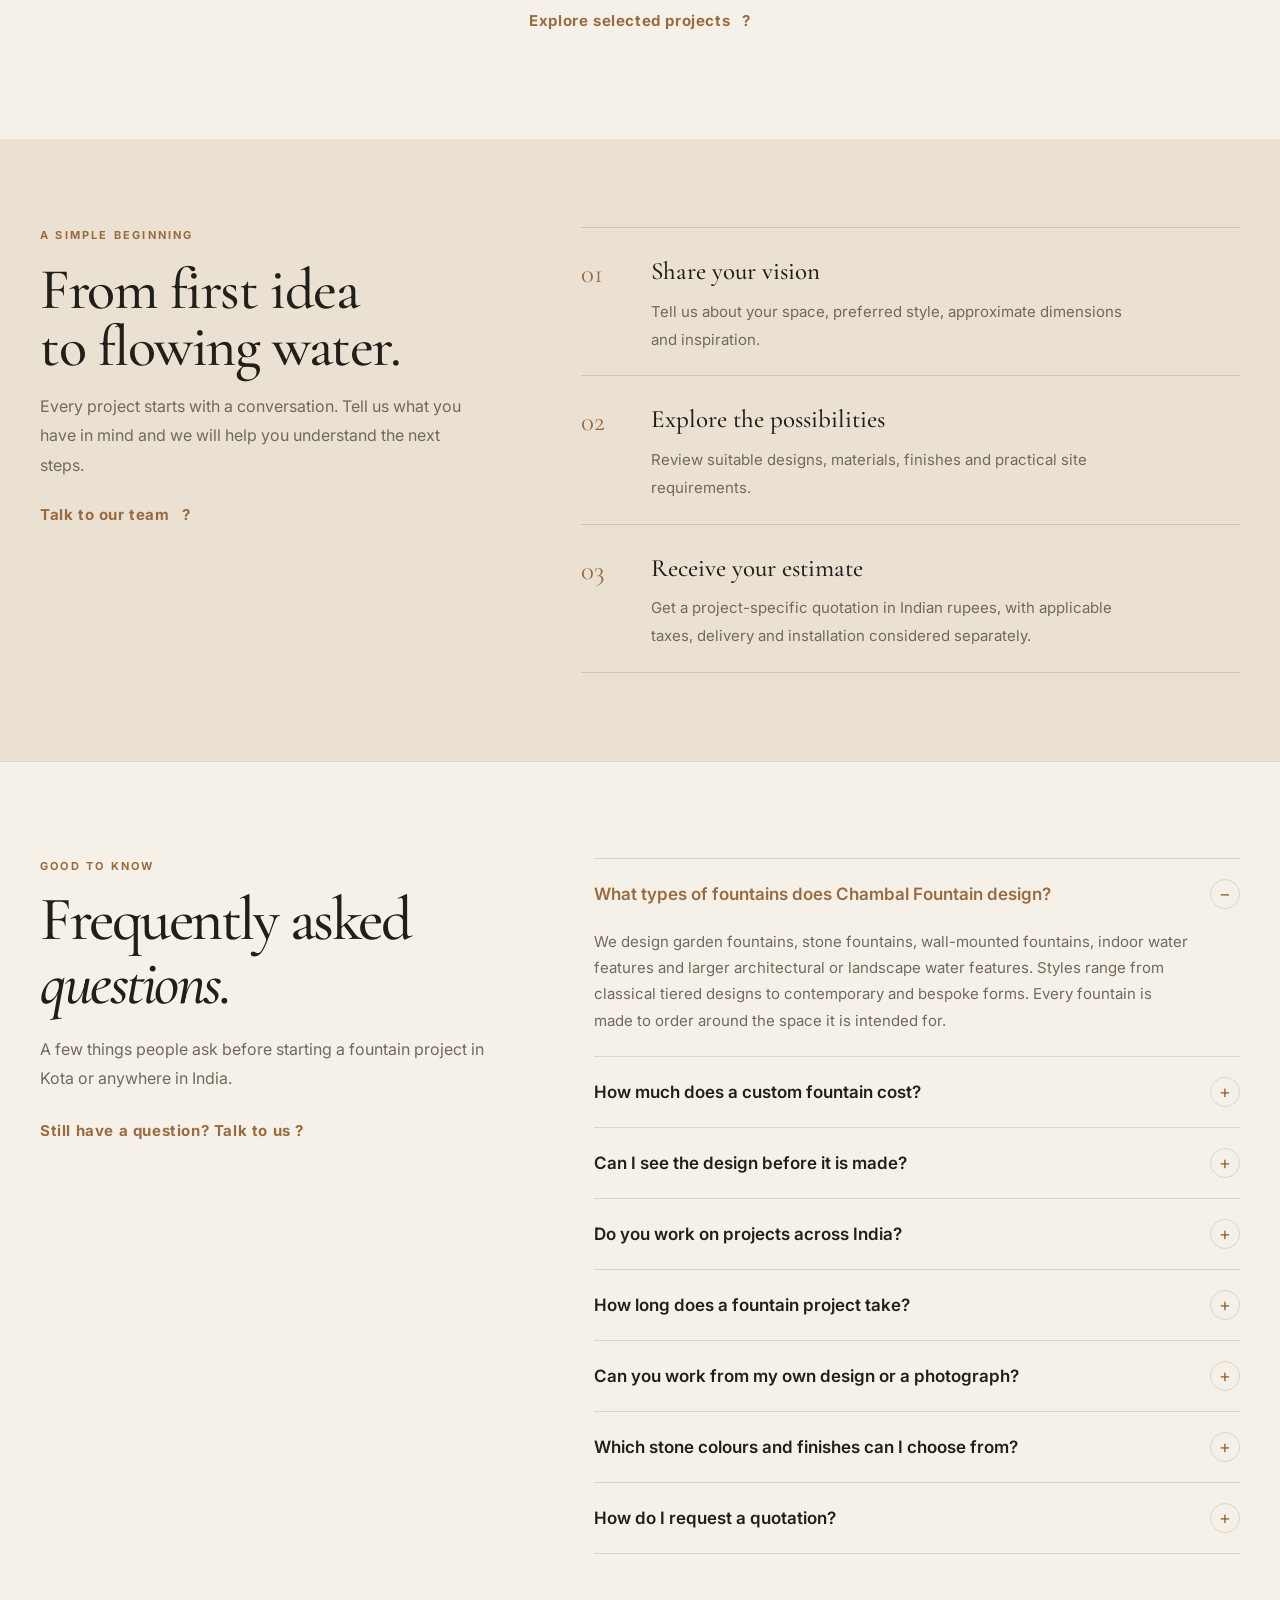
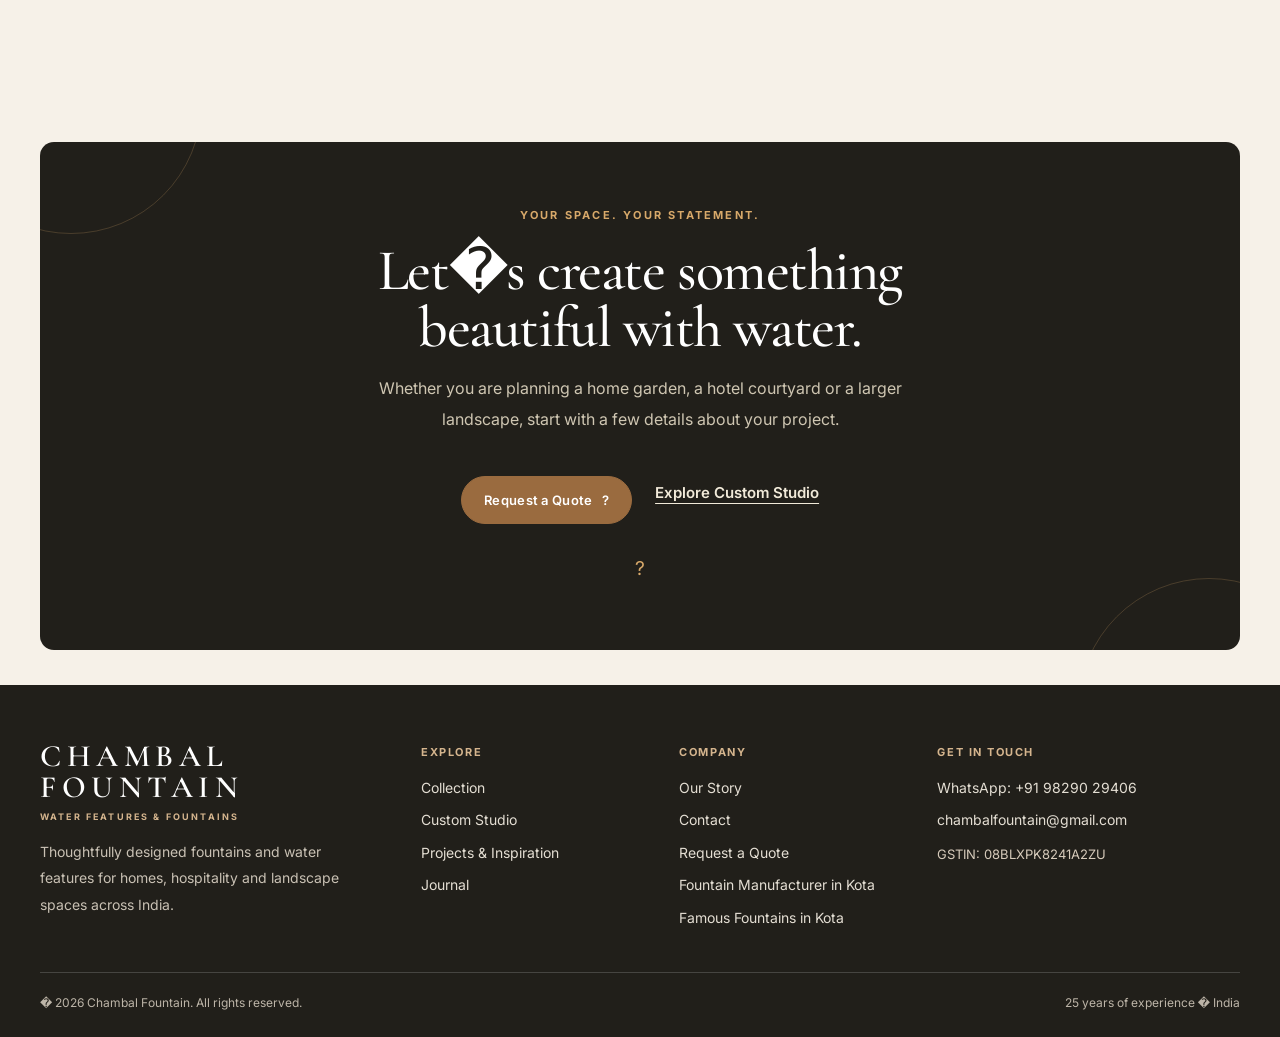
==== commit ea3bb5ad: "Add Kota landing page, famous fountains guide and long-tail SEO articles with requested search keywo" ====
--- a/index.html
+++ b/index.html
@@ -83,7 +83,7 @@
   <link rel="shortcut icon" href="favicon.ico?v=3">
   <!-- SEO / search metadata -->
   <meta name="description" content="Chambal Fountain designs and manufactures luxury garden, stone and custom water fountains in Kota and across India, for homes, villas, hotels and landscapes. Explore our collection.">
-  <meta name="keywords" content="fountain manufacturers in Kota, fountain manufacturers in India, fountain suppliers Kota, water fountain suppliers India, garden fountains Kota, stone fountain manufacturers, luxury water features, custom fountain design, outdoor fountains Rajasthan, Chambal Fountain">
+  <meta name="keywords" content="fountain manufacturers in Kota, fountain manufacturers in India, fountain suppliers Kota, water fountain suppliers India, garden fountains Kota, stone fountain manufacturers, luxury water features, custom fountain design, outdoor fountains Rajasthan, Chambal Fountain, fountain in kota, fountains in kota, kota fountain, fountain kota, fountain shop in kota, fountain near me, fountain manufacturer in Kota, fountain suppliers in Kota, Chambal Fountain Kota, fountain, fountains, fountain designs, water fountain">
   <meta name="author" content="Chambal Fountain">
   <meta name="theme-color" content="#F6F1E8">
   <meta name="geo.region" content="IN">
@@ -443,7 +443,7 @@
     </section>
   </main>
 
-  <footer><div class="wrap"><div class="footer-main"><div class="footer-brand"><a class="logo" href="index.html" aria-label="Chambal Fountain home">CHAMBAL FOUNTAIN<small>WATER FEATURES &amp; FOUNTAINS</small></a><p>Thoughtfully designed fountains and water features for homes, hospitality and landscape spaces across India.</p></div><div class="foot"><strong>Explore</strong><a href="collection.html">Collection</a><a href="studio.html">Custom Studio</a><a href="projects.html">Projects &amp; Inspiration</a><a href="journal.html">Journal</a></div><div class="foot"><strong>Company</strong><a href="story.html">Our Story</a><a href="contact.html">Contact</a><a href="contact.html">Request a Quote</a></div><div class="foot footer-contact"><strong>Get in touch</strong><a href="https://wa.me/919829029406" target="_blank" rel="noopener">WhatsApp: +91 98290 29406</a><a href="mailto:chambalfountain@gmail.com">chambalfountain@gmail.com</a><p>GSTIN: 08BLXPK8241A2ZU</p></div></div><div class="footer-bottom"><span>� <span class="year">2026</span> Chambal Fountain. All rights reserved.</span><span>25 years of experience � India</span></div></div></footer>
+  <footer><div class="wrap"><div class="footer-main"><div class="footer-brand"><a class="logo" href="index.html" aria-label="Chambal Fountain home">CHAMBAL FOUNTAIN<small>WATER FEATURES &amp; FOUNTAINS</small></a><p>Thoughtfully designed fountains and water features for homes, hospitality and landscape spaces across India.</p></div><div class="foot"><strong>Explore</strong><a href="collection.html">Collection</a><a href="studio.html">Custom Studio</a><a href="projects.html">Projects &amp; Inspiration</a><a href="journal.html">Journal</a></div><div class="foot"><strong>Company</strong><a href="story.html">Our Story</a><a href="contact.html">Contact</a><a href="contact.html">Request a Quote</a><a href="fountain-manufacturer-kota.html">Fountain Manufacturer in Kota</a><a href="famous-fountains-in-kota.html">Famous Fountains in Kota</a></div><div class="foot footer-contact"><strong>Get in touch</strong><a href="https://wa.me/919829029406" target="_blank" rel="noopener">WhatsApp: +91 98290 29406</a><a href="mailto:chambalfountain@gmail.com">chambalfountain@gmail.com</a><p>GSTIN: 08BLXPK8241A2ZU</p></div></div><div class="footer-bottom"><span>� <span class="year">2026</span> Chambal Fountain. All rights reserved.</span><span>25 years of experience � India</span></div></div></footer>
 
   
   <script src="assets/js/main.js"></script>
--- a/assets/css/style.css
+++ b/assets/css/style.css
@@ -1266,3 +1266,36 @@
 .faq-answer{padding:0 46px 22px 0;color:var(--muted);font-size:15px;line-height:1.75}
 .faq-answer p{margin:0}
 @media(max-width:800px){.faq-wrap{grid-template-columns:1fr}.faq-answer{padding-right:0}}
+
+/* ===== Editorial / location landing pages ===== */
+.page-hero .kicker{margin-bottom:6px}
+.article-layout{display:grid;grid-template-columns:minmax(0,1fr) 290px;gap:clamp(28px,5vw,64px);align-items:start;padding-top:18px;padding-bottom:40px}
+.article-main{min-width:0}
+.article-main h2{font-size:clamp(30px,3.6vw,42px);line-height:1.15;margin:42px 0 14px;letter-spacing:-.025em}
+.article-main h3{font-size:21px;margin:28px 0 8px;line-height:1.3}
+.article-main p{font-size:16px;line-height:1.95;color:#4e473e;margin:0 0 17px}
+.article-main ul,.article-main ol{margin:0 0 22px;padding-left:22px;font-size:15px;line-height:1.9;color:#4e473e}
+.article-main li{margin:0 0 9px}
+.article-main li::marker{color:var(--bronze)}
+.article-main strong{color:var(--ink)}
+.article-lead{font-size:19px!important;line-height:1.8!important;color:#3b352d!important;border-left:3px solid var(--bronze);padding-left:20px;margin:0 0 28px!important}
+.article-note{background:var(--soft);border:1px solid var(--line);border-radius:12px;padding:18px 20px;font-size:14px;line-height:1.8;color:#5c554b;margin:24px 0}
+.article-note strong{display:block;color:var(--ink);margin-bottom:4px;font-size:13px;letter-spacing:.04em;text-transform:uppercase}
+.article-aside{position:sticky;top:110px;display:grid;gap:18px}
+.aside-card{border:1px solid var(--line);border-radius:14px;background:var(--card);padding:24px;box-shadow:0 8px 28px rgba(42,34,24,.045)}
+.aside-card strong{display:block;font-size:11px;letter-spacing:.14em;text-transform:uppercase;color:var(--bronze);margin-bottom:12px}
+.aside-card p{font-size:14px;line-height:1.8;color:var(--muted);margin:0 0 14px}
+.aside-card ul{list-style:none;margin:0 0 16px;padding:0;font-size:14px;line-height:1.9}
+.aside-card ul li{border-bottom:1px solid var(--line);padding:8px 0}
+.aside-card ul li:last-child{border-bottom:0}
+.aside-card .btn{width:100%;font-size:12px;min-height:44px}
+.aside-card .small{font-size:12px;color:var(--muted);line-height:1.6;margin:12px 0 0}
+.article-meta{display:flex;flex-wrap:wrap;gap:12px;align-items:center;font-size:12px;color:var(--muted);margin:0 0 26px;padding-bottom:18px;border-bottom:1px solid var(--line)}
+.article-meta .pill{background:var(--soft);color:var(--bronze)}
+.related-section{padding:clamp(50px,7vw,80px) 0;border-top:1px solid var(--line)}
+.related-section h2{font-size:clamp(32px,4vw,46px);margin:8px 0 26px}
+.related-section .card .bd{min-height:186px;display:flex;flex-direction:column}
+.related-section .card h3{font-size:25px}
+.related-section .card .text-link{margin-top:auto}
+@media(max-width:900px){.article-layout{grid-template-columns:1fr}.article-aside{position:static;grid-template-columns:1fr 1fr}}
+@media(max-width:640px){.article-aside{grid-template-columns:1fr}}
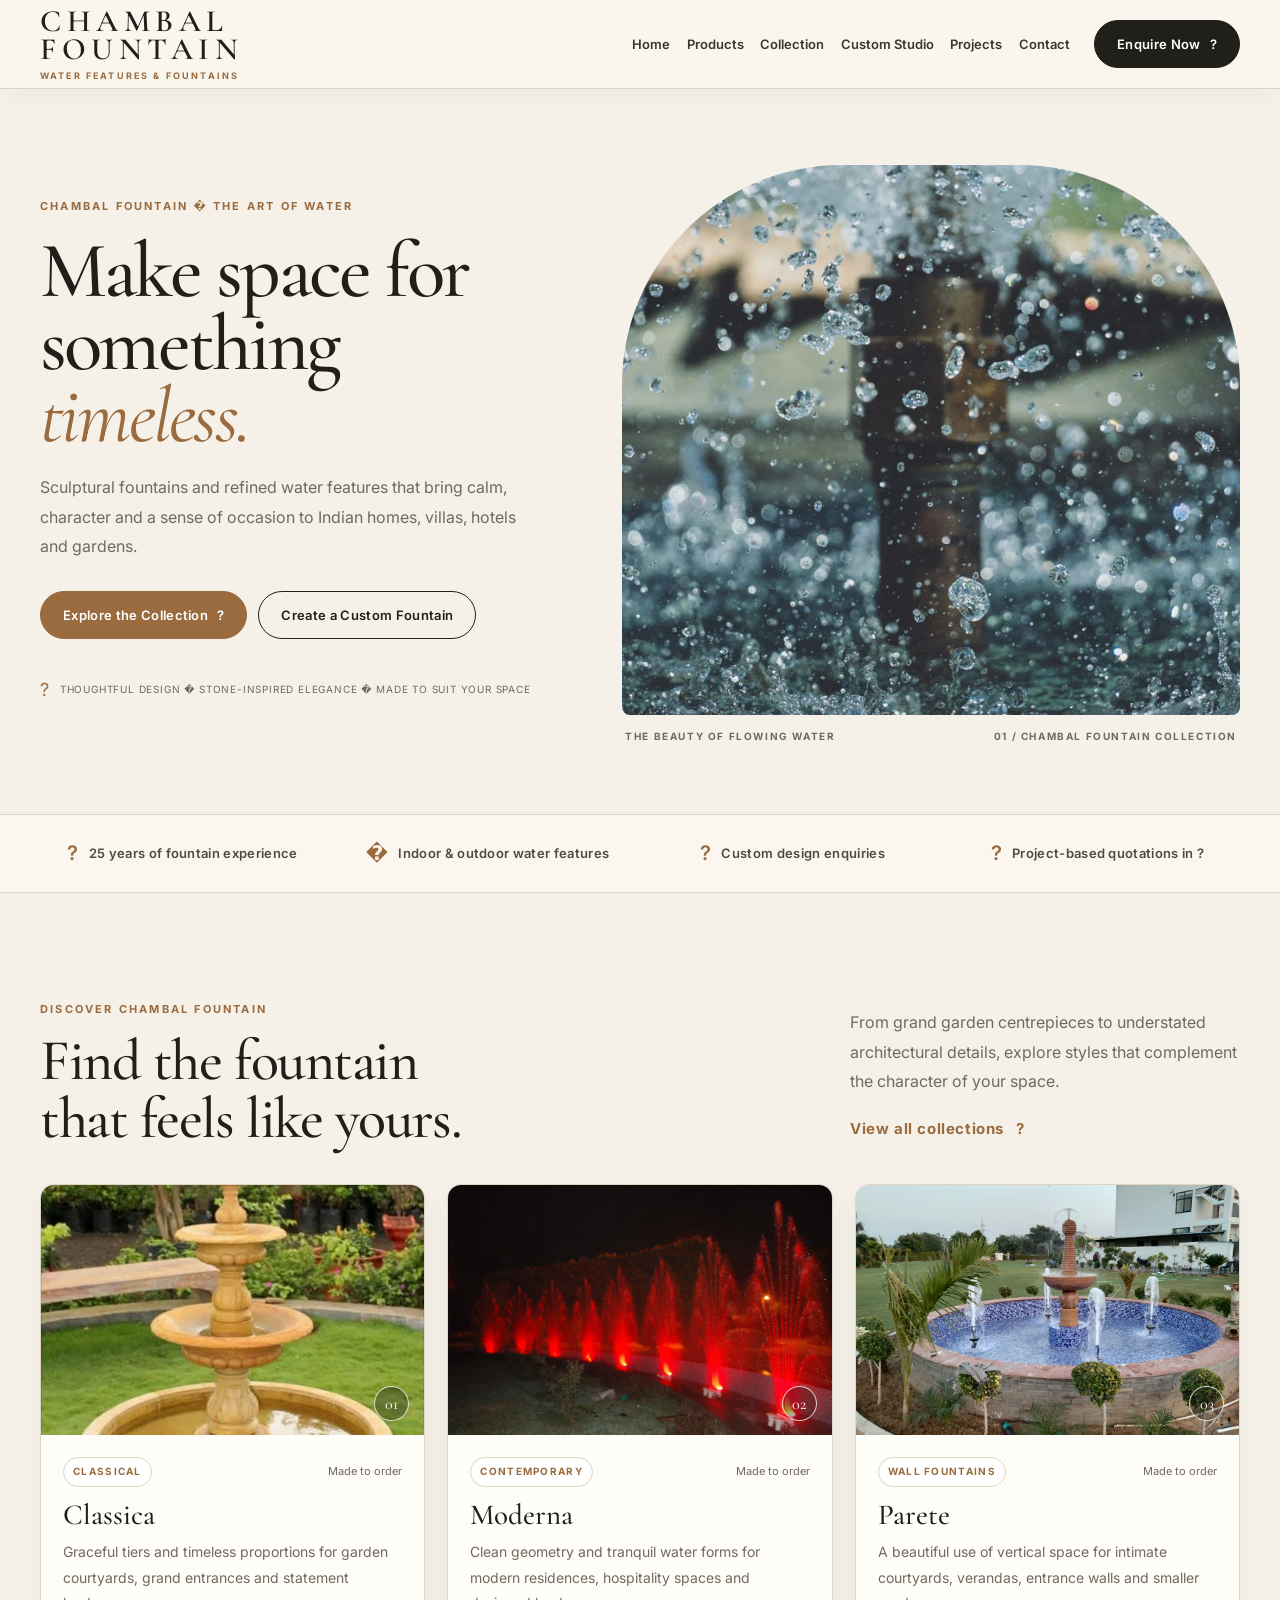
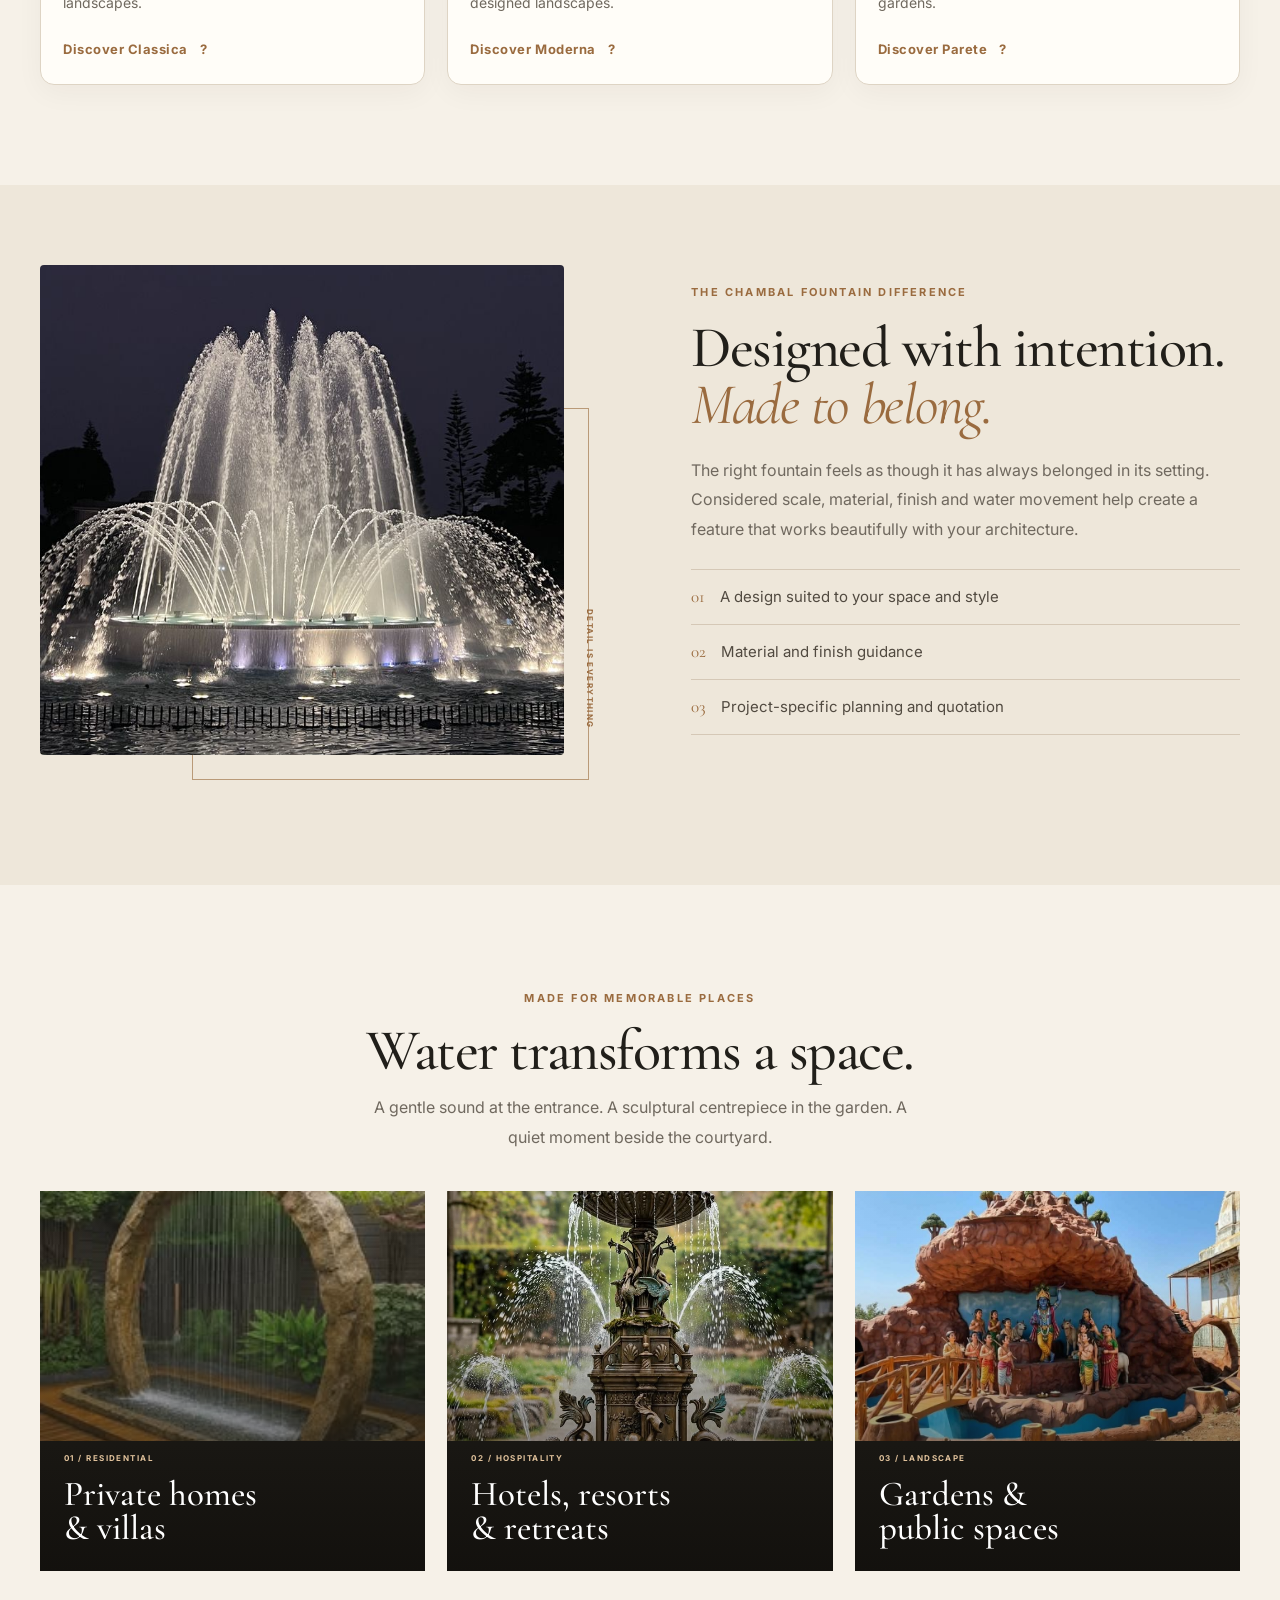
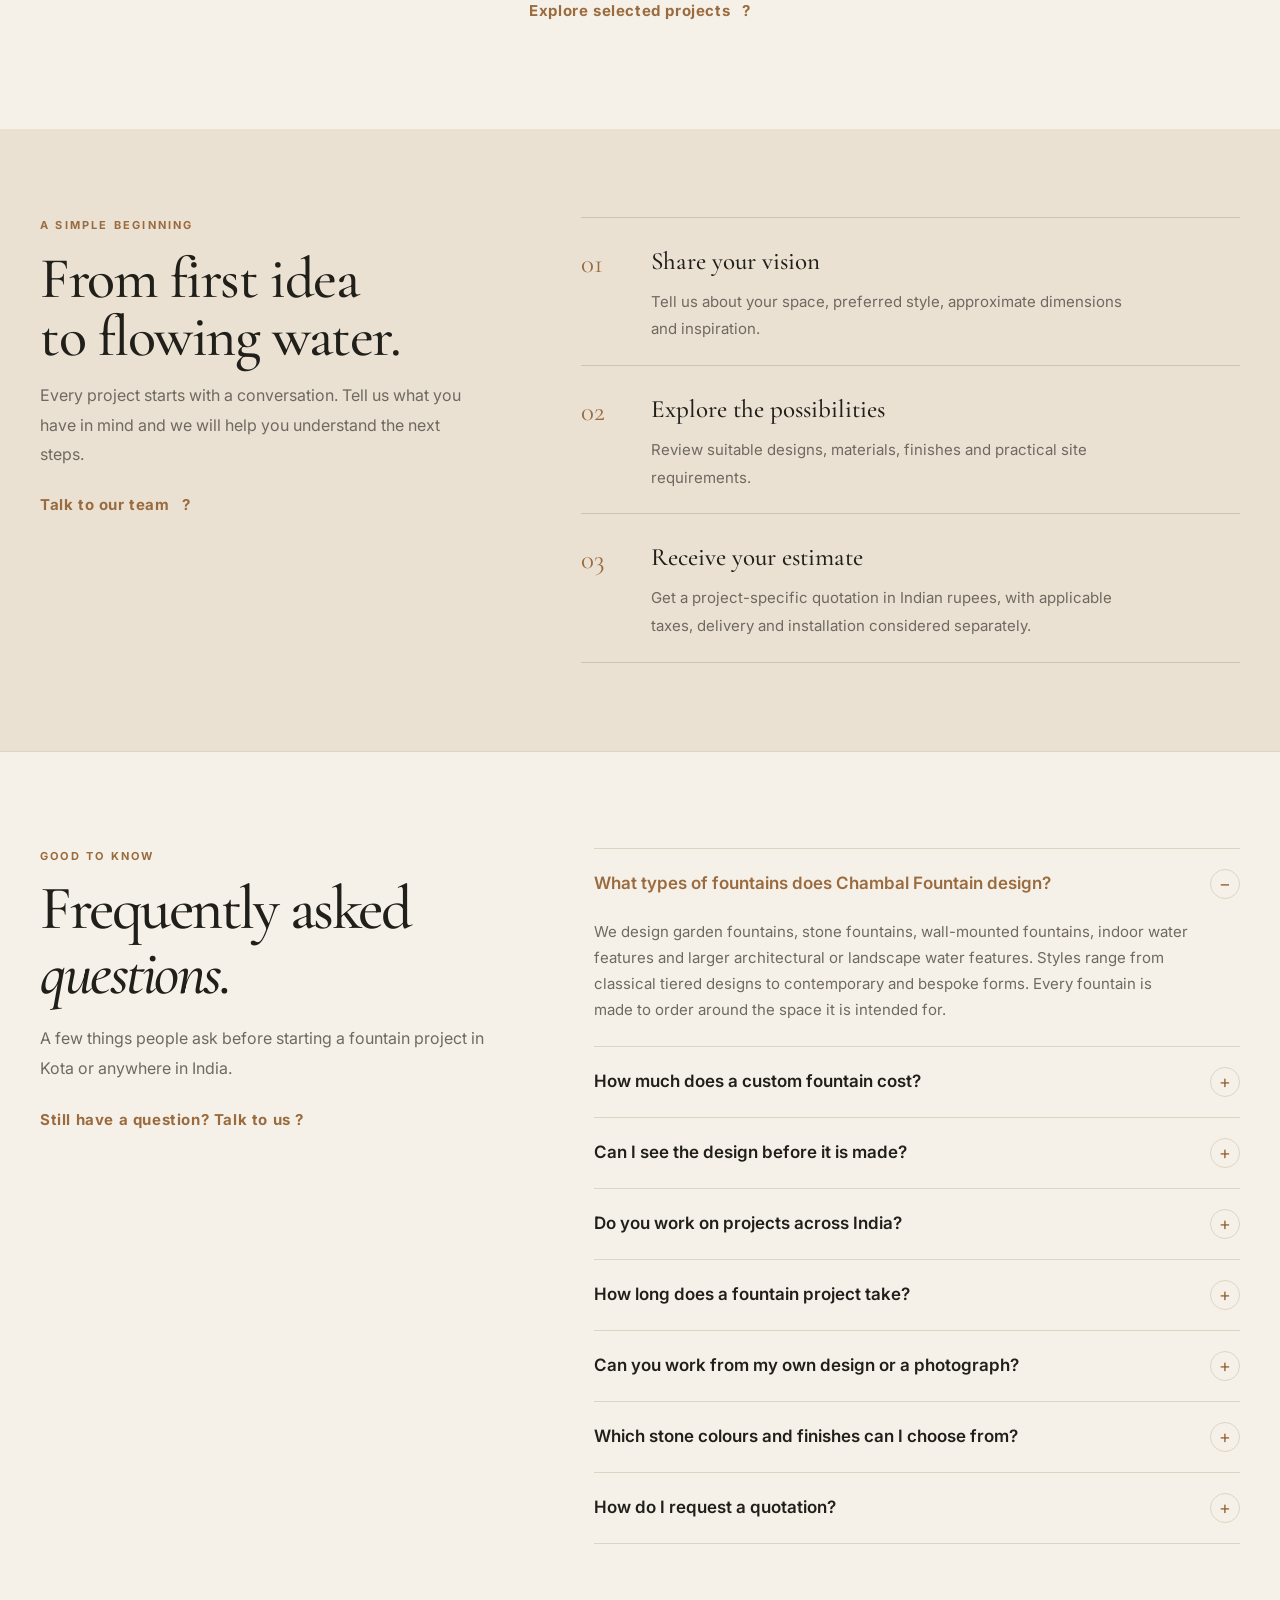
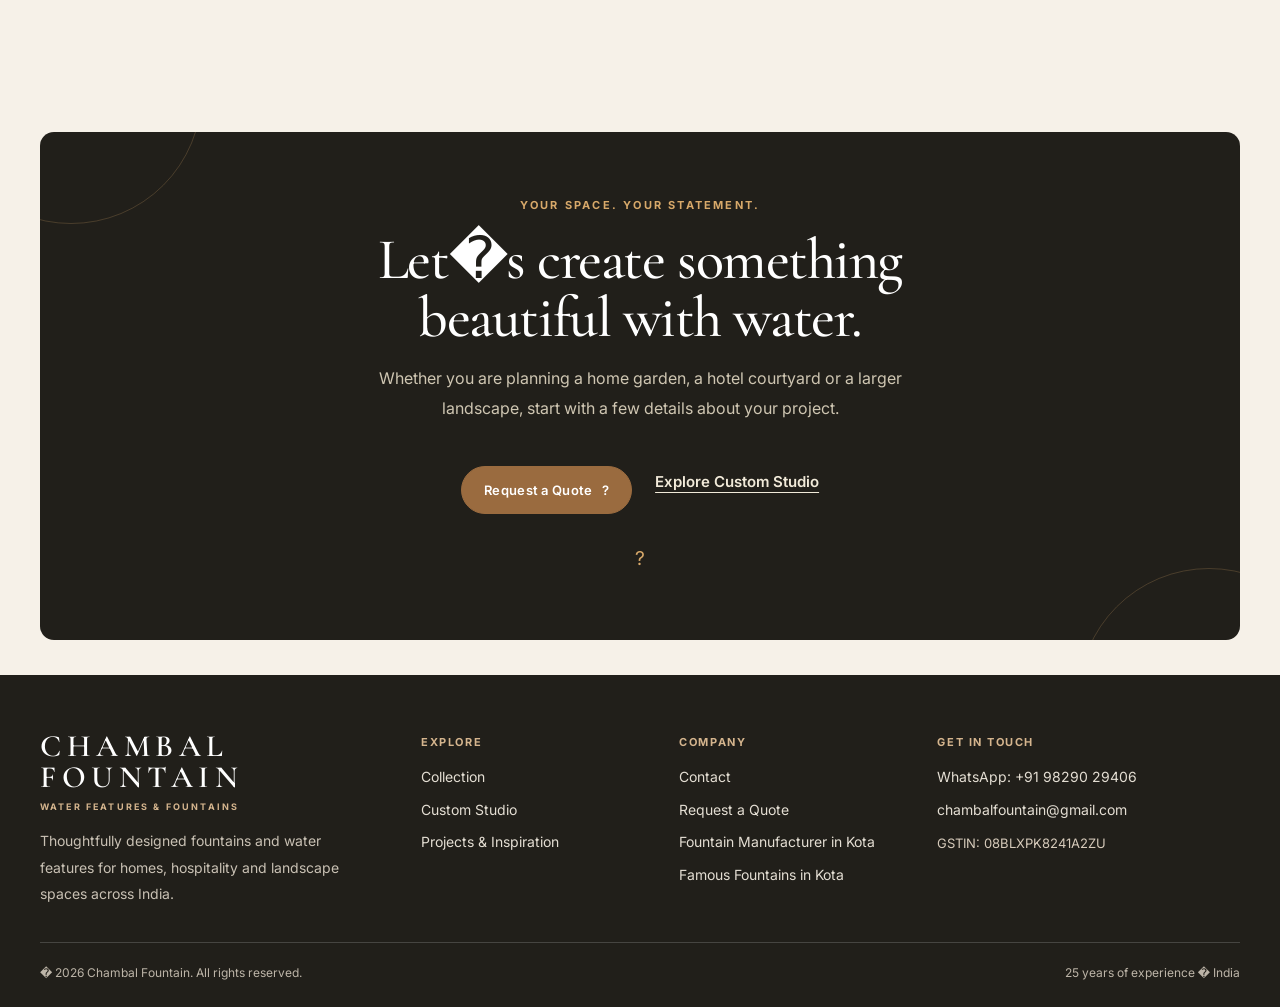
==== commit 6d188cee: "Replace story and journal pages with shop-style products page and WhatsApp brief cart" ====
--- a/index.html
+++ b/index.html
@@ -222,7 +222,7 @@
 </head>
 <body>
 
-<header><div class="wrap nav"><a class="logo" href="index.html" aria-label="Chambal Fountain home">CHAMBAL <br> FOUNTAIN<small>WATER FEATURES &amp; FOUNTAINS</small></a><button class="menu-toggle" type="button" aria-expanded="false" aria-label="Open navigation">?</button><nav aria-label="Main navigation"><a href="index.html" class="active" aria-current="page">Home</a><a href="collection.html">Collection</a><a href="studio.html">Custom Studio</a><a href="projects.html">Projects</a><a href="story.html">Our Story</a><a href="journal.html">Journal</a><a href="contact.html">Contact</a></nav><a class="btn nav-cta" href="contact.html">Enquire Now <span aria-hidden="true">?</span></a></div></header>
+<header><div class="wrap nav"><a class="logo" href="index.html" aria-label="Chambal Fountain home">CHAMBAL <br> FOUNTAIN<small>WATER FEATURES &amp; FOUNTAINS</small></a><button class="menu-toggle" type="button" aria-expanded="false" aria-label="Open navigation">?</button><nav aria-label="Main navigation"><a href="index.html">Home</a><a href="products.html">Products</a><a href="collection.html">Collection</a><a href="studio.html">Custom Studio</a><a href="projects.html">Projects</a><a href="contact.html">Contact</a></nav><a class="btn nav-cta" href="contact.html">Enquire Now <span aria-hidden="true">?</span></a></div></header>
 
   <main>
     <section class="wrap hero home-hero">
@@ -335,7 +335,7 @@
             <li><span>02</span> Material and finish guidance</li>
             <li><span>03</span> Project-specific planning and quotation</li>
           </ul>
-          <a class="btn" href="story.html">Discover Our Story <span aria-hidden="true">?</span></a>
+          
         </div>
       </div>
     </section>
@@ -443,7 +443,7 @@
     </section>
   </main>
 
-  <footer><div class="wrap"><div class="footer-main"><div class="footer-brand"><a class="logo" href="index.html" aria-label="Chambal Fountain home">CHAMBAL FOUNTAIN<small>WATER FEATURES &amp; FOUNTAINS</small></a><p>Thoughtfully designed fountains and water features for homes, hospitality and landscape spaces across India.</p></div><div class="foot"><strong>Explore</strong><a href="collection.html">Collection</a><a href="studio.html">Custom Studio</a><a href="projects.html">Projects &amp; Inspiration</a><a href="journal.html">Journal</a></div><div class="foot"><strong>Company</strong><a href="story.html">Our Story</a><a href="contact.html">Contact</a><a href="contact.html">Request a Quote</a><a href="fountain-manufacturer-kota.html">Fountain Manufacturer in Kota</a><a href="famous-fountains-in-kota.html">Famous Fountains in Kota</a></div><div class="foot footer-contact"><strong>Get in touch</strong><a href="https://wa.me/919829029406" target="_blank" rel="noopener">WhatsApp: +91 98290 29406</a><a href="mailto:chambalfountain@gmail.com">chambalfountain@gmail.com</a><p>GSTIN: 08BLXPK8241A2ZU</p></div></div><div class="footer-bottom"><span>� <span class="year">2026</span> Chambal Fountain. All rights reserved.</span><span>25 years of experience � India</span></div></div></footer>
+  <footer><div class="wrap"><div class="footer-main"><div class="footer-brand"><a class="logo" href="index.html" aria-label="Chambal Fountain home">CHAMBAL FOUNTAIN<small>WATER FEATURES &amp; FOUNTAINS</small></a><p>Thoughtfully designed fountains and water features for homes, hospitality and landscape spaces across India.</p></div><div class="foot"><strong>Explore</strong><a href="collection.html">Collection</a><a href="studio.html">Custom Studio</a><a href="projects.html">Projects &amp; Inspiration</a></div><div class="foot"><strong>Company</strong><a href="contact.html">Contact</a><a href="contact.html">Request a Quote</a><a href="fountain-manufacturer-kota.html">Fountain Manufacturer in Kota</a><a href="famous-fountains-in-kota.html">Famous Fountains in Kota</a></div><div class="foot footer-contact"><strong>Get in touch</strong><a href="https://wa.me/919829029406" target="_blank" rel="noopener">WhatsApp: +91 98290 29406</a><a href="mailto:chambalfountain@gmail.com">chambalfountain@gmail.com</a><p>GSTIN: 08BLXPK8241A2ZU</p></div></div><div class="footer-bottom"><span>� <span class="year">2026</span> Chambal Fountain. All rights reserved.</span><span>25 years of experience � India</span></div></div></footer>
 
   
   <script src="assets/js/main.js"></script>
--- a/assets/css/style.css
+++ b/assets/css/style.css
@@ -1299,3 +1299,68 @@
 .related-section .card .text-link{margin-top:auto}
 @media(max-width:900px){.article-layout{grid-template-columns:1fr}.article-aside{position:static;grid-template-columns:1fr 1fr}}
 @media(max-width:640px){.article-aside{grid-template-columns:1fr}}
+
+/* ===== Product shop / brief-cart ===== */
+.cart-toggle{position:relative;display:inline-flex;align-items:center;gap:8px;min-height:43px;padding:9px 15px;border:1px solid var(--line);border-radius:9px;background:var(--card);color:var(--ink);font:700 12px Inter,Arial,sans-serif;cursor:pointer;transition:border-color .2s,color .2s}
+.cart-toggle:hover{border-color:var(--bronze);color:var(--bronze)}
+.cart-count{display:grid;place-items:center;min-width:21px;height:21px;padding:0 5px;border-radius:999px;background:var(--bronze);color:#fff;font-size:11px;line-height:1}
+.cart-count.is-empty{background:#cfc6b6}
+.shop-hero{padding-top:72px;padding-bottom:34px}
+.shop-hero h1{font-family:'Cormorant Garamond',Georgia,serif;font-size:clamp(52px,7vw,84px);font-weight:500;line-height:1;letter-spacing:-.035em;margin:14px 0 16px}
+.shop-hero h1 em{color:var(--bronze);font-weight:400}
+.shop-hero .sub{max-width:720px;font-size:17px}
+.shop-note{display:flex;flex-wrap:wrap;gap:10px 22px;margin-top:22px;font-size:12px;font-weight:700;letter-spacing:.06em;color:var(--bronze)}
+.shop-toolbar{display:flex;align-items:center;justify-content:space-between;gap:16px;flex-wrap:wrap;padding:18px 0 26px;border-top:1px solid var(--line);border-bottom:1px solid var(--line);margin-bottom:26px}
+.filters{display:flex;flex-wrap:wrap;gap:9px}
+.filters button{border:1px solid var(--line);background:var(--card);color:#4b443b;border-radius:999px;padding:9px 17px;font:600 12px Inter,Arial,sans-serif;cursor:pointer;transition:background .2s,color .2s,border-color .2s}
+.filters button:hover,.filters button.on{background:var(--ink);border-color:var(--ink);color:#fff}
+.shop-count{font-size:12px;color:var(--muted);font-weight:600}
+.shop-grid{display:grid;grid-template-columns:repeat(3,minmax(0,1fr));gap:24px;padding-bottom:26px}
+.product-card{display:flex;flex-direction:column;border:1px solid var(--line);border-radius:16px;background:var(--card);overflow:hidden;box-shadow:0 8px 28px rgba(42,34,24,.045);transition:transform .25s,box-shadow .25s}
+.product-card:hover{transform:translateY(-4px);box-shadow:var(--shadow)}
+.product-card .product-image{aspect-ratio:4/3.4;overflow:hidden;background:var(--soft)}
+.product-card .product-image img{width:100%;height:100%;object-fit:cover;transition:transform .6s}
+.product-card:hover .product-image img{transform:scale(1.05)}
+.product-card .product-info{padding:22px;display:flex;flex-direction:column;flex:1}
+.product-topline{display:flex;align-items:center;justify-content:space-between;gap:10px;margin-bottom:10px}
+.product-family{font-size:10px;font-weight:700;letter-spacing:.15em;text-transform:uppercase;color:var(--bronze)}
+.product-number{font-size:10px;color:var(--muted);letter-spacing:.08em}
+.product-card h2{font-size:29px;margin:0 0 8px;line-height:1.1}
+.product-spec{font-size:13px;line-height:1.7;color:var(--muted);margin:0 0 16px;min-height:44px}
+.product-actions{margin-top:auto;display:flex;align-items:center;gap:10px;flex-wrap:wrap}
+.price-note{font-size:12px;font-weight:600;color:#4b443b}
+.add-btn{display:inline-flex;align-items:center;justify-content:center;gap:7px;min-height:42px;padding:10px 16px;border:1px solid var(--bronze);border-radius:9px;background:var(--bronze);color:#fff;font:700 12px Inter,Arial,sans-serif;cursor:pointer;transition:background .2s,color .2s}
+.add-btn:hover{background:var(--ink);border-color:var(--ink)}
+.add-btn.is-added{background:transparent;color:var(--bronze)}
+.customise-link{font-size:12px;font-weight:700;color:var(--bronze);text-decoration:none;margin-left:auto}
+.customise-link:hover{text-decoration:underline}
+.bespoke-band{margin:34px 0 20px;padding:44px 34px;border-radius:16px;background:var(--ink);color:#f6f1e8;text-align:center}
+.bespoke-band h2{color:#fff;font-size:clamp(32px,4vw,48px);margin:8px 0 12px}
+.bespoke-band p{color:#d2c8b9;max-width:620px;margin:0 auto 18px;line-height:1.8}
+.cart-overlay{position:fixed;inset:0;z-index:90;background:rgba(26,23,19,.55);opacity:0;pointer-events:none;transition:opacity .25s}
+.cart-overlay.is-open{opacity:1;pointer-events:auto}
+.cart-drawer{position:fixed;top:0;right:0;bottom:0;z-index:100;width:min(430px,100%);background:var(--card);box-shadow:-16px 0 50px rgba(0,0,0,.22);display:flex;flex-direction:column;transform:translateX(105%);transition:transform .3s ease}
+.cart-drawer.is-open{transform:none}
+.cart-head{display:flex;align-items:center;justify-content:space-between;gap:14px;padding:24px;border-bottom:1px solid var(--line)}
+.cart-head h2{font-size:29px;margin:0}
+.cart-close{border:1px solid var(--line);background:#fffefa;border-radius:8px;width:38px;height:38px;font-size:20px;line-height:1;color:var(--ink);cursor:pointer}
+.cart-body{flex:1;overflow-y:auto;padding:14px 24px}
+.cart-empty{text-align:center;padding:60px 10px;color:var(--muted)}
+.cart-empty span{display:block;font-size:42px;margin-bottom:12px}
+.cart-empty p{font-size:14px;line-height:1.7}
+.cart-item{display:grid;grid-template-columns:64px 1fr auto;gap:13px;align-items:start;padding:16px 0;border-bottom:1px solid var(--line)}
+.cart-item img{width:64px;height:64px;object-fit:cover;border-radius:9px;background:var(--soft)}
+.cart-item h3{font-size:16px;margin:0 0 4px;line-height:1.3}
+.cart-item small{display:block;font-size:11px;color:var(--muted);line-height:1.5}
+.cart-item .qty{display:inline-flex;align-items:center;gap:8px;margin-top:8px}
+.cart-item .qty button{width:26px;height:26px;border:1px solid var(--line);border-radius:6px;background:#fffefa;cursor:pointer;font-size:14px;line-height:1;color:var(--ink)}
+.cart-item .qty span{font-size:13px;font-weight:700;min-width:16px;text-align:center}
+.cart-remove{border:0;background:none;color:var(--muted);font-size:11px;text-decoration:underline;cursor:pointer;padding:2px 0}
+.cart-remove:hover{color:#a33}
+.cart-foot{padding:20px 24px 24px;border-top:1px solid var(--line);background:var(--card)}
+.cart-total{display:flex;justify-content:space-between;font-size:14px;font-weight:700;margin-bottom:6px}
+.cart-hint{font-size:11px;line-height:1.6;color:var(--muted);margin:0 0 14px}
+.cart-send{width:100%;min-height:50px}
+.cart-secondary{width:100%;min-height:44px;margin-top:9px;font-size:12px}
+@media(max-width:1000px){.shop-grid{grid-template-columns:repeat(2,minmax(0,1fr))}}
+@media(max-width:680px){.shop-grid{grid-template-columns:1fr}.nav-cta{display:none}.cart-toggle{margin-left:auto}.shop-toolbar{align-items:flex-start}}
